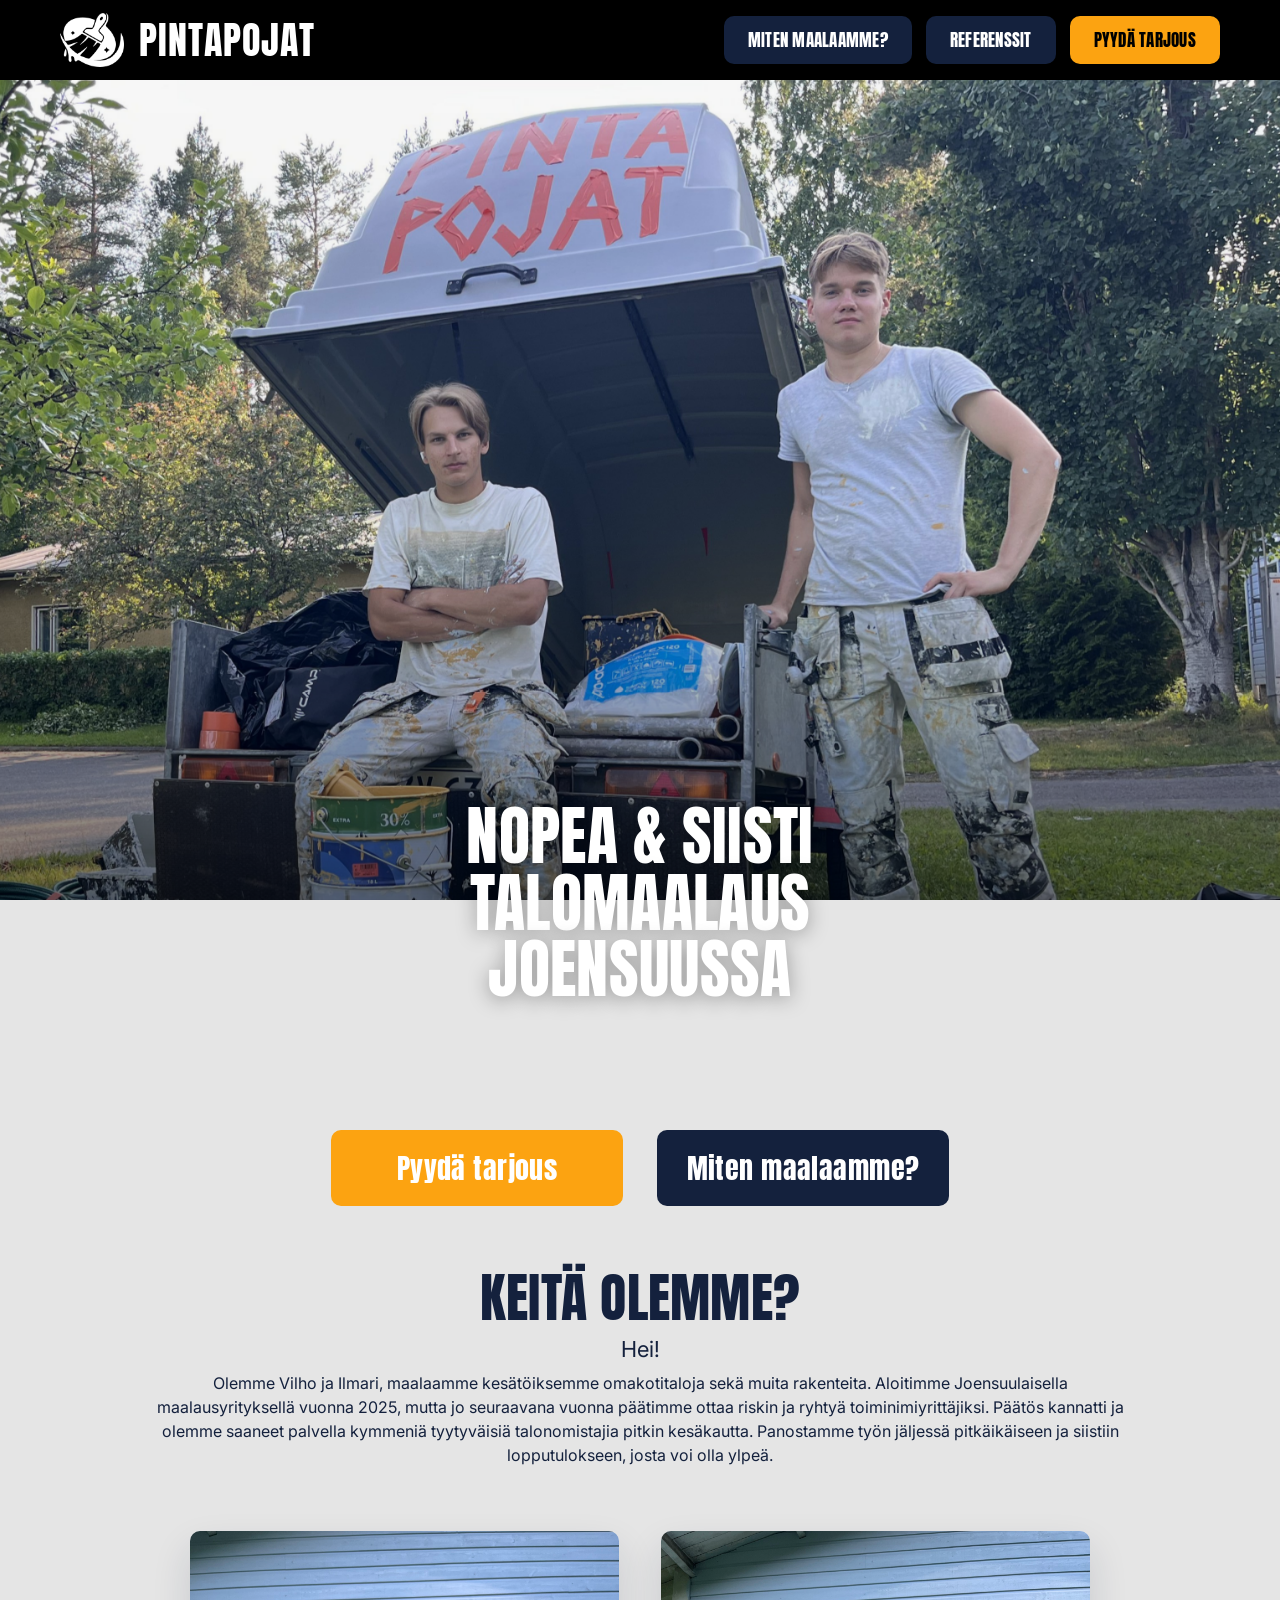
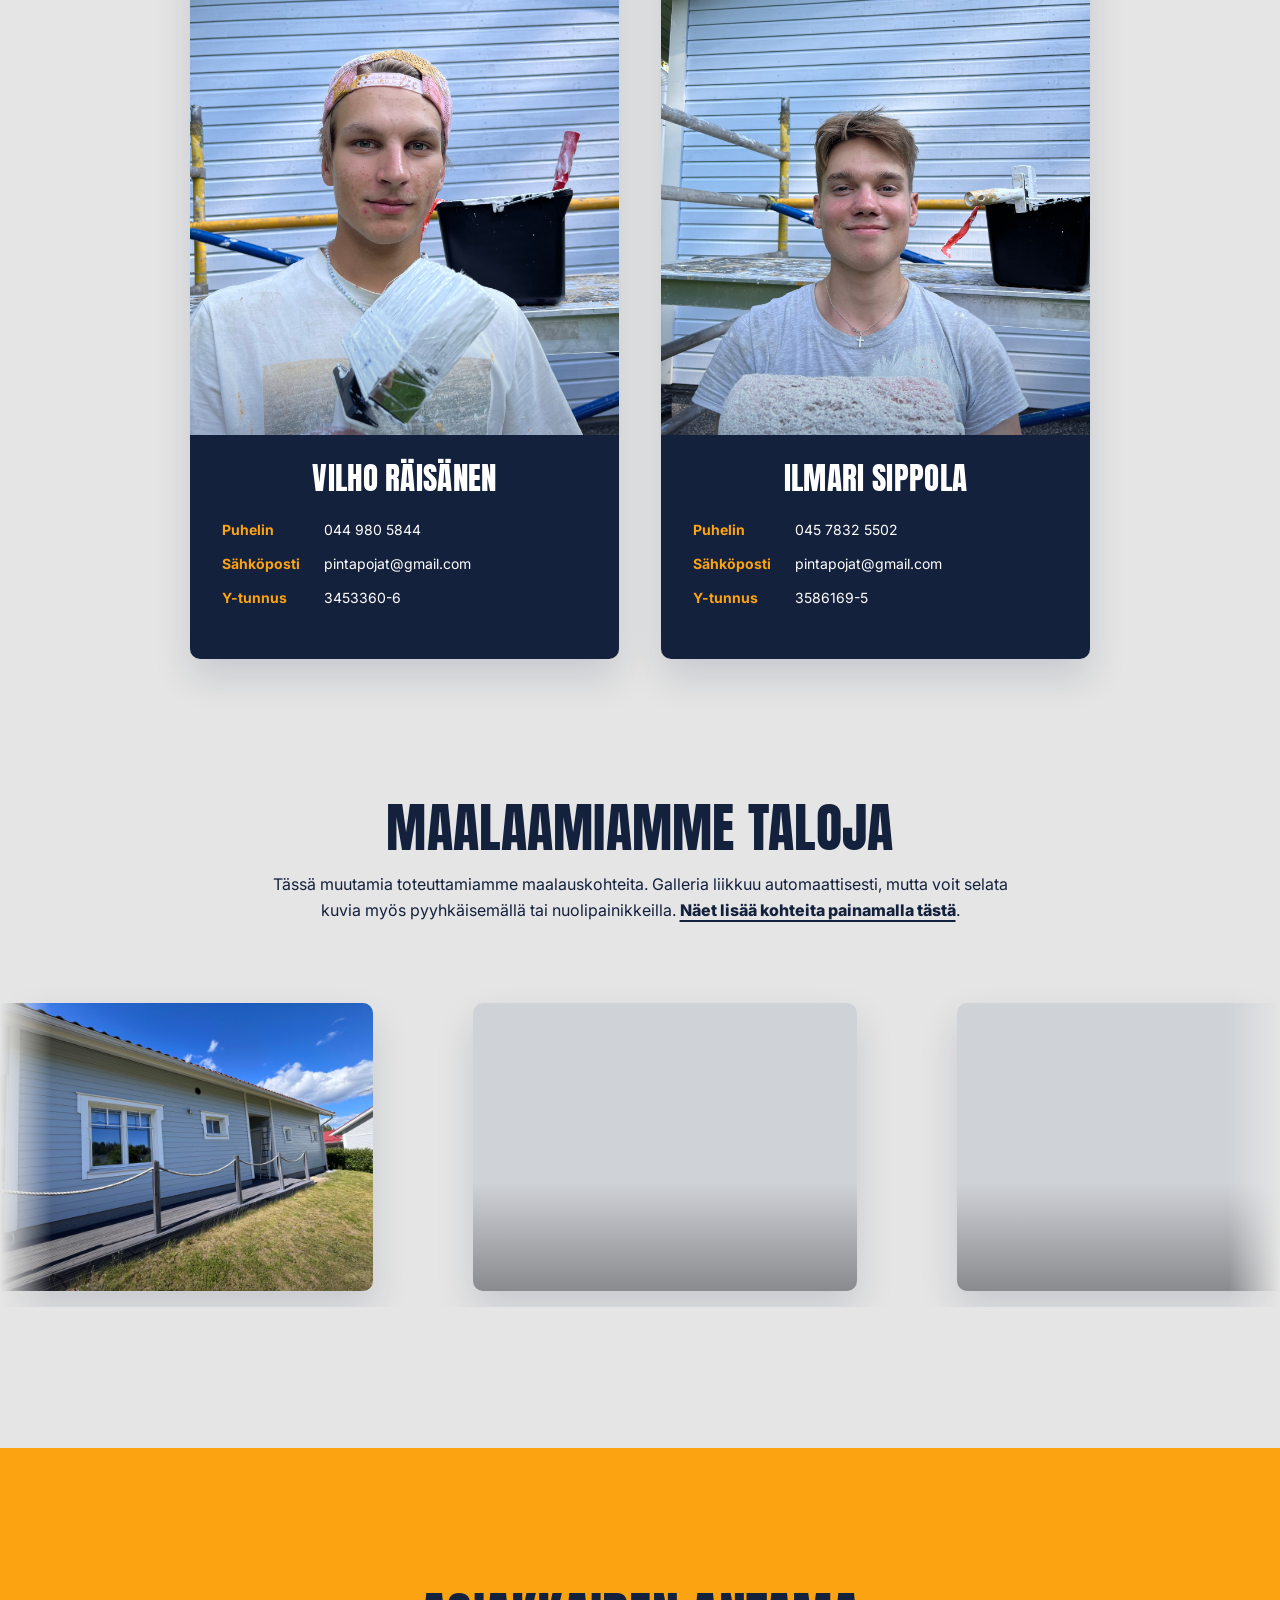
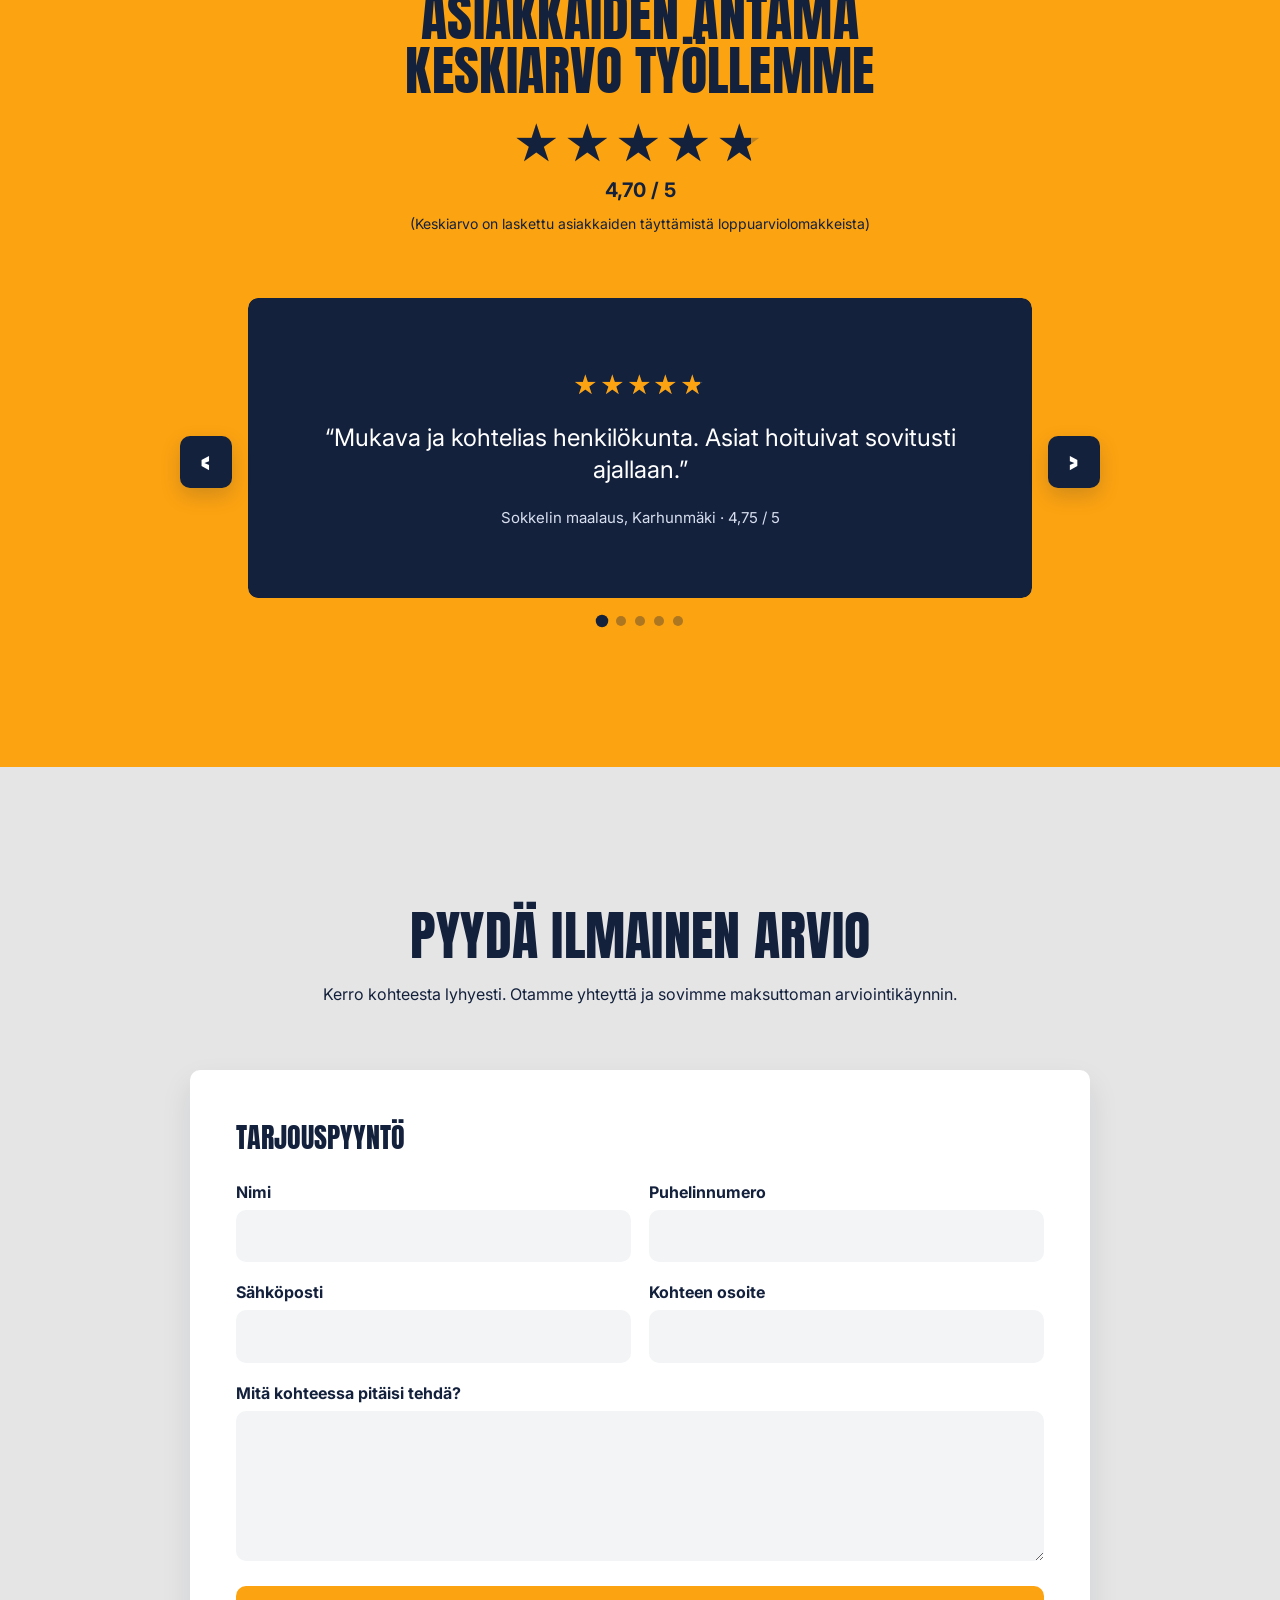
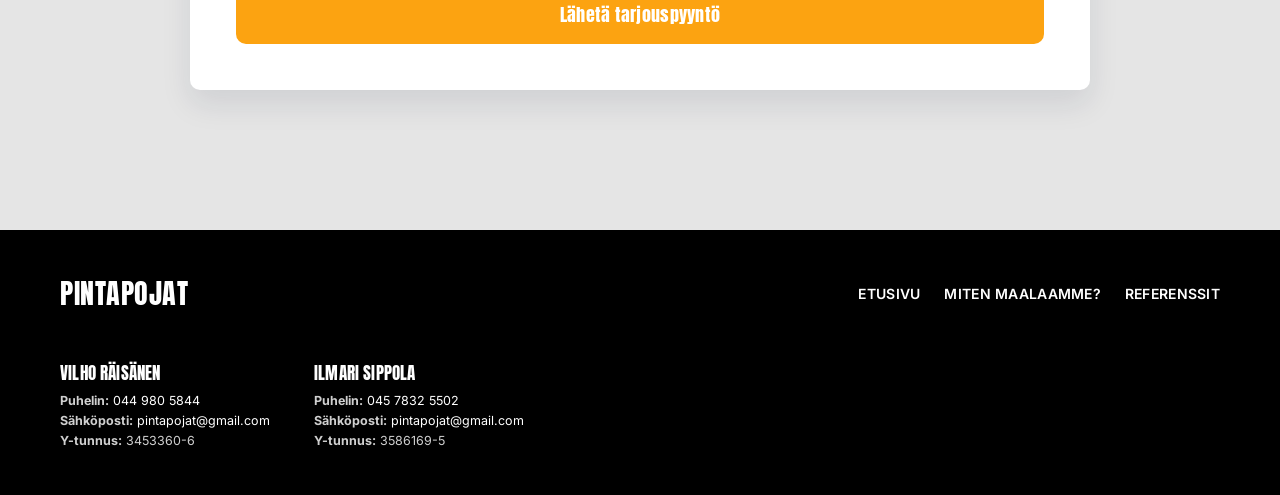
==== index.html @ 686ca5c6 "Update index.html" ====
<!doctype html>
<html lang="fi">
<head>
  <meta charset="utf-8">
  <meta name="viewport" content="width=device-width, initial-scale=1">
  <meta name="theme-color" content="#000000">
  <title>PintaPojat | Talomaalaus Joensuussa</title>
  <meta name="description" content="PintaPojat tekee nopeita, siistejä ja kestäviä talomaalauksia Joensuussa ja lähialueilla. Pyydä ilmainen arviointikäynti.">
  <link rel="preconnect" href="https://fonts.googleapis.com">
  <link rel="preconnect" href="https://fonts.gstatic.com" crossorigin>
  <link href="https://fonts.googleapis.com/css2?family=Anton&family=Inter:wght@400;500;600;700;800&display=swap" rel="stylesheet">

  <style>
    :root{
      --navy:#14213d;
      --navy-hover:#1d2e52;
      --orange:#fca311;
      --paper:#e5e5e5;
      --black:#000;
      --white:#fff;
      --max:1160px;
      --section-space:clamp(92px,11vw,144px);
      --content-gap:clamp(38px,5vw,64px);
      --radius-ui:10px;
      --image-y:0px;
      --title-y:0px;
      --hero-cover:0%;
      --header-height:80px;
    }

    *{box-sizing:border-box}
    html{scroll-behavior:smooth;overflow-x:hidden}
    body{
      margin:0;
      padding-top:var(--header-height);
      overflow-x:hidden;
      background:var(--paper);
      color:var(--navy);
      font-family:Inter,"Segoe UI",Arial,sans-serif;
      font-size:16px;
      line-height:1.55;
      text-rendering:optimizeLegibility;
      -webkit-font-smoothing:antialiased;
    }
    a{color:inherit;text-decoration:none}
    img{display:block;width:100%;height:auto}
    button,input,textarea{font:inherit}
    button{color:inherit}
    button,.nav-pill,.hero-action,.submit-button{
      font-family:Impact,Anton,Haettenschweiler,"Arial Narrow Bold",sans-serif;
      font-weight:400;
      letter-spacing:.015em;
    }
    .wrap{width:min(var(--max),calc(100% - 40px));margin-inline:auto}
    .impact{font-family:Impact,Anton,Haettenschweiler,"Arial Narrow Bold",sans-serif;font-weight:400}

    .skip-link{
      position:absolute;left:-9999px;top:12px;z-index:1000;
      padding:12px 16px;background:#fff;color:#000;border-radius:var(--radius-ui);
    }
    .skip-link:focus{left:12px}

    /* Musta yläpalkki kutenmallikuvassa */
    .site-header{
      position:fixed;
      inset:0 0 auto 0;
      z-index:10000;
      width:100%;
      background:var(--black);
      color:#fff;
    }
    .header-inner{
      min-height:80px;
      display:flex;
      align-items:center;
      justify-content:space-between;
      gap:28px;
      padding:10px 0;
    }
    .brand{
      display:flex;
      align-items:center;
      gap:15px;
      min-width:max-content;
    }
    .brand-logo{display:block;width:64px;height:54px;flex:none;border:0;overflow:hidden;background:transparent;pointer-events:none}
    .brand-name{
      font-family:Impact,Anton,Haettenschweiler,"Arial Narrow Bold",sans-serif;
      font-size:clamp(27px,3vw,38px);
      line-height:1;
      letter-spacing:.025em;
      white-space:nowrap;
    }
    .main-nav{display:flex;align-items:center;gap:14px}
    .nav-pill{
      display:inline-flex;
      align-items:center;
      justify-content:center;
      min-height:48px;
      padding:9px 24px;
      border-radius:var(--radius-ui);
      background:var(--navy);
      color:#fff;
      font-size:clamp(13px,1.35vw,17px);
      font-weight:400;
      line-height:1;
      white-space:nowrap;
      transition:transform .18s ease,background .18s ease;
    }
    .nav-pill:hover,.nav-pill:focus-visible{background:var(--navy-hover);transform:translateY(-2px);outline:none}
    .nav-pill.offer{background:var(--orange);color:#000}
    .nav-pill.offer:hover,.nav-pill.offer:focus-visible{background:#ffb532}
    .menu-toggle{
      display:none;
      border:0;
      border-radius:var(--radius-ui);
      background:var(--orange);
      color:#000;
      padding:11px 14px;
      font-weight:400;
      cursor:pointer;
    }

    /* Hero: kuva liikkuu hitaammin ja otsikko nopeammin */
    .hero{
      position:relative;
      z-index:10;
      height:clamp(560px,calc(100svh - 80px),840px);
      overflow:visible;
      background:#1c1c1c;
    }
    .hero-clip{position:absolute;inset:0;overflow:hidden}
    .hero-image{
      position:absolute;
      left:0;
      top:-2%;
      width:100%;
      height:110%;
      object-fit:cover;
      object-position:center 22%;
      transform:translate3d(0,var(--image-y),0) scale(1.025);
      will-change:transform;
    }
    .hero-shade{
      position:absolute;
      inset:0;
      background:linear-gradient(to bottom,rgba(0,0,0,.03),rgba(0,0,0,.06) 56%,rgba(0,0,0,.55));
    }
    .hero-grey-cover{
      position:absolute;
      left:0;
      right:0;
      bottom:0;
      z-index:2;
      height:var(--hero-cover);
      background:var(--paper);
      will-change:height;
      pointer-events:none;
    }
    .hero-title{
      position:absolute;
      z-index:5;
      left:50%;
      bottom:clamp(-118px,-8vw,-82px);
      width:min(920px,94vw);
      margin:0;
      color:#fff;
      text-align:center;
      text-transform:uppercase;
      font-family:Impact,Anton,Haettenschweiler,"Arial Narrow Bold",sans-serif;
      font-size:clamp(42px,5.4vw,64px);
      font-weight:400;
      letter-spacing:.005em;
      line-height:1.04;
      text-shadow:0 3px 20px rgba(0,0,0,.34);
      transform:translate3d(-50%,var(--title-y),0);
      will-change:transform;
    }

    .intro{
      position:relative;
      z-index:2;
      padding:clamp(170px,18vw,230px) 0 var(--section-space);
      background:var(--paper);
      text-align:center;
    }
    .hero-actions{
      display:flex;
      align-items:stretch;
      justify-content:center;
      flex-wrap:wrap;
      gap:clamp(18px,3vw,34px);
      margin:0 auto var(--content-gap);
    }
    .hero-action{
      display:inline-flex;
      align-items:center;
      justify-content:center;
      width:min(292px,100%);
      min-height:76px;
      padding:15px 26px;
      border-radius:var(--radius-ui);
      color:#fff;
      font-size:clamp(20px,2.2vw,28px);
      font-weight:400;
      line-height:1.1;
      transition:transform .18s ease,filter .18s ease;
    }
    .hero-action:hover,.hero-action:focus-visible{transform:translateY(-3px);filter:brightness(1.03);outline:none}
    .hero-action.orange{background:var(--orange)}
    .hero-action.navy{background:var(--navy)}

    .about-title{
      margin:0;
      color:var(--navy);
      text-transform:uppercase;
      font-size:clamp(36px,4.6vw,54px);
      line-height:1;
      letter-spacing:.005em;
    }
    .hello{margin:8px 0 0;font-size:clamp(18px,1.8vw,22px)}
    .about-text{
      width:min(980px,100%);
      margin:5px auto 0;
      font-size:clamp(16px,1.2vw,18px);
      line-height:1.5;
      text-align:center;
    }

    /* Selkeät henkilökortit samalla maltillisella pyöristyksellä kuin painikkeissa */
    .people-grid{
      width:min(900px,100%);
      margin:var(--content-gap) auto 0;
      display:grid;
      grid-template-columns:repeat(2,minmax(0,1fr));
      gap:clamp(24px,4vw,42px);
      align-items:start;
    }
    .person-card{
      min-width:0;
      overflow:hidden;
      border-radius:var(--radius-ui);
      background:#fff;
      box-shadow:0 18px 38px rgba(20,33,61,.14);
    }
    .person-photo{
      position:relative;
      aspect-ratio:4/4.7;
      overflow:hidden;
      background:#d8dadd;
    }
    .person-photo::after{
      content:"";
      position:absolute;
      inset:auto 0 0;
      height:28%;
      background:linear-gradient(to top,rgba(20,33,61,.28),transparent);
      pointer-events:none;
    }
    .person-photo img{
      width:100%;
      height:100%;
      object-fit:cover;
      object-position:center 14%;
    }
    .person-content{
      min-height:224px;
      padding:28px clamp(22px,3vw,32px) 32px;
      background:var(--navy);
      color:#fff;
      text-align:left;
    }
    .person-name{
      margin:0;
      text-align:center;
      text-transform:uppercase;
      font-family:Impact,Anton,Haettenschweiler,"Arial Narrow Bold",sans-serif;
      font-size:clamp(25px,2.4vw,32px);
      font-weight:400;
      line-height:1;
      letter-spacing:.01em;
    }
    .person-details{
      display:grid;
      gap:14px;
      margin:26px 0 0;
      padding:0;
      list-style:none;
    }
    .person-detail{
      display:grid;
      grid-template-columns:90px minmax(0,1fr);
      gap:12px;
      align-items:start;
      font-size:14px;
      line-height:1.45;
    }
    .person-detail strong{color:var(--orange)}
    .person-detail a{overflow-wrap:anywhere}
    .person-detail a:hover,.person-detail a:focus-visible{color:var(--orange);outline:none}

    /* Automaattisesti liikkuva ja käsin ohjattava kohdegalleria */
    .projects-showcase{
      padding:0 0 var(--section-space);
      overflow:hidden;
      background:var(--paper);
      scroll-margin-top:20px;
    }
    .projects-heading{
      width:min(var(--max),calc(100% - 40px));
      margin:0 auto var(--content-gap);
      text-align:center;
    }
    .projects-heading .section-title{margin-bottom:18px}
    .projects-heading p{
      width:min(760px,100%);
      margin:0 auto;
      font-size:clamp(16px,1.1vw,18px);
      line-height:1.6;
    }
    .projects-heading a{
      font-weight:800;
      text-decoration:underline;
      text-decoration-thickness:2px;
      text-underline-offset:4px;
    }
    .projects-heading a:hover,.projects-heading a:focus-visible{color:#000;outline:none}
    .projects-shell{
      position:relative;
      width:100%;
    }
    .projects-marquee{
      width:100%;
      overflow-x:auto;
      overflow-y:hidden;
      scrollbar-width:none;
      cursor:grab;
      user-select:none;
      touch-action:pan-y;
      overscroll-behavior-inline:contain;
      -webkit-mask-image:linear-gradient(to right,transparent 0,#000 4%,#000 96%,transparent 100%);
      mask-image:linear-gradient(to right,transparent 0,#000 4%,#000 96%,transparent 100%);
    }
    .projects-marquee::-webkit-scrollbar{display:none}
    .projects-marquee.dragging{cursor:grabbing}
    .projects-marquee:focus-visible{
      outline:3px solid rgba(20,33,61,.45);
      outline-offset:4px;
    }
    .projects-track{
      display:flex;
      width:max-content;
    }
    .projects-group{
      display:flex;
      flex:none;
      gap:20px;
      padding-right:20px;
    }
    .project-card{
      position:relative;
      flex:none;
      width:clamp(280px,30vw,420px);
      aspect-ratio:4/3;
      overflow:hidden;
      border-radius:var(--radius-ui);
      background:#cfd2d7;
      box-shadow:0 18px 38px rgba(20,33,61,.14);
    }
    .project-card img{
      width:100%;
      height:100%;
      object-fit:cover;
      pointer-events:none;
      -webkit-user-drag:none;
      transition:transform .5s ease;
    }
    .project-card:hover img{transform:scale(1.035)}
    .project-card::after{
      content:"";
      position:absolute;
      inset:auto 0 0;
      height:38%;
      background:linear-gradient(to top,rgba(0,0,0,.34),transparent);
      pointer-events:none;
    }

    .section{
      padding:var(--section-space) 0;
      background:var(--paper);
      scroll-margin-top:20px;
    }
    .section-title{
      margin:0;
      color:var(--navy);
      text-align:center;
      text-transform:uppercase;
      font-family:Impact,Anton,Haettenschweiler,"Arial Narrow Bold",sans-serif;
      font-size:clamp(36px,4.6vw,54px);
      font-weight:400;
      line-height:1;
      letter-spacing:.005em;
      text-wrap:balance;
      max-width:980px;
      margin-inline:auto;
    }
    .section-lead{
      width:min(760px,100%);
      margin:20px auto var(--content-gap);
      text-align:center;
      color:var(--navy);
      font-size:clamp(16px,1.1vw,18px);
    }

    /* Asiakaspalautteet: viisi vaakasuunnassa selattavaa korttia */
    #palaute{background:var(--orange)}
    #palaute .section-title{max-width:900px}
    .rating{display:grid;justify-items:center;gap:8px;margin:24px 0 var(--content-gap);text-align:center}
    .stars{font-size:clamp(32px,3.6vw,46px);line-height:1;letter-spacing:.08em}
    .star-rating{
      --rating-width:100%;
      --empty-color:rgba(20,33,61,.25);
      --fill-color:var(--navy);
      position:relative;
      display:inline-block;
      width:max-content;
      color:var(--empty-color);
      white-space:nowrap;
    }
    .star-rating::before{content:"★★★★★"}
    .star-rating::after{
      content:"★★★★★";
      position:absolute;
      inset:0 auto 0 0;
      width:var(--rating-width);
      overflow:hidden;
      color:var(--fill-color);
      white-space:nowrap;
    }
    .rating strong{font-size:20px}
    .rating small{
      width:min(760px,100%);
      font-size:14px;
      line-height:1.45;
      color:var(--navy);
    }

    .feedback-shell{position:relative;width:min(920px,100%);margin-inline:auto;padding:0 68px}
    .feedback-viewport{
      overflow-x:auto;
      overscroll-behavior-inline:contain;
      scroll-snap-type:x mandatory;
      scroll-behavior:smooth;
      scrollbar-width:none;
      border-radius:var(--radius-ui);
      outline:none;
    }
    .feedback-viewport::-webkit-scrollbar{display:none}
    .feedback-viewport:focus-visible{outline:3px solid rgba(20,33,61,.48);outline-offset:5px}
    .feedback-track{display:flex;gap:18px}
    .feedback-card{
      flex:0 0 100%;
      min-height:300px;
      scroll-snap-align:start;
      display:flex;
      flex-direction:column;
      align-items:center;
      justify-content:center;
      padding:48px clamp(26px,6vw,70px);
      border-radius:var(--radius-ui);
      background:var(--navy);
      color:#fff;
      text-align:center;
    }
    .feedback-card .mini-stars{
      --empty-color:rgba(255,255,255,.22);
      --fill-color:var(--orange);
      font-size:24px;
      letter-spacing:.07em;
    }
    .feedback-card blockquote{
      max-width:720px;
      margin:18px 0 20px;
      font-size:clamp(18px,2vw,24px);
      line-height:1.33;
    }
    .feedback-card cite{font-style:normal;color:#d7dfef;font-size:15px}
    .carousel-arrow{
      position:absolute;
      top:50%;
      z-index:3;
      width:52px;
      height:52px;
      border:0;
      border-radius:var(--radius-ui);
      display:grid;
      place-items:center;
      transform:translateY(-50%);
      background:var(--navy);
      color:#fff;
      font-size:30px;
      line-height:1;
      cursor:pointer;
      box-shadow:0 8px 20px rgba(20,33,61,.18);
      transition:transform .18s ease,background .18s ease,opacity .18s ease;
    }
    .carousel-arrow:hover,.carousel-arrow:focus-visible{background:var(--navy-hover);transform:translateY(-50%) scale(1.06);outline:none}
    .carousel-arrow:disabled{opacity:.32;cursor:not-allowed;transform:translateY(-50%)}
    .carousel-arrow.prev{left:0}
    .carousel-arrow.next{right:0}
    .carousel-dots{display:flex;justify-content:center;gap:9px;margin-top:18px}
    .carousel-dot{width:10px;height:10px;padding:0;border:0;border-radius:50%;background:rgba(20,33,61,.34);cursor:pointer}
    .carousel-dot[aria-current="true"]{background:var(--navy);transform:scale(1.25)}

    /* Tarjouslomake */
    .offer-card{
      width:min(900px,100%);
      margin:0 auto;
      padding:clamp(30px,4vw,46px);
      border-radius:var(--radius-ui);
      background:#fff;
      box-shadow:0 14px 30px rgba(20,33,61,.1);
    }
    .offer-card h3{
      margin:0 0 20px;
      text-transform:uppercase;
      font-family:Impact,Anton,Haettenschweiler,"Arial Narrow Bold",sans-serif;
      font-size:28px;
      font-weight:400;
    }
    form{display:grid;gap:18px}
    .form-row{display:grid;grid-template-columns:1fr 1fr;gap:18px}
    label{display:block;margin-bottom:5px;font-weight:700}
    input,textarea{
      width:100%;
      border:0;
      border-radius:var(--radius-ui);
      padding:14px;
      background:#f3f4f6;
      color:var(--navy);
      font-size:16px;
    }
    textarea{min-height:150px;resize:vertical}
    input:focus,textarea:focus{outline:3px solid rgba(252,163,17,.32)}
    .submit-button{
      min-height:58px;
      border:0;
      border-radius:var(--radius-ui);
      background:var(--orange);
      color:#fff;
      font-size:18px;
      font-weight:400;
      cursor:pointer;
      transition:transform .18s ease,filter .18s ease;
    }
    .submit-button:hover,.submit-button:focus-visible{transform:translateY(-2px);filter:brightness(1.02);outline:none}

    footer{padding:42px 0;background:#000;color:#fff}
    .footer-inner{display:grid;gap:24px}
    .footer-top{display:flex;align-items:center;justify-content:space-between;gap:24px;flex-wrap:wrap}
    .footer-brand{font-family:Impact,Anton,Haettenschweiler,"Arial Narrow Bold",sans-serif;font-size:28px;letter-spacing:.02em}
    .footer-page-links{display:flex;gap:24px;flex-wrap:wrap;align-items:center}
    .footer-page-link{
      color:#fff;
      font-size:14px;
      font-weight:600;
      letter-spacing:.02em;
      text-decoration:none;
      transition:color .18s ease,opacity .18s ease;
    }
    .footer-page-link:hover,.footer-page-link:focus-visible{color:var(--orange);outline:none}
    .footer-contacts{
      display:flex;
      align-items:flex-start;
      gap:34px;
      flex-wrap:wrap;
      padding-top:20px;
    }
    .footer-contact{min-width:220px}
    .footer-contact h3{
      margin:0 0 6px;color:#fff;text-transform:uppercase;
      font-family:Impact,Anton,Haettenschweiler,"Arial Narrow Bold",sans-serif;
      font-size:17px;font-weight:400;letter-spacing:.01em;
    }
    .footer-contact p{margin:2px 0;color:#cfcfcf;font-size:12.5px;line-height:1.45}
    .footer-contact a{color:#fff}
    .footer-contact a:hover,.footer-contact a:focus-visible{color:var(--orange);outline:none}

    @media(max-width:880px){
      :root{--header-height:72px}
      .header-inner{min-height:72px}
      .brand-logo{width:54px;height:46px}
      .main-nav{
        position:absolute;
        top:var(--header-height);
        left:16px;
        right:16px;
        display:none;
        flex-direction:column;
        padding:14px;
        border-radius:var(--radius-ui);
        background:#080808;
      }
      .main-nav.open{display:flex}
      .nav-pill{width:100%;min-height:48px}
      .menu-toggle{display:block}
    }

    @media(max-width:650px){
      .wrap{width:min(var(--max),calc(100% - 26px))}
      .brand-name{font-size:25px}
      .hero{height:clamp(520px,78svh,660px)}
      .hero-image{object-position:center 45%}
      .hero-title{bottom:-82px;font-size:36px;line-height:1.05}
      .intro{padding-top:144px;padding-bottom:var(--section-space)}
      .hero-actions{gap:13px;margin-bottom:var(--content-gap)}
      .hero-action{width:100%;min-height:62px;font-size:22px}
      .about-title,.section-title{font-size:36px}
      .about-text{font-size:16px;line-height:1.65}
      .people-grid{grid-template-columns:1fr;width:min(410px,100%)}
      .person-card{border-radius:var(--radius-ui)}
      .person-content{min-height:0}
      .person-detail{grid-template-columns:82px minmax(0,1fr);font-size:14px}
      .projects-heading{width:min(var(--max),calc(100% - 26px));margin-bottom:34px}
      .projects-heading p{font-size:16px}
      .projects-group{gap:14px;padding-right:14px}
      .project-card{width:78vw;max-width:340px}
      .feedback-shell{padding:0 0 72px}
      .carousel-arrow{top:auto;bottom:0;transform:none}
      .carousel-arrow:hover,.carousel-arrow:focus-visible{transform:scale(1.06)}
      .carousel-arrow:disabled{transform:none}
      .carousel-arrow.prev{left:calc(50% - 62px)}
      .carousel-arrow.next{right:calc(50% - 62px)}
      .feedback-card{min-height:335px;padding:38px 24px}
      .form-row{grid-template-columns:1fr}
      .offer-card{padding:22px 17px}
      footer{padding:34px 0}
      .footer-top{align-items:flex-start}
      .footer-page-links{width:100%;gap:14px 20px}
      .footer-contacts{display:grid;grid-template-columns:1fr;gap:16px;padding-top:16px}
      .footer-contact{min-width:0}
    }

    @media(prefers-reduced-motion:reduce){
      html{scroll-behavior:auto}
      .hero-image,.hero-title{transform:none!important}
      .hero-grey-cover{display:none}
      .projects-marquee{mask-image:none;-webkit-mask-image:none}
      .feedback-viewport{scroll-behavior:auto}
      *,*::before,*::after{animation-duration:.01ms!important;animation-iteration-count:1!important;transition-duration:.01ms!important}
    }
  </style>
</head>
<body>
  <a class="skip-link" href="#sisalto">Siirry sisältöön</a>

  <header class="site-header">
    <div class="wrap header-inner">
      <a class="brand" href="#alku" aria-label="PintaPojat etusivu">
        <img
          class="brand-logo"
          src="assets/LogoValkoinen.png"
          alt="PintaPojat-logo"
          width="64"
          height="54">
        <span class="brand-name">PINTAPOJAT</span>
      </a>

      <button class="menu-toggle" id="menuToggle" type="button" aria-expanded="false" aria-controls="mainNav">Valikko</button>

      <nav class="main-nav" id="mainNav" aria-label="Päävalikko">
        <a class="nav-pill" href="maalaustavat.html">MITEN MAALAAMME?</a>
        <a class="nav-pill" href="kohteet.html">REFERENSSIT</a>
        <a class="nav-pill offer" href="#tarjous">PYYDÄ TARJOUS</a>
      </nav>
    </div>
  </header>

  <main id="sisalto">
    <section class="hero" id="alku" aria-label="PintaPoikien pääkuva">
      <div class="hero-clip">
        <img class="hero-image" src="assets/Pintapojat_tiimikuva1.jpg" alt="PintaPojat maalaustyön yhteydessä">
        <div class="hero-shade" aria-hidden="true"></div>
        <div class="hero-grey-cover" aria-hidden="true"></div>
      </div>
      <h1 class="hero-title">Nopea &amp; siisti<br>talomaalaus<br>Joensuussa</h1>
    </section>

    <section class="intro" id="meista">
      <div class="wrap">
        <div class="hero-actions">
          <a class="hero-action orange" href="#tarjous">Pyydä tarjous</a>
          <a class="hero-action navy" href="maalaustavat.html">Miten maalaamme?</a>
        </div>

        <h2 class="about-title impact">Keitä olemme?</h2>
        <p class="hello">Hei!</p>
        <p class="about-text">
          Olemme Vilho ja Ilmari, maalaamme kesätöiksemme omakotitaloja sekä muita rakenteita.
          Aloitimme Joensuulaisella maalausyrityksellä vuonna 2025, mutta jo seuraavana vuonna päätimme ottaa riskin ja
          ryhtyä toiminimiyrittäjiksi. Päätös kannatti ja olemme saaneet palvella kymmeniä tyytyväisiä talonomistajia
          pitkin kesäkautta. Panostamme työn jäljessä pitkäikäiseen ja siistiin lopputulokseen, josta voi olla ylpeä.
        </p>

        <div class="people-grid" aria-label="Vilho ja Ilmari PintaPojista">
          <article class="person-card">
            <div class="person-photo">
              <img src="assets/Vilho_omakuva.jpg" alt="Vilho Räisänen">
            </div>
            <div class="person-content">
              <h3 class="person-name">Vilho Räisänen</h3>
              <ul class="person-details">
                <li class="person-detail"><strong>Puhelin</strong><a href="tel:+358449805844">044 980 5844</a></li>
                <li class="person-detail"><strong>Sähköposti</strong><a href="mailto:pintapojat@gmail.com">pintapojat@gmail.com</a></li>
                <li class="person-detail"><strong>Y-tunnus</strong><span>3453360-6</span></li>
              </ul>
            </div>
          </article>

          <article class="person-card">
            <div class="person-photo">
              <img src="assets/Ilmari_omakuva.jpg" alt="Ilmari Sippola">
            </div>
            <div class="person-content">
              <h3 class="person-name">Ilmari Sippola</h3>
              <ul class="person-details">
                <li class="person-detail"><strong>Puhelin</strong><a href="tel:+3584578325502">045 7832 5502</a></li>
                <li class="person-detail"><strong>Sähköposti</strong><a href="mailto:pintapojat@gmail.com">pintapojat@gmail.com</a></li>
                <li class="person-detail"><strong>Y-tunnus</strong><span>3586169-5</span></li>
              </ul>
            </div>
          </article>
        </div>
      </div>
    </section>

    <section class="projects-showcase" id="kohteet" aria-labelledby="kohteet-otsikko">
      <div class="projects-heading">
        <h2 class="section-title" id="kohteet-otsikko">Maalaamiamme taloja</h2>
        <p>Tässä muutamia toteuttamiamme maalauskohteita. Galleria liikkuu automaattisesti, mutta voit selata kuvia myös pyyhkäisemällä tai nuolipainikkeilla. <a href="kohteet.html">Näet lisää kohteita painamalla tästä</a>.</p>
      </div>

      <div class="projects-shell">
        <div class="projects-marquee" id="projectsMarquee" tabindex="0" aria-label="Kuvagalleria maalaamistamme taloista. Pyyhkäise tai käytä näppäimistön nuolinäppäimiä.">
          <div class="projects-track" id="projectsTrack">
          <div class="projects-group">
            <figure class="project-card"><img src="assets/Talo_01.jpg" alt="PintaPoikien maalaama talo" loading="lazy" decoding="async"></figure>
            <figure class="project-card"><img src="assets/Talo_02.jpg" alt="PintaPoikien maalaama talon julkisivu" loading="lazy" decoding="async"></figure>
            <figure class="project-card"><img src="assets/Talo_03.jpg" alt="Valmis talomaalauskohde Joensuun seudulla" loading="lazy" decoding="async"></figure>
            <figure class="project-card"><img src="assets/Talo_04.jpg" alt="Huolellisesti maalattu omakotitalo" loading="lazy" decoding="async"></figure>
            <figure class="project-card"><img src="assets/Talo_05.jpg" alt="PintaPoikien viimeistelemä ulkomaalauskohde" loading="lazy" decoding="async"></figure>
            <figure class="project-card"><img src="assets/Talo_06.jpg" alt="Maalattu talo valmiina" loading="lazy" decoding="async"></figure>
            <figure class="project-card"><img src="assets/Talo_07.jpg" alt="Talon uusi maalipinta" loading="lazy" decoding="async"></figure>
            <figure class="project-card"><img src="assets/Talo_08.jpg" alt="Valmis julkisivumaalaus" loading="lazy" decoding="async"></figure>
          </div>

          <div class="projects-group" aria-hidden="true">
            <figure class="project-card"><img src="assets/Talo_01.jpg" alt="" loading="lazy" decoding="async"></figure>
            <figure class="project-card"><img src="assets/Talo_02.jpg" alt="" loading="lazy" decoding="async"></figure>
            <figure class="project-card"><img src="assets/Talo_03.jpg" alt="" loading="lazy" decoding="async"></figure>
            <figure class="project-card"><img src="assets/Talo_04.jpg" alt="" loading="lazy" decoding="async"></figure>
            <figure class="project-card"><img src="assets/Talo_05.jpg" alt="" loading="lazy" decoding="async"></figure>
            <figure class="project-card"><img src="assets/Talo_06.jpg" alt="" loading="lazy" decoding="async"></figure>
            <figure class="project-card"><img src="assets/Talo_07.jpg" alt="" loading="lazy" decoding="async"></figure>
            <figure class="project-card"><img src="assets/Talo_08.jpg" alt="" loading="lazy" decoding="async"></figure>
          </div>
        </div>

      </div>
    </section>

    <section class="section" id="palaute">
      <div class="wrap">
        <h2 class="section-title">Asiakkaiden antama keskiarvo työllemme</h2>
        <div class="rating" aria-label="Asiakkaiden antama keskiarvo 4,70 tähteä viidestä">
          <div class="stars star-rating" style="--rating-width:94%" aria-hidden="true"></div>
          <strong>4,70 / 5</strong>
          <small>(Keskiarvo on laskettu asiakkaiden täyttämistä loppuarviolomakkeista)</small>
        </div>

        <div class="feedback-shell">
          <button class="carousel-arrow prev" id="feedbackPrev" type="button" aria-label="Edellinen palaute">‹</button>

          <div class="feedback-viewport" id="feedbackViewport" tabindex="0" aria-label="Asiakaspalautteet. Selaa vasemmalla ja oikealla nuolinäppäimellä.">
            <div class="feedback-track">
              <article class="feedback-card">
                <div class="mini-stars star-rating" style="--rating-width:95%" role="img" aria-label="4,75 tähteä viidestä"></div>
                <blockquote>“Mukava ja kohtelias henkilökunta. Asiat hoituivat sovitusti ajallaan.”</blockquote>
                <cite>Sokkelin maalaus, Karhunmäki · 4,75 / 5</cite>
              </article>

              <article class="feedback-card">
                <div class="mini-stars star-rating" style="--rating-width:90%" role="img" aria-label="4,5 tähteä viidestä"></div>
                <blockquote>“Ystävällinen palvelu ja hyvä yhteydenpito. Siisti työn jälki.”</blockquote>
                <cite>Paritalon maalaus, Lehmo · 4,5 / 5</cite>
              </article>

              <article class="feedback-card">
                <div class="mini-stars star-rating" style="--rating-width:95%" role="img" aria-label="4,75 tähteä viidestä"></div>
                <blockquote>“Kiitos, hyvin sujui kaikki, voin suositella myös muille. Mukava tukea nuoria yrittäjiä.”</blockquote>
                <cite>Omakotitalon maalaus, Karhunmäki · 4,75 / 5</cite>
              </article>

              <article class="feedback-card">
                <div class="mini-stars star-rating" style="--rating-width:97.5%" role="img" aria-label="4,875 tähteä viidestä"></div>
                <blockquote>“Hyvin hoidettu OKT:n maalausurakka.”</blockquote>
                <cite>Omakotitalon maalaus, Reijola · 4,875 / 5</cite>
              </article>

              <article class="feedback-card">
                <div class="mini-stars star-rating" style="--rating-width:100%" role="img" aria-label="5 tähteä viidestä"></div>
                <blockquote>“Palvelu huolehtivaa ja kohteliasta. Kiitos hyvästä työstä!”</blockquote>
                <cite>Piharakennuksen maalaus, Karhunmäki · 5 / 5</cite>
              </article>
            </div>
          </div>

          <button class="carousel-arrow next" id="feedbackNext" type="button" aria-label="Seuraava palaute">›</button>
          <div class="carousel-dots" id="feedbackDots" aria-label="Valitse palaute"></div>
        </div>
      </div>
    </section>

    <section class="section" id="tarjous">
      <div class="wrap">
        <h2 class="section-title">Pyydä ilmainen arvio</h2>
        <p class="section-lead">Kerro kohteesta lyhyesti. Otamme yhteyttä ja sovimme maksuttoman arviointikäynnin.</p>

        <div class="offer-card">
          <h3>Tarjouspyyntö</h3>
          <form action="https://formspree.io/f/xeerkbjz" method="POST">
            <input type="hidden" name="_subject" value="Uusi tarjouspyyntö - PintaPojat">
            <div class="form-row">
              <div>
                <label for="nimi">Nimi</label>
                <input id="nimi" name="Nimi" type="text" autocomplete="name" required>
              </div>
              <div>
                <label for="puhelin">Puhelinnumero</label>
                <input id="puhelin" name="Puhelinnumero" type="tel" autocomplete="tel" required>
              </div>
            </div>
            <div class="form-row">
              <div>
                <label for="sahkoposti">Sähköposti</label>
                <input id="sahkoposti" name="Sähköposti" type="email" autocomplete="email" required>
              </div>
              <div>
                <label for="osoite">Kohteen osoite</label>
                <input id="osoite" name="Osoite" type="text" autocomplete="street-address">
              </div>
            </div>
            <div>
              <label for="kuvaus">Mitä kohteessa pitäisi tehdä?</label>
              <textarea id="kuvaus" name="Työn kuvaus" required></textarea>
            </div>
            <button class="submit-button" type="submit">Lähetä tarjouspyyntö</button>
          </form>
        </div>
      </div>
    </section>
  </main>

  <footer>
    <div class="wrap footer-inner">
      <div class="footer-top">
        <div class="footer-brand">PINTAPOJAT</div>
        <nav class="footer-page-links" aria-label="Alatunnisteen sivulinkit">
          <a class="footer-page-link" href="index.html">ETUSIVU</a>
          <a class="footer-page-link" href="maalaustavat.html">MITEN MAALAAMME?</a>
          <a class="footer-page-link" href="kohteet.html">REFERENSSIT</a>
        </nav>
      </div>

      <div class="footer-contacts" aria-label="PintaPoikien yhteystiedot">
        <section class="footer-contact">
          <h3>Vilho Räisänen</h3>
          <p><strong>Puhelin:</strong> <a href="tel:+358449805844">044 980 5844</a></p>
          <p><strong>Sähköposti:</strong> <a href="mailto:pintapojat@gmail.com">pintapojat@gmail.com</a></p>
          <p><strong>Y-tunnus:</strong> 3453360-6</p>
        </section>

        <section class="footer-contact">
          <h3>Ilmari Sippola</h3>
          <p><strong>Puhelin:</strong> <a href="tel:+3584578325502">045 7832 5502</a></p>
          <p><strong>Sähköposti:</strong> <a href="mailto:pintapojat@gmail.com">pintapojat@gmail.com</a></p>
          <p><strong>Y-tunnus:</strong> 3586169-5</p>
        </section>
      </div>
    </div>
  </footer>

  <script>
    const menuToggle = document.getElementById('menuToggle');
    const mainNav = document.getElementById('mainNav');

    menuToggle.addEventListener('click', () => {
      const isOpen = mainNav.classList.toggle('open');
      menuToggle.setAttribute('aria-expanded', String(isOpen));
    });

    mainNav.querySelectorAll('a').forEach((link) => {
      link.addEventListener('click', () => {
        mainNav.classList.remove('open');
        menuToggle.setAttribute('aria-expanded', 'false');
      });
    });

    /* Parallax: kuva liikkuu rauhallisesti, harmaa pinta peittää sen ja otsikko pysähtyy ennen nappeja. */
    const hero = document.querySelector('.hero');
    const heroTitle = document.querySelector('.hero-title');
    const heroActions = document.querySelector('.hero-actions');
    const reduceMotion = window.matchMedia('(prefers-reduced-motion: reduce)');
    let heroFramePending = false;

    function getMaximumTitleTravel() {
      const titleNaturalBottom = hero.offsetTop + heroTitle.offsetTop + heroTitle.offsetHeight;
      const actionsTop = heroActions.getBoundingClientRect().top + window.scrollY;
      const safetyGap = window.innerWidth <= 650 ? 24 : 34;
      return Math.max(0, actionsTop - safetyGap - titleNaturalBottom);
    }

    function updateParallax() {
      if (reduceMotion.matches) {
        document.documentElement.style.setProperty('--image-y', '0px');
        document.documentElement.style.setProperty('--title-y', '0px');
        document.documentElement.style.setProperty('--hero-cover', '0%');
        heroFramePending = false;
        return;
      }

      const rect = hero.getBoundingClientRect();
      const scrolled = Math.max(0, -rect.top);
      const coverStart = rect.height * 0.08;
      const coverDistance = Math.max(1, rect.height * 0.78);
      const coverProgress = Math.min(1, Math.max(0, (scrolled - coverStart) / coverDistance));
      const titleTravel = Math.min(scrolled * 0.30, getMaximumTitleTravel());

      document.documentElement.style.setProperty('--image-y', `${scrolled * 0.13}px`);
      document.documentElement.style.setProperty('--title-y', `${titleTravel}px`);
      document.documentElement.style.setProperty('--hero-cover', `${coverProgress * 100}%`);
      heroFramePending = false;
    }

    function requestParallaxUpdate() {
      if (!heroFramePending) {
        requestAnimationFrame(updateParallax);
        heroFramePending = true;
      }
    }

    window.addEventListener('scroll', requestParallaxUpdate, { passive: true });
    window.addEventListener('resize', requestParallaxUpdate);
    reduceMotion.addEventListener?.('change', requestParallaxUpdate);
    updateParallax();

    /* Talogalleria: jatkuva automaattinen liike, pyyhkäisy ja näppäimistön nuolinäppäimet. */
    const projectsViewport = document.getElementById('projectsMarquee');
    const projectsTrack = document.getElementById('projectsTrack');

    if (projectsViewport && projectsTrack) {
      const projectGroups = Array.from(projectsTrack.querySelectorAll('.projects-group'));
      const originalProjectsGroup = projectGroups[0];

      /* Radalla pidetään täsmälleen kaksi samanlaista kuvasarjaa jatkuvaa kiertoa varten. */
      projectGroups.slice(1).forEach((group) => group.remove());
      const projectsClone = originalProjectsGroup.cloneNode(true);
      projectsClone.setAttribute('aria-hidden', 'true');
      projectsClone.querySelectorAll('img').forEach((image) => {
        image.alt = '';
      });
      projectsTrack.appendChild(projectsClone);

      let projectsGroupWidth = 0;
      let projectsPosition = 0;
      let projectsDragging = false;
      let projectsPointerId = null;
      let projectsStartX = 0;
      let projectsStartPosition = 0;
      let projectsLastFrame = performance.now();
      let projectsResumeAt = 0;
      let projectsWheelTimer = 0;
      const projectsSpeed = 46; // pikseliä sekunnissa

      function wrapProjectsPosition(value) {
        if (!projectsGroupWidth) return Math.max(0, value);
        return ((value % projectsGroupWidth) + projectsGroupWidth) % projectsGroupWidth;
      }

      function renderProjectsPosition() {
        projectsViewport.scrollLeft = projectsPosition;
      }

      function measureProjects() {
        const measuredWidth = originalProjectsGroup.getBoundingClientRect().width;
        if (!measuredWidth) return;

        projectsGroupWidth = measuredWidth;
        projectsPosition = wrapProjectsPosition(projectsPosition || projectsViewport.scrollLeft);
        renderProjectsPosition();
      }

      function pauseProjects(milliseconds = 900) {
        projectsResumeAt = performance.now() + milliseconds;
      }

      function projectCardStep() {
        const card = originalProjectsGroup.querySelector('.project-card');
        if (!card) return Math.max(280, projectsViewport.clientWidth * 0.8);
        const gap = parseFloat(getComputedStyle(originalProjectsGroup).gap) || 0;
        return card.getBoundingClientRect().width + gap;
      }

      function moveProjects(direction) {
        pauseProjects(1100);
        projectsPosition = wrapProjectsPosition(projectsPosition + direction * projectCardStep());
        projectsViewport.scrollTo({
          left: projectsPosition,
          behavior: reduceMotion.matches ? 'auto' : 'smooth'
        });
      }

      projectsViewport.addEventListener('keydown', (event) => {
        if (event.key === 'ArrowLeft') {
          event.preventDefault();
          moveProjects(-1);
        } else if (event.key === 'ArrowRight') {
          event.preventDefault();
          moveProjects(1);
        }
      });

      projectsViewport.addEventListener('pointerdown', (event) => {
        if (event.pointerType === 'mouse' && event.button !== 0) return;

        projectsDragging = true;
        projectsPointerId = event.pointerId;
        projectsStartX = event.clientX;
        projectsPosition = wrapProjectsPosition(projectsViewport.scrollLeft);
        projectsStartPosition = projectsPosition;
        projectsViewport.classList.add('dragging');
        projectsViewport.setPointerCapture?.(event.pointerId);
        pauseProjects(1400);
      });

      projectsViewport.addEventListener('pointermove', (event) => {
        if (!projectsDragging || event.pointerId !== projectsPointerId) return;

        const distance = event.clientX - projectsStartX;
        projectsPosition = wrapProjectsPosition(projectsStartPosition - distance);
        renderProjectsPosition();
      });

      function finishProjectsDrag(event) {
        if (!projectsDragging) return;
        if (event?.pointerId !== undefined && event.pointerId !== projectsPointerId) return;

        projectsDragging = false;
        projectsViewport.classList.remove('dragging');

        if (projectsPointerId !== null && projectsViewport.hasPointerCapture?.(projectsPointerId)) {
          projectsViewport.releasePointerCapture(projectsPointerId);
        }

        projectsPointerId = null;
        projectsPosition = wrapProjectsPosition(projectsViewport.scrollLeft);
        renderProjectsPosition();
        pauseProjects(900);
      }

      projectsViewport.addEventListener('pointerup', finishProjectsDrag);
      projectsViewport.addEventListener('pointercancel', finishProjectsDrag);
      projectsViewport.addEventListener('lostpointercapture', finishProjectsDrag);

      /* Ohjauslevyn vaakavieritys synkronoidaan sisäiseen sijaintiarvoon. */
      projectsViewport.addEventListener('wheel', (event) => {
        if (Math.abs(event.deltaX) <= Math.abs(event.deltaY)) return;
        pauseProjects(1000);
        window.clearTimeout(projectsWheelTimer);
        projectsWheelTimer = window.setTimeout(() => {
          projectsPosition = wrapProjectsPosition(projectsViewport.scrollLeft);
          renderProjectsPosition();
        }, 60);
      }, { passive: true });

      function animateProjects(now) {
        const elapsedSeconds = Math.min(0.1, Math.max(0, (now - projectsLastFrame) / 1000));
        projectsLastFrame = now;

        if (!projectsDragging && now >= projectsResumeAt && projectsGroupWidth > 0) {
          /* Sisäinen desimaaliluku estää alle yhden pikselin liikkeen pyöristymisen nollaksi. */
          projectsPosition = wrapProjectsPosition(projectsPosition + projectsSpeed * elapsedSeconds);
          renderProjectsPosition();
        }

        window.requestAnimationFrame(animateProjects);
      }

      const projectsResizeObserver = 'ResizeObserver' in window
        ? new ResizeObserver(measureProjects)
        : null;

      projectsResizeObserver?.observe(originalProjectsGroup);
      window.addEventListener('resize', measureProjects);
      window.addEventListener('load', measureProjects, { once: true });

      measureProjects();
      projectsLastFrame = performance.now();
      window.requestAnimationFrame(animateProjects);
    }

    /* Palautekaruselli: painikkeet, pyyhkäisy, vieritys ja nuolinäppäimet. */
    const viewport = document.getElementById('feedbackViewport');
    const cards = Array.from(viewport.querySelectorAll('.feedback-card'));
    const prevButton = document.getElementById('feedbackPrev');
    const nextButton = document.getElementById('feedbackNext');
    const dotsContainer = document.getElementById('feedbackDots');
    let activeFeedback = 0;
    let scrollTimer;

    const dots = cards.map((_, index) => {
      const dot = document.createElement('button');
      dot.type = 'button';
      dot.className = 'carousel-dot';
      dot.setAttribute('aria-label', `Näytä palaute ${index + 1}`);
      dot.addEventListener('click', () => goToFeedback(index));
      dotsContainer.appendChild(dot);
      return dot;
    });

    function cardStep() {
      const track = viewport.querySelector('.feedback-track');
      const gap = parseFloat(getComputedStyle(track).gap) || 0;
      return cards[0].getBoundingClientRect().width + gap;
    }

    function goToFeedback(index) {
      activeFeedback = (index + cards.length) % cards.length;
      viewport.scrollTo({ left: activeFeedback * cardStep(), behavior: reduceMotion.matches ? 'auto' : 'smooth' });
      updateCarouselControls();
    }

    function updateCarouselControls() {
      prevButton.disabled = false;
      nextButton.disabled = false;
      dots.forEach((dot, index) => dot.setAttribute('aria-current', String(index === activeFeedback)));
    }

    prevButton.addEventListener('click', () => goToFeedback(activeFeedback - 1));
    nextButton.addEventListener('click', () => goToFeedback(activeFeedback + 1));

    viewport.addEventListener('keydown', (event) => {
      if (event.key === 'ArrowLeft') {
        event.preventDefault();
        goToFeedback(activeFeedback - 1);
      }
      if (event.key === 'ArrowRight') {
        event.preventDefault();
        goToFeedback(activeFeedback + 1);
      }
    });

    viewport.addEventListener('scroll', () => {
      clearTimeout(scrollTimer);
      scrollTimer = setTimeout(() => {
        activeFeedback = Math.round(viewport.scrollLeft / cardStep()) % cards.length;
        updateCarouselControls();
      }, 80);
    }, { passive: true });

    window.addEventListener('resize', () => goToFeedback(activeFeedback));
    updateCarouselControls();
  </script>
</body>
</html>
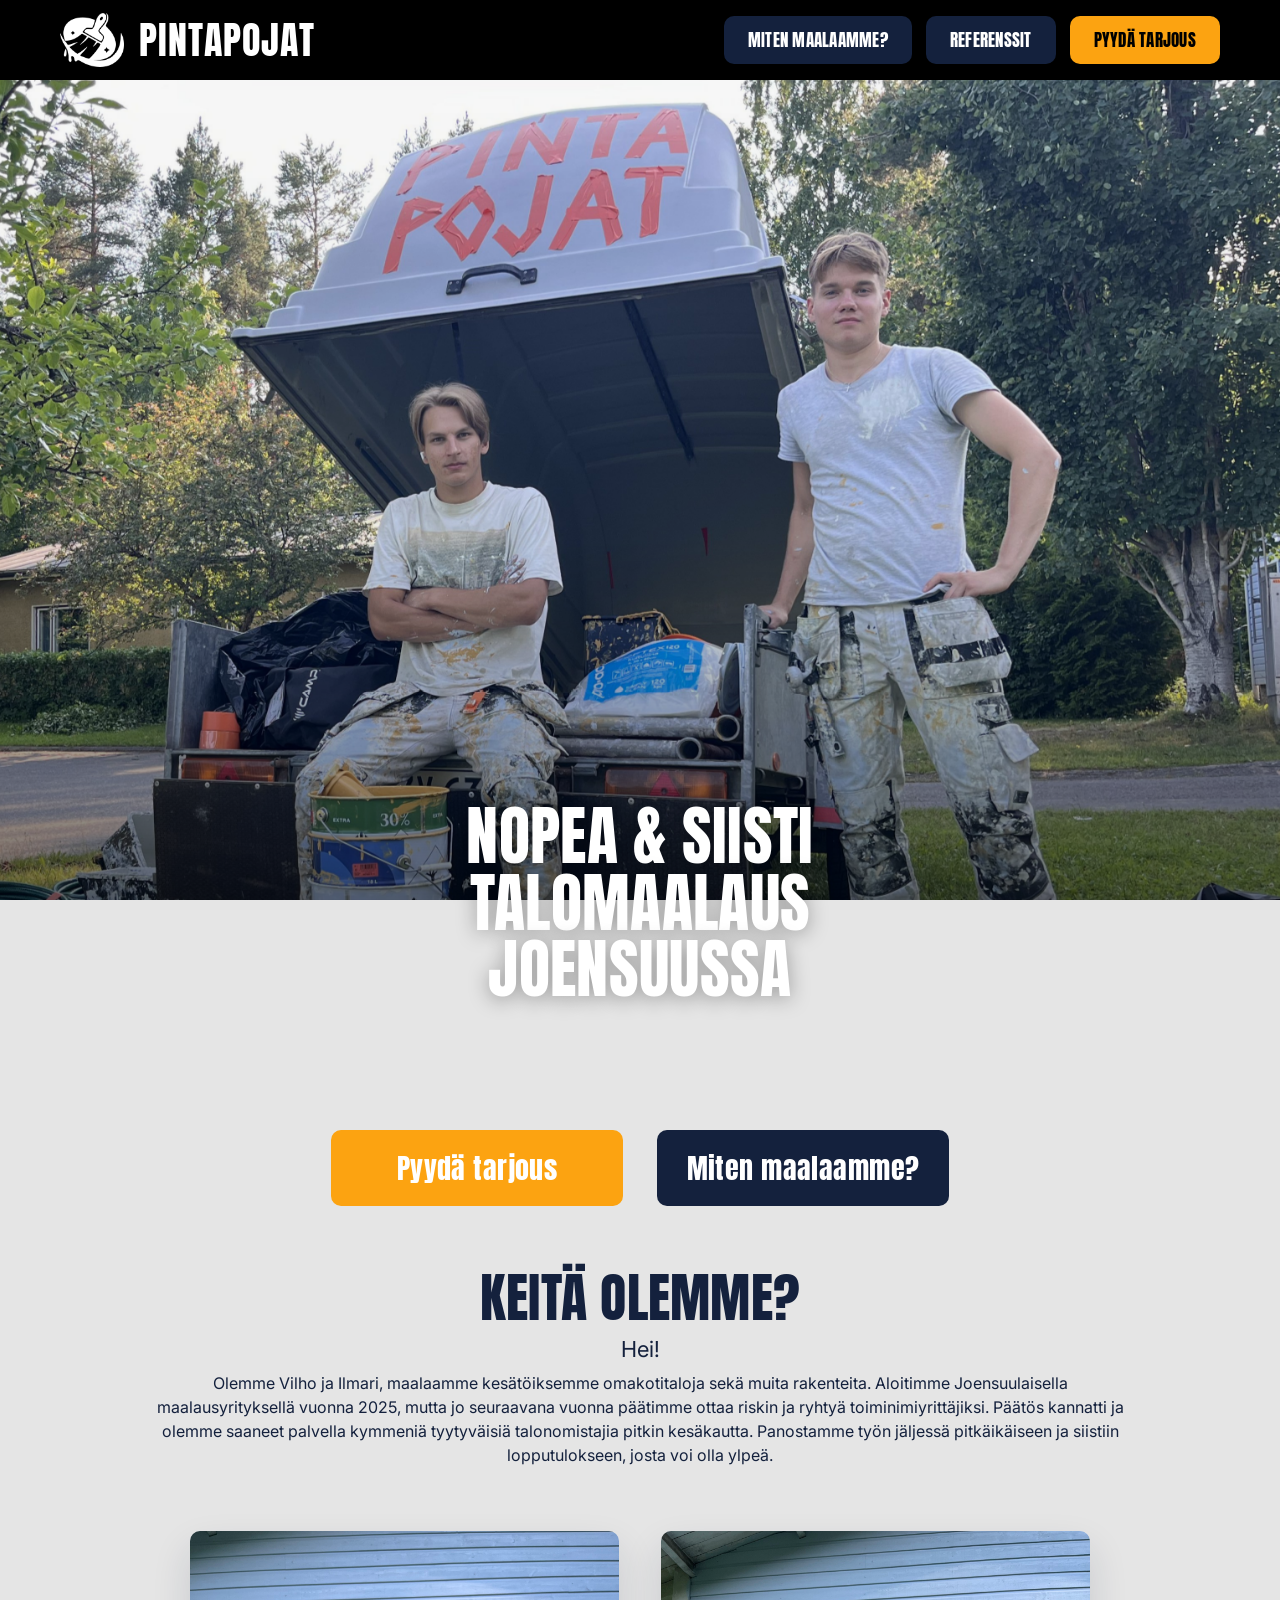
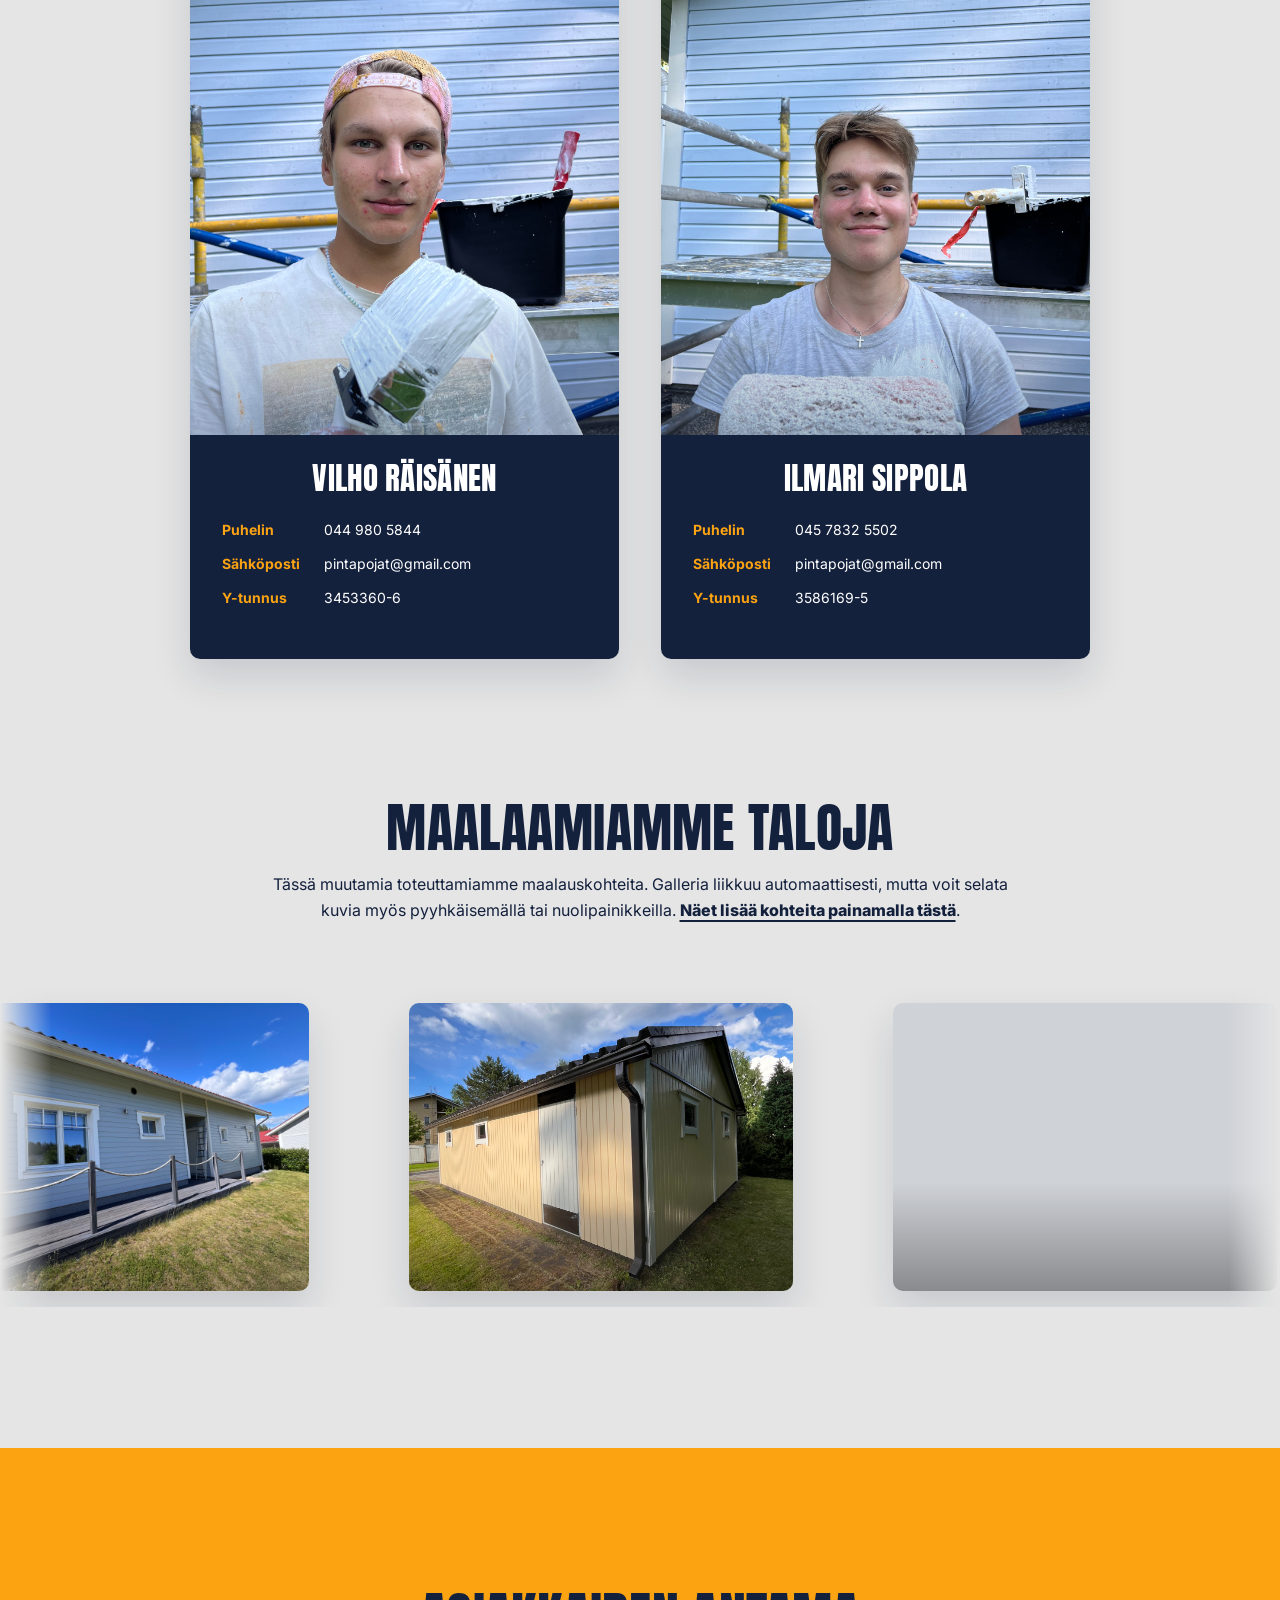
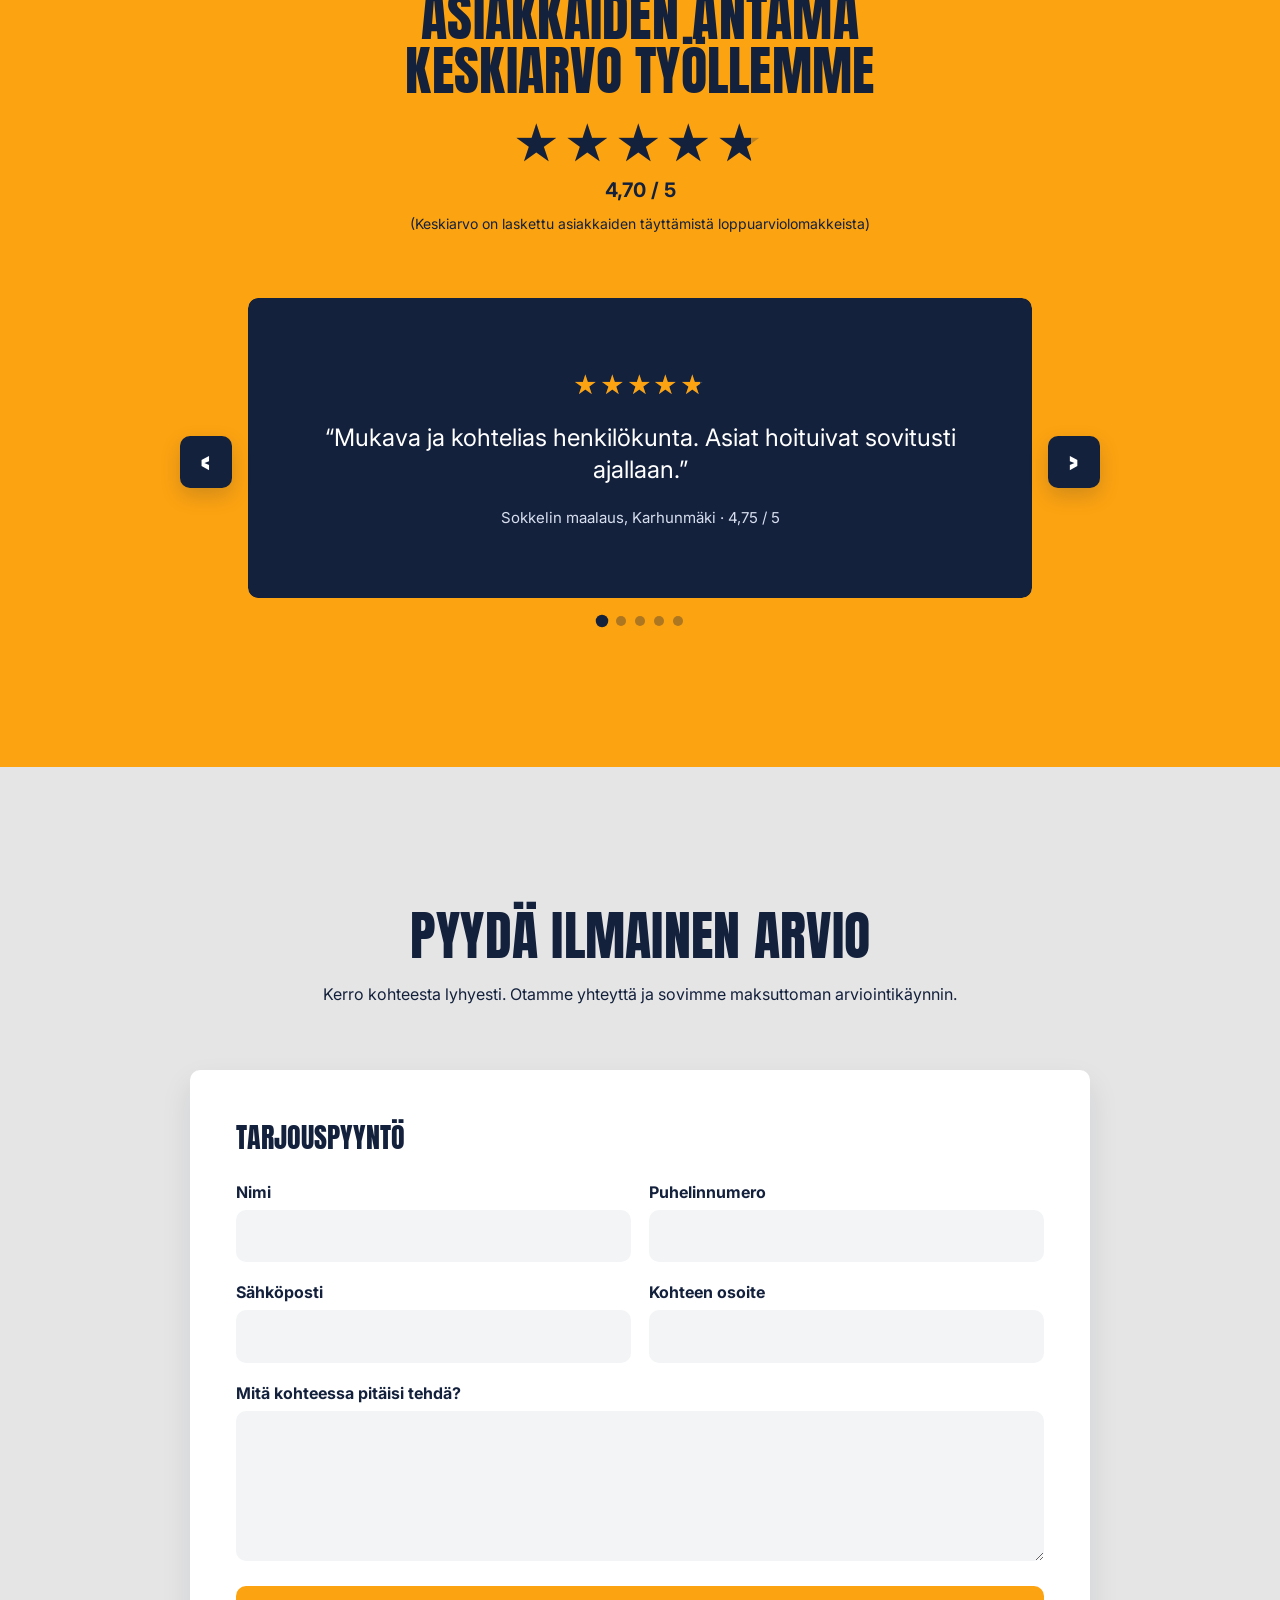
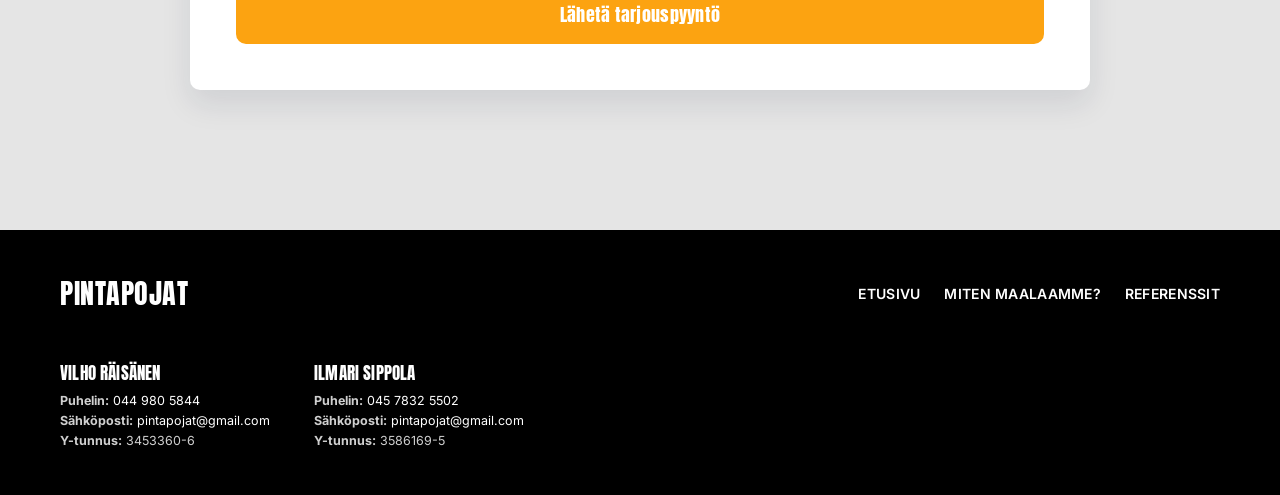
==== commit ecc186a2: "Update index.html" ====
--- a/index.html
+++ b/index.html
@@ -60,7 +60,7 @@
     }
     .skip-link:focus{left:12px}
 
-    /* Musta yläpalkki kutenmallikuvassa */
+    /* Musta yläpalkki kuten mallikuvassa */
     .site-header{
       position:fixed;
       inset:0 0 auto 0;
@@ -337,6 +337,8 @@
       cursor:grab;
       user-select:none;
       touch-action:pan-y;
+      -webkit-user-select:none;
+      user-select:none;
       overscroll-behavior-inline:contain;
       -webkit-mask-image:linear-gradient(to right,transparent 0,#000 4%,#000 96%,transparent 100%);
       mask-image:linear-gradient(to right,transparent 0,#000 4%,#000 96%,transparent 100%);
@@ -1072,6 +1074,57 @@
       projectsViewport.addEventListener('pointercancel', finishProjectsDrag);
       projectsViewport.addEventListener('lostpointercapture', finishProjectsDrag);
 
+      /* iOS/Safari-varmistus: käsitellään kosketuspyyhkäisy myös Touch Events -rajapinnalla. */
+      let projectsTouchActive = false;
+      let projectsTouchStartX = 0;
+      let projectsTouchStartY = 0;
+      let projectsTouchStartPosition = 0;
+      let projectsTouchHorizontal = false;
+
+      projectsViewport.addEventListener('touchstart', (event) => {
+        if (!event.touches.length) return;
+        const touch = event.touches[0];
+        projectsTouchActive = true;
+        projectsTouchHorizontal = false;
+        projectsTouchStartX = touch.clientX;
+        projectsTouchStartY = touch.clientY;
+        projectsTouchStartPosition = wrapProjectsPosition(projectsViewport.scrollLeft);
+        projectsPosition = projectsTouchStartPosition;
+        pauseProjects(1400);
+      }, { passive: true });
+
+      projectsViewport.addEventListener('touchmove', (event) => {
+        if (!projectsTouchActive || !event.touches.length) return;
+
+        const touch = event.touches[0];
+        const dx = touch.clientX - projectsTouchStartX;
+        const dy = touch.clientY - projectsTouchStartY;
+
+        if (!projectsTouchHorizontal) {
+          if (Math.abs(dx) < 8 && Math.abs(dy) < 8) return;
+          projectsTouchHorizontal = Math.abs(dx) > Math.abs(dy);
+        }
+
+        if (!projectsTouchHorizontal) return;
+
+        /* Estetään sivun pystysuuntainen vieritys vasta kun käyttäjä on selvästi pyyhkäisemässä vaakasuunnassa. */
+        event.preventDefault();
+        projectsPosition = wrapProjectsPosition(projectsTouchStartPosition - dx);
+        renderProjectsPosition();
+      }, { passive: false });
+
+      function finishProjectsTouch() {
+        if (!projectsTouchActive) return;
+        projectsTouchActive = false;
+        projectsTouchHorizontal = false;
+        projectsPosition = wrapProjectsPosition(projectsViewport.scrollLeft);
+        renderProjectsPosition();
+        pauseProjects(900);
+      }
+
+      projectsViewport.addEventListener('touchend', finishProjectsTouch, { passive: true });
+      projectsViewport.addEventListener('touchcancel', finishProjectsTouch, { passive: true });
+
       /* Ohjauslevyn vaakavieritys synkronoidaan sisäiseen sijaintiarvoon. */
       projectsViewport.addEventListener('wheel', (event) => {
         if (Math.abs(event.deltaX) <= Math.abs(event.deltaY)) return;
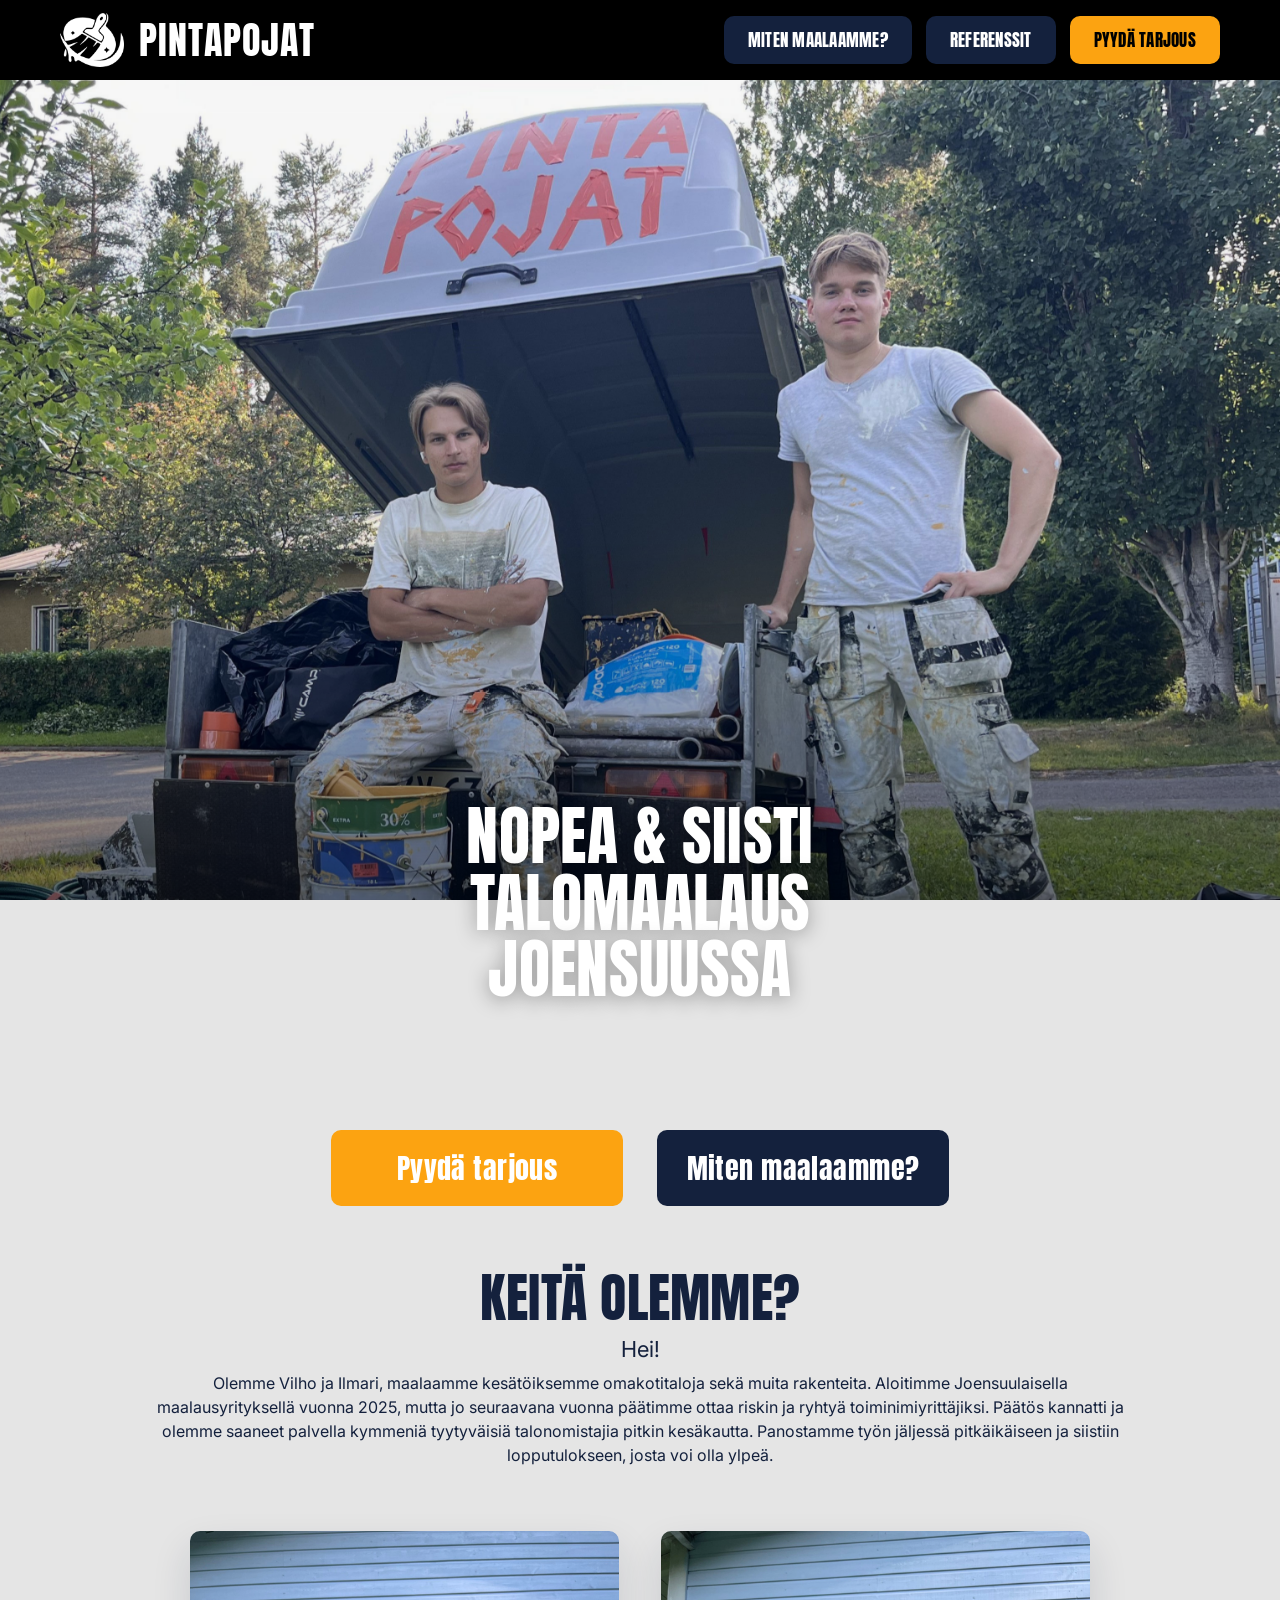
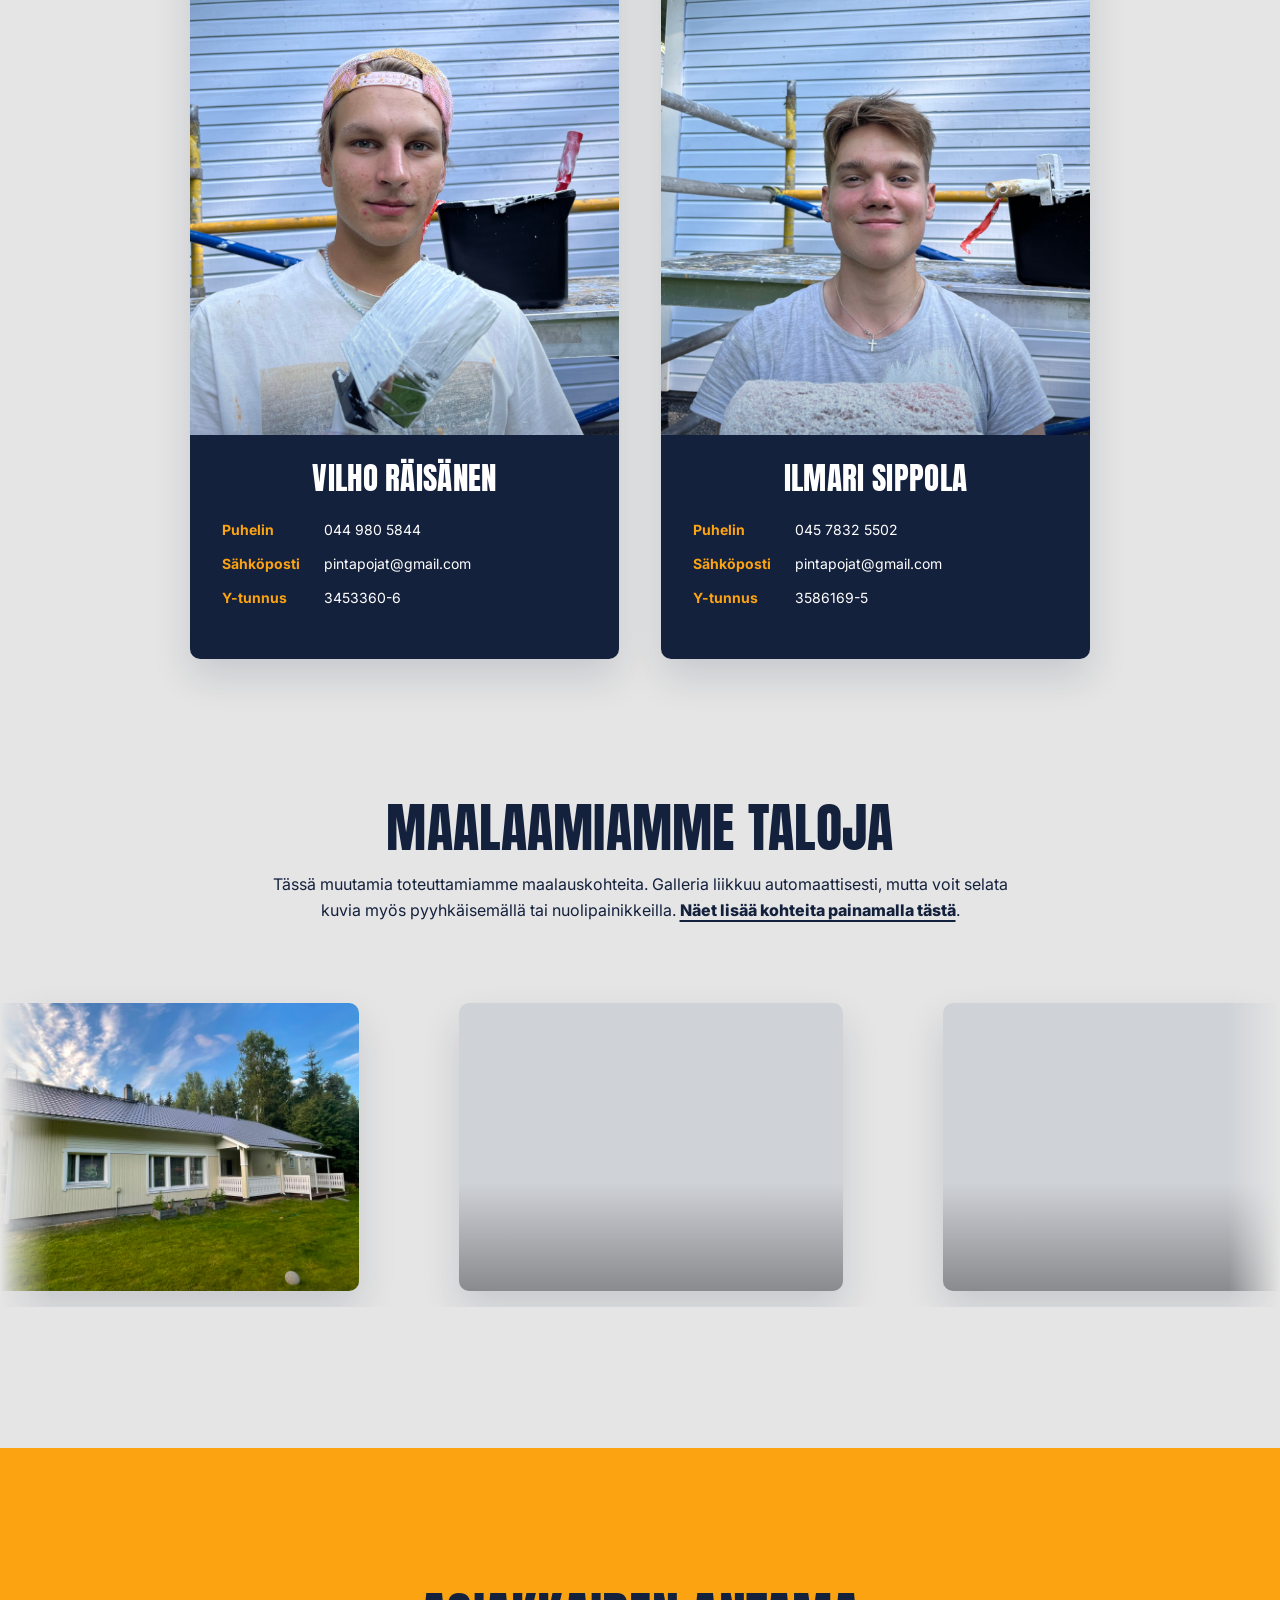
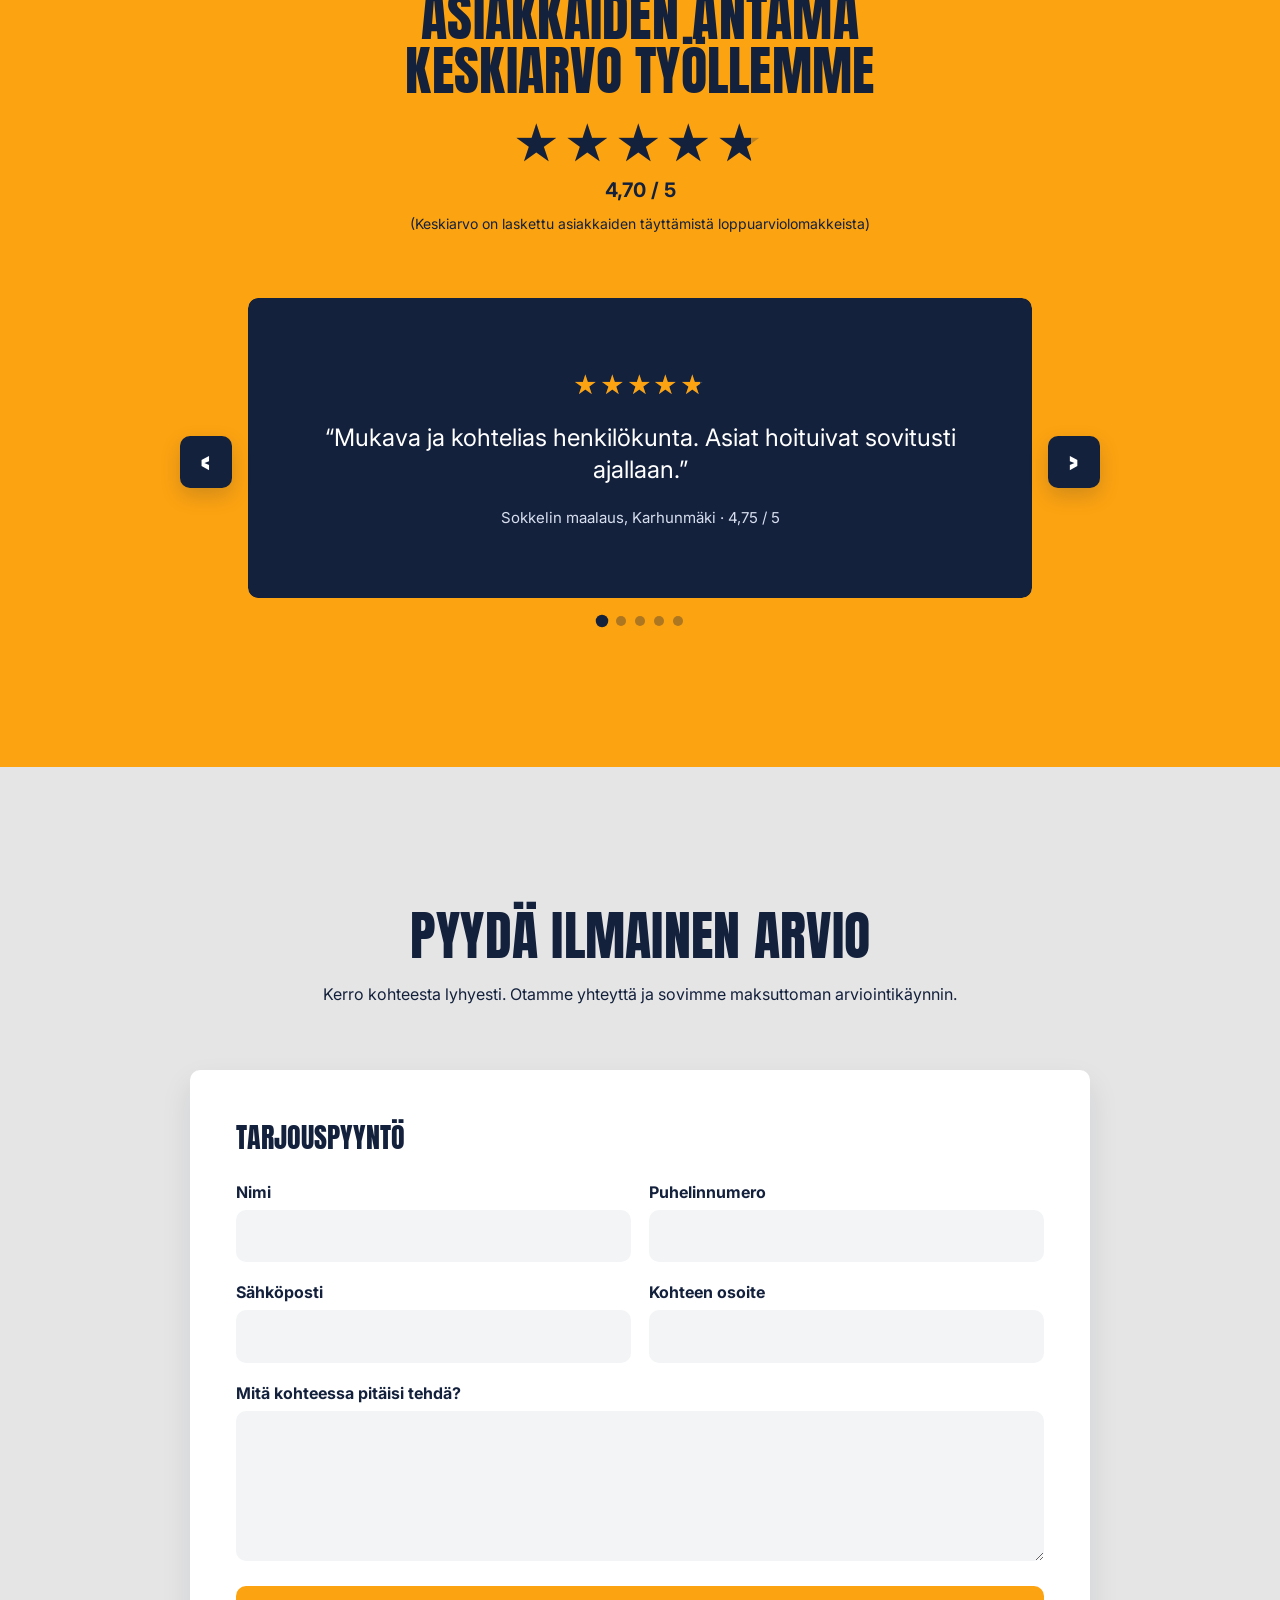
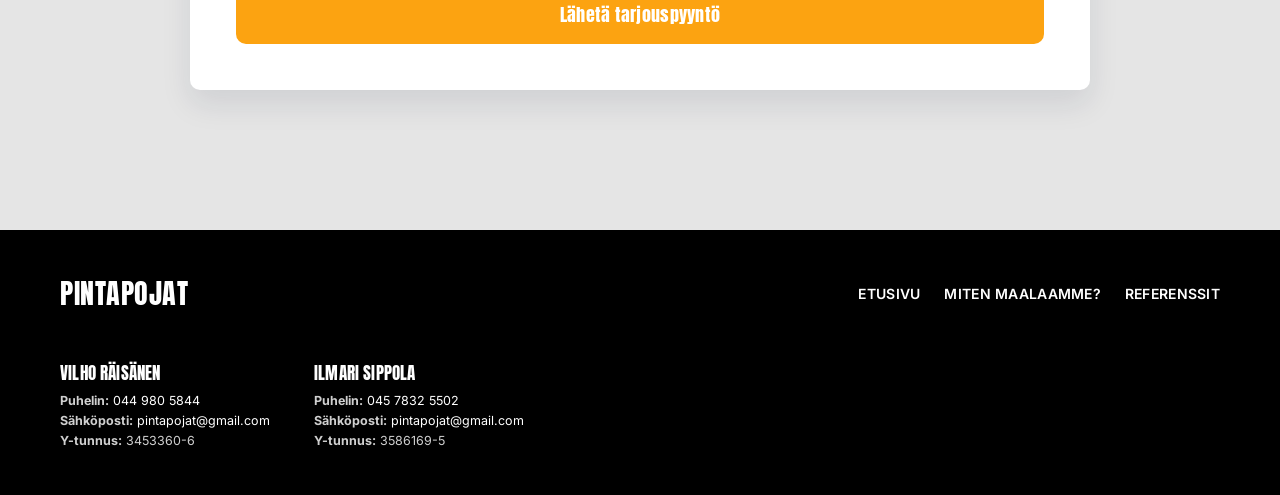
==== commit c256843b: "Update index.html" ====
--- a/index.html
+++ b/index.html
@@ -3,7 +3,9 @@
 <head>
   <meta charset="utf-8">
   <meta name="viewport" content="width=device-width, initial-scale=1">
-  <meta name="theme-color" content="#000000">
+    <link rel="icon" type="image/png" href="assets/LogoValkoinen.png">
+  <link rel="apple-touch-icon" href="assets/LogoValkoinen.png">
+<meta name="theme-color" content="#000000">
   <title>PintaPojat | Talomaalaus Joensuussa</title>
   <meta name="description" content="PintaPojat tekee nopeita, siistejä ja kestäviä talomaalauksia Joensuussa ja lähialueilla. Pyydä ilmainen arviointikäynti.">
   <link rel="preconnect" href="https://fonts.googleapis.com">
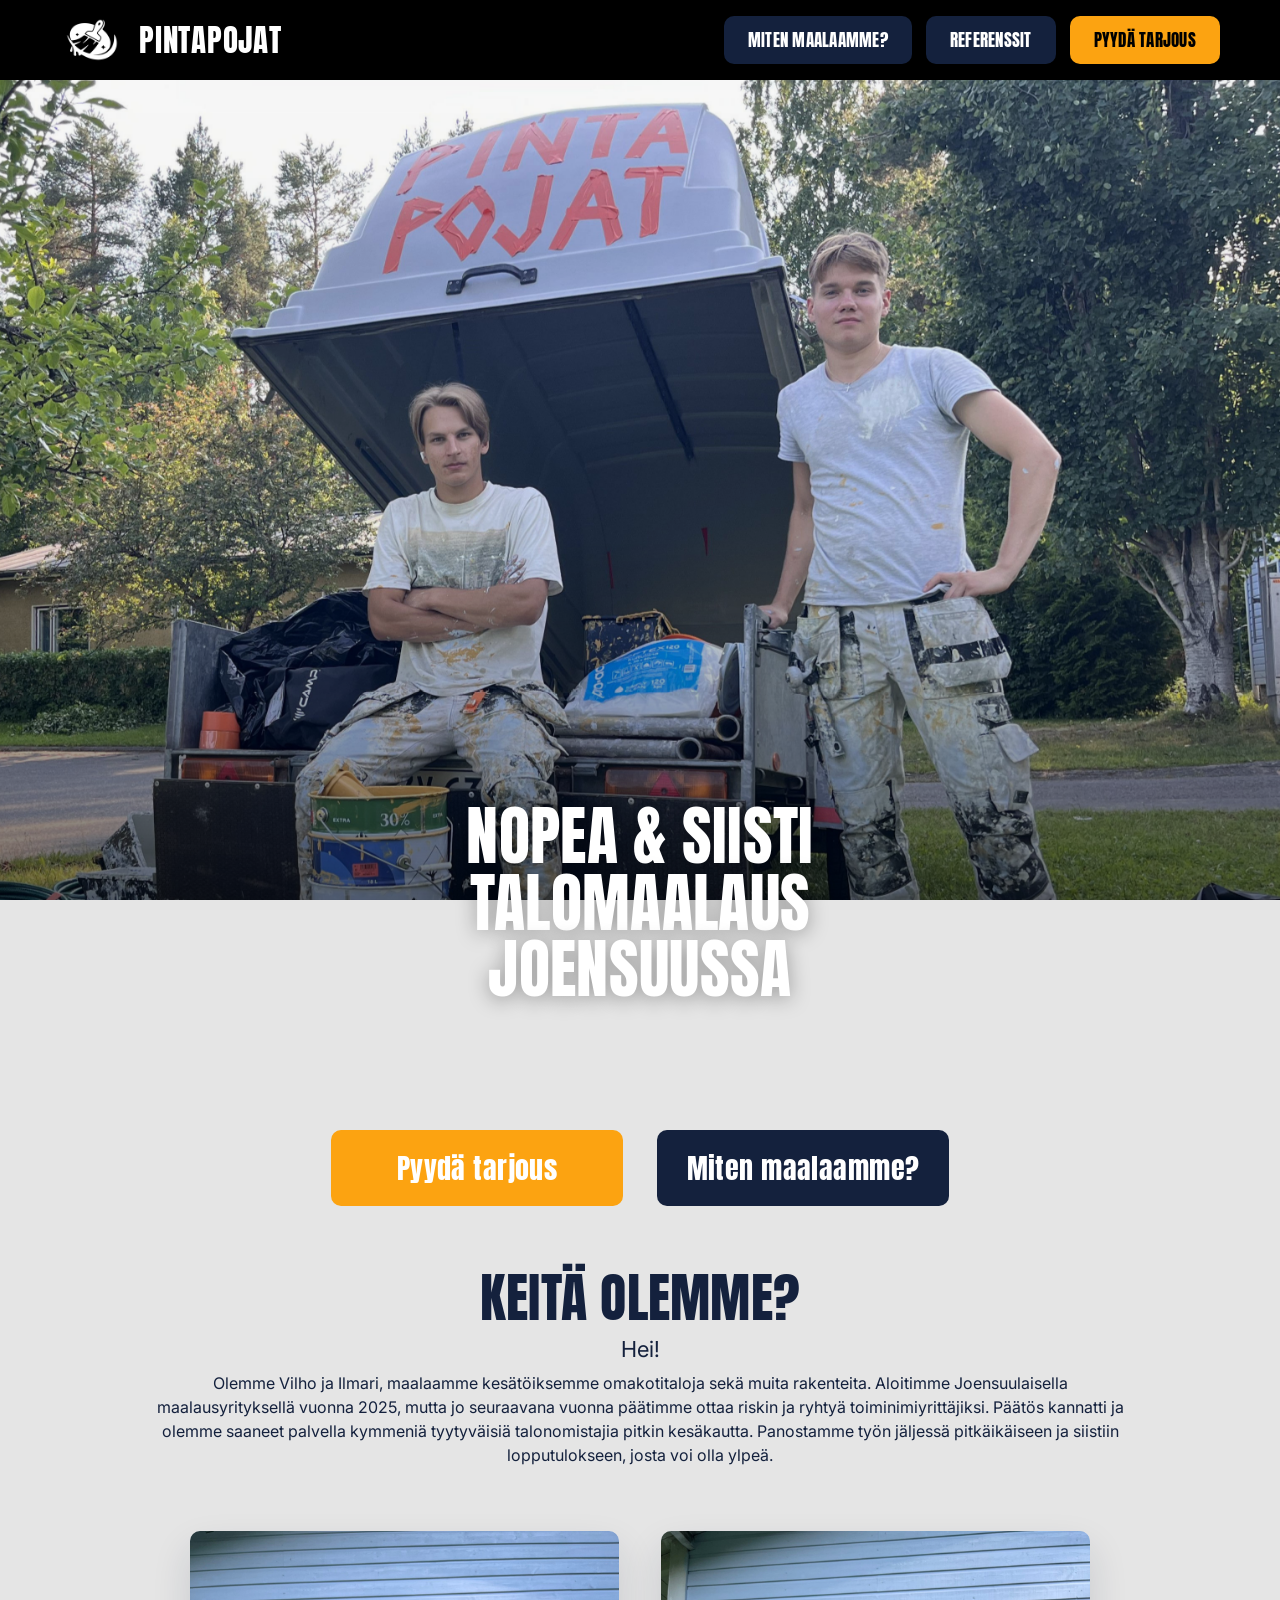
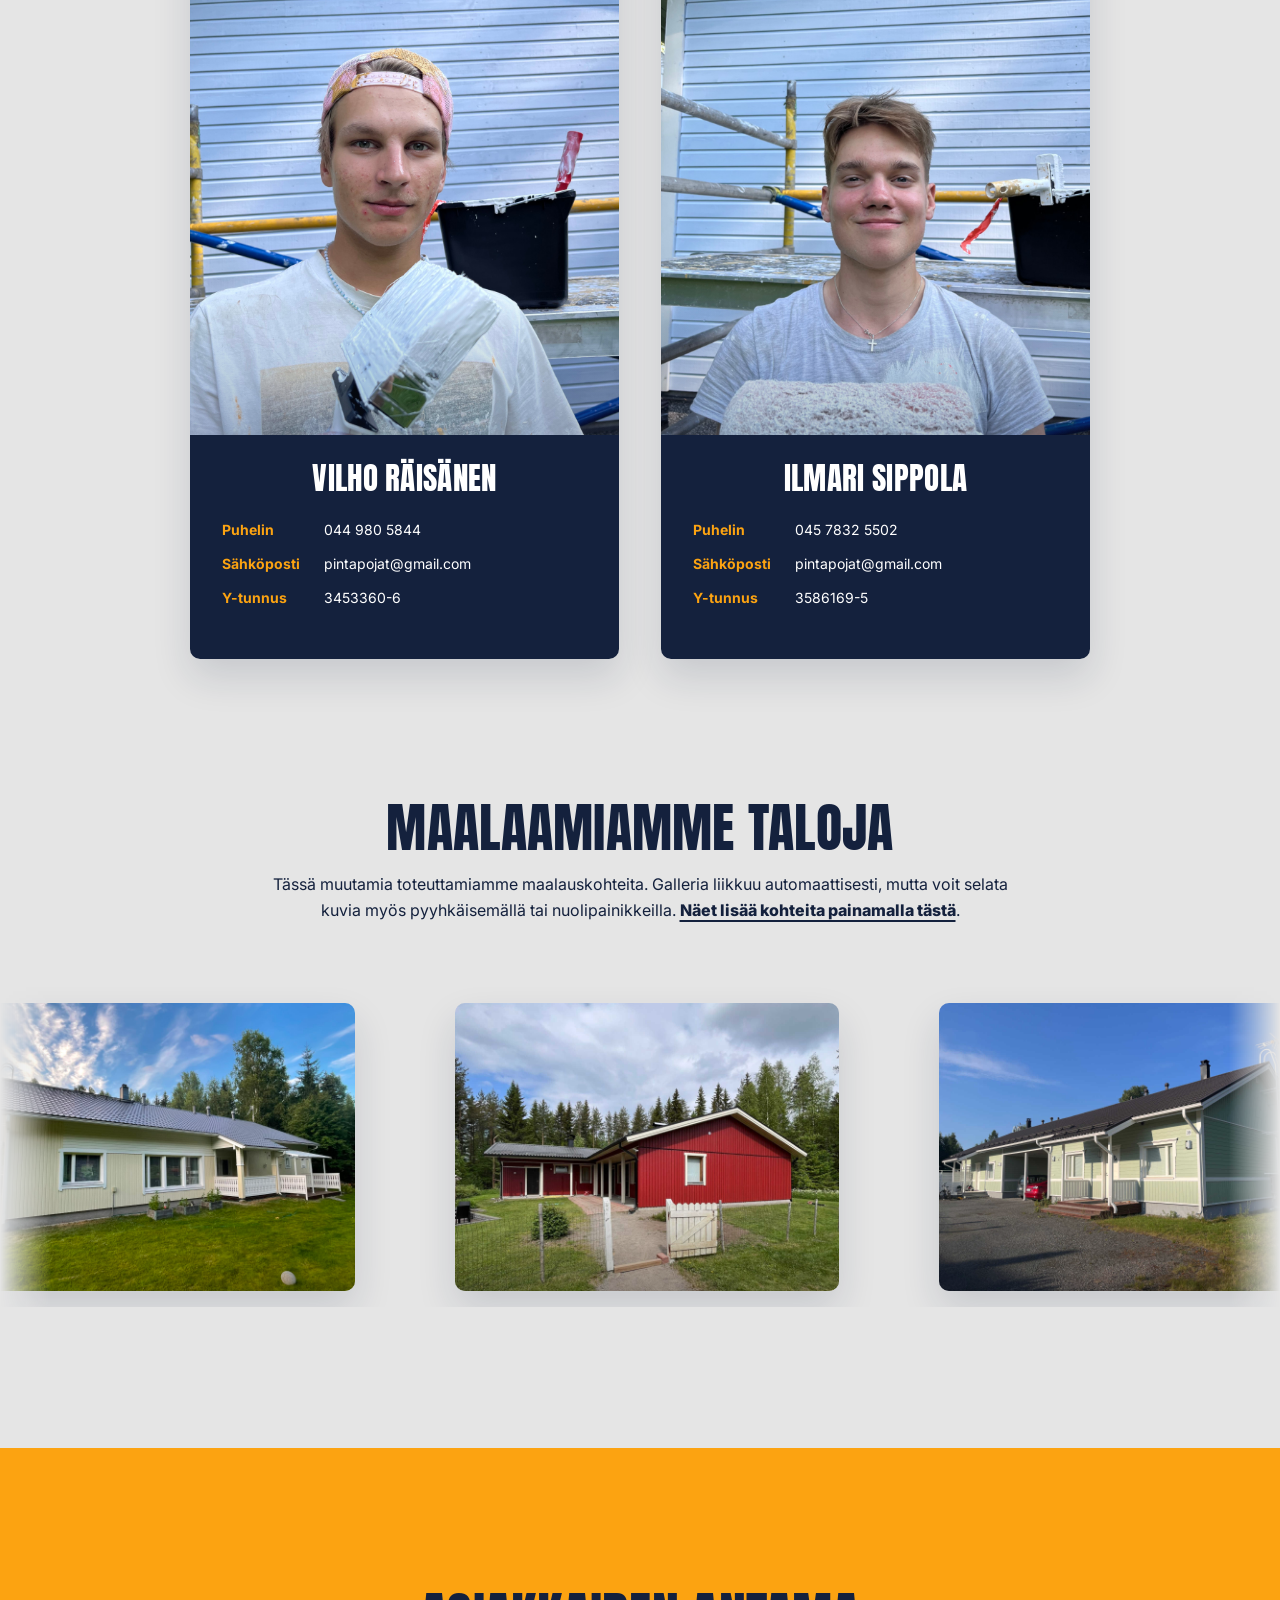
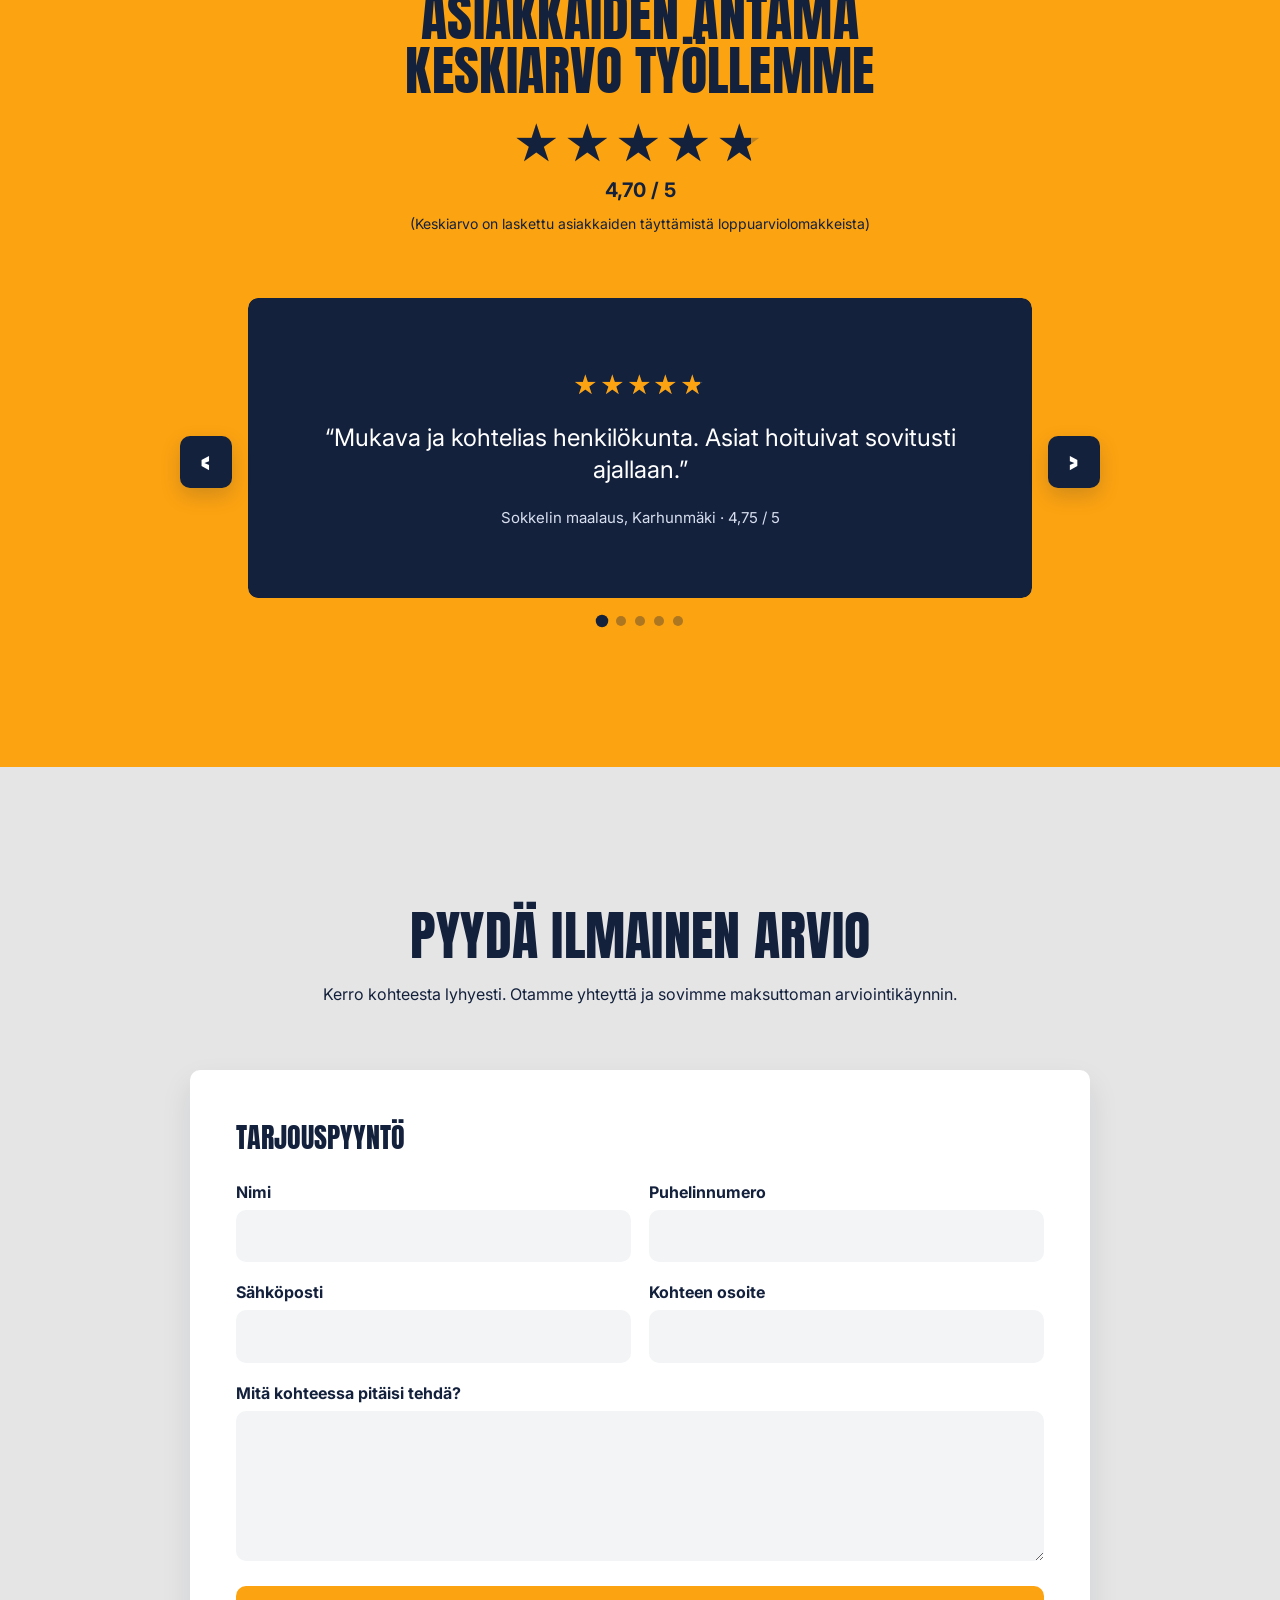
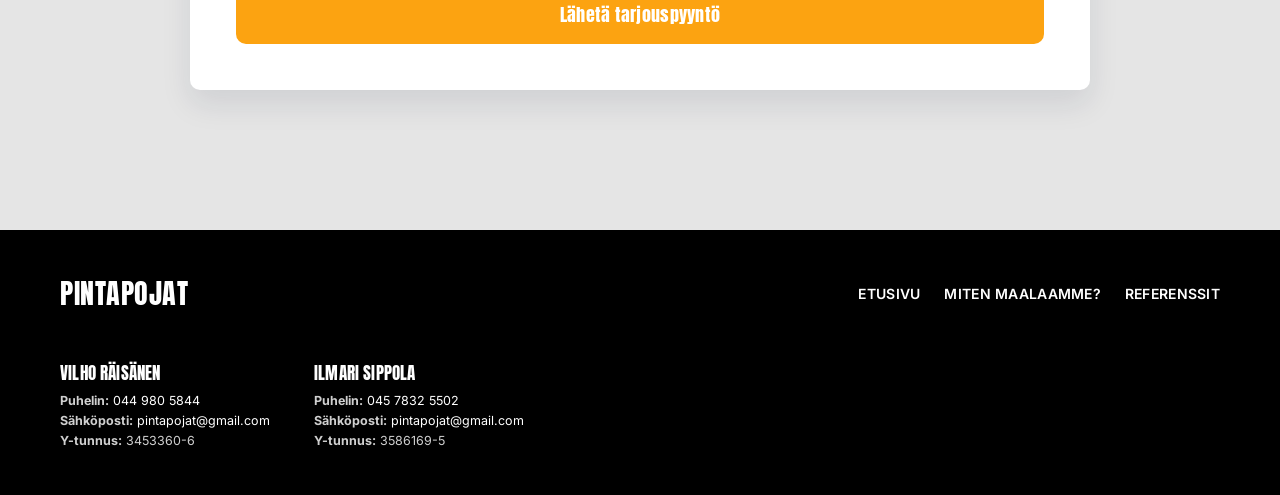
==== commit 7d5ffd96: "Update index.html" ====
--- a/index.html
+++ b/index.html
@@ -85,10 +85,19 @@
       gap:15px;
       min-width:max-content;
     }
-    .brand-logo{display:block;width:64px;height:54px;flex:none;border:0;overflow:hidden;background:transparent;pointer-events:none}
+    .brand-logo{
+      display:block;
+      width:64px;
+      height:54px;
+      flex:none;
+      border:0;
+      object-fit:contain;
+      background:transparent;
+      pointer-events:none;
+    }
     .brand-name{
       font-family:Impact,Anton,Haettenschweiler,"Arial Narrow Bold",sans-serif;
-      font-size:clamp(27px,3vw,38px);
+      font-size:clamp(25px,2.4vw,32px);
       line-height:1;
       letter-spacing:.025em;
       white-space:nowrap;
@@ -594,6 +603,7 @@
       :root{--header-height:72px}
       .header-inner{min-height:72px}
       .brand-logo{width:54px;height:46px}
+      .brand-name{font-size:27px}
       .main-nav{
         position:absolute;
         top:var(--header-height);
@@ -661,12 +671,7 @@
   <header class="site-header">
     <div class="wrap header-inner">
       <a class="brand" href="#alku" aria-label="PintaPojat etusivu">
-        <img
-          class="brand-logo"
-          src="assets/LogoValkoinen.png"
-          alt="PintaPojat-logo"
-          width="64"
-          height="54">
+        <img class="brand-logo" src="assets/LogoValkoinen.png" alt="PintaPojat-logo">
         <span class="brand-name">PINTAPOJAT</span>
       </a>
 
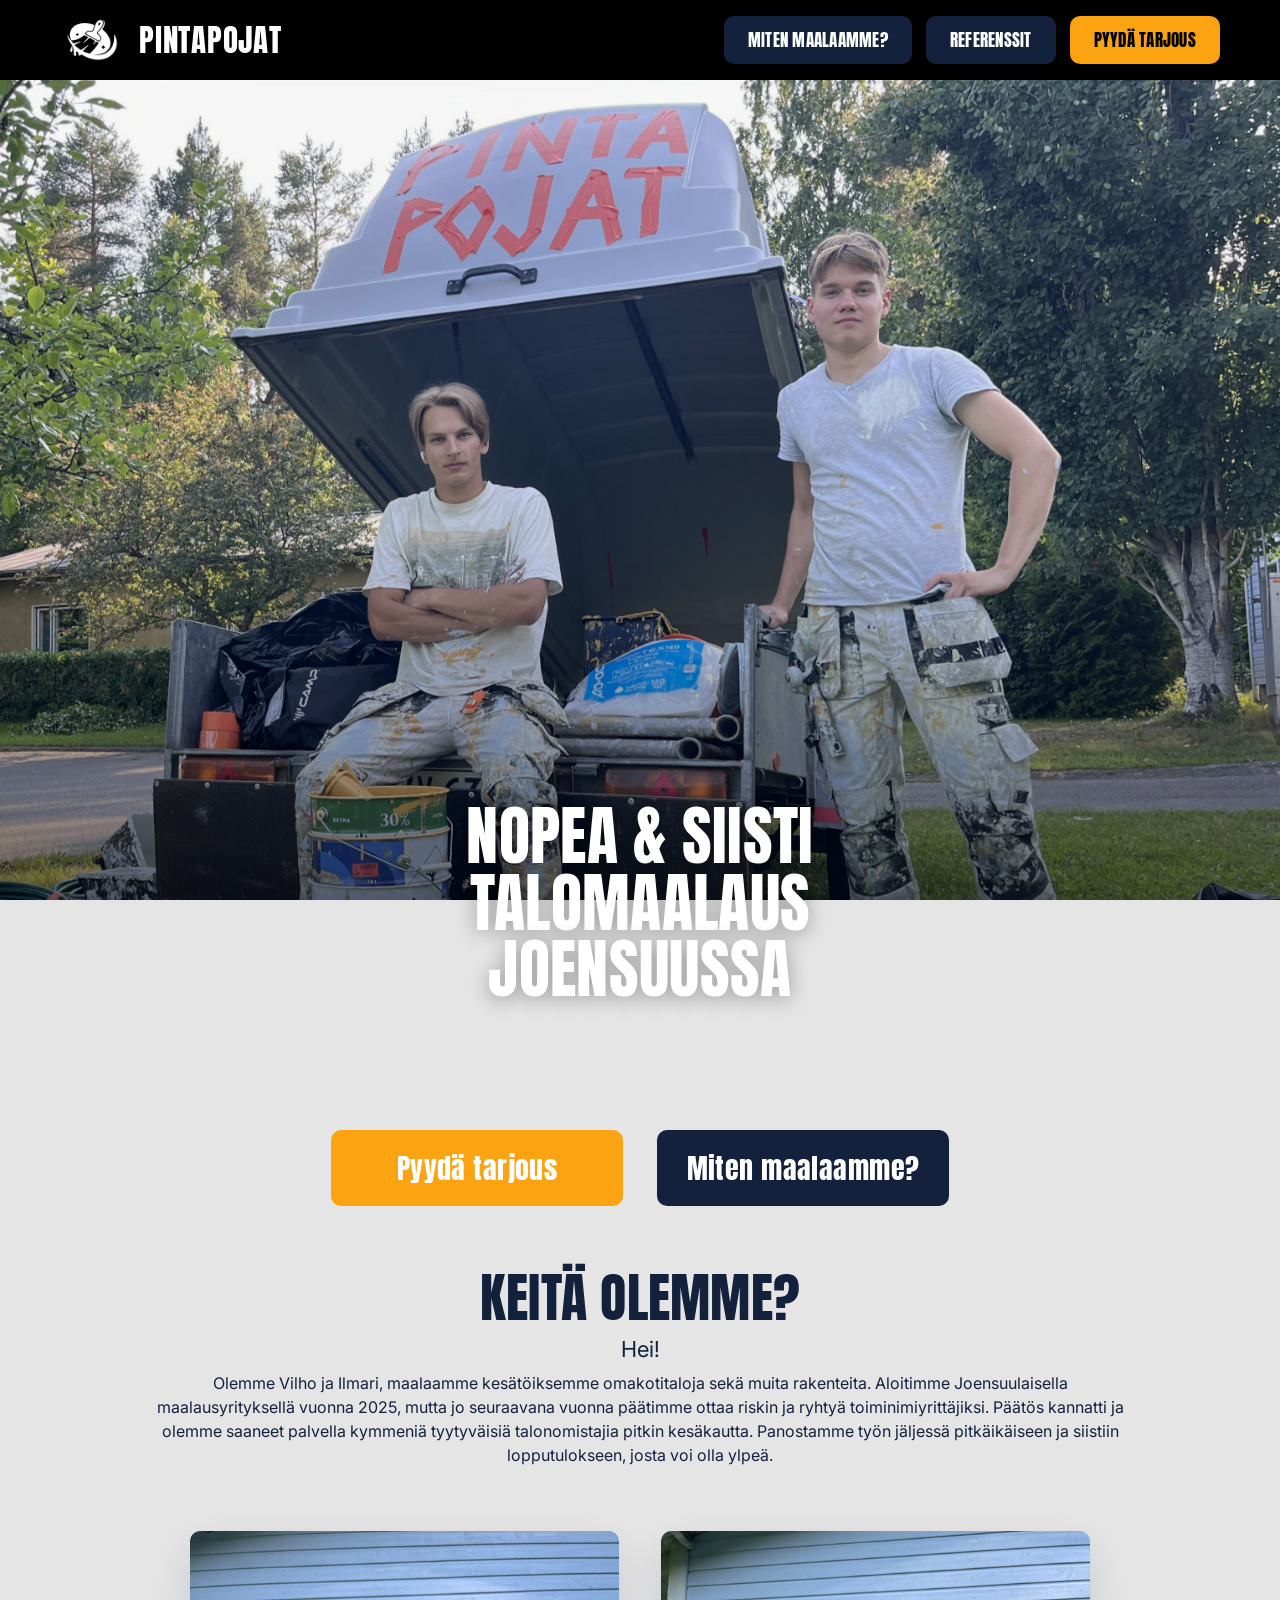
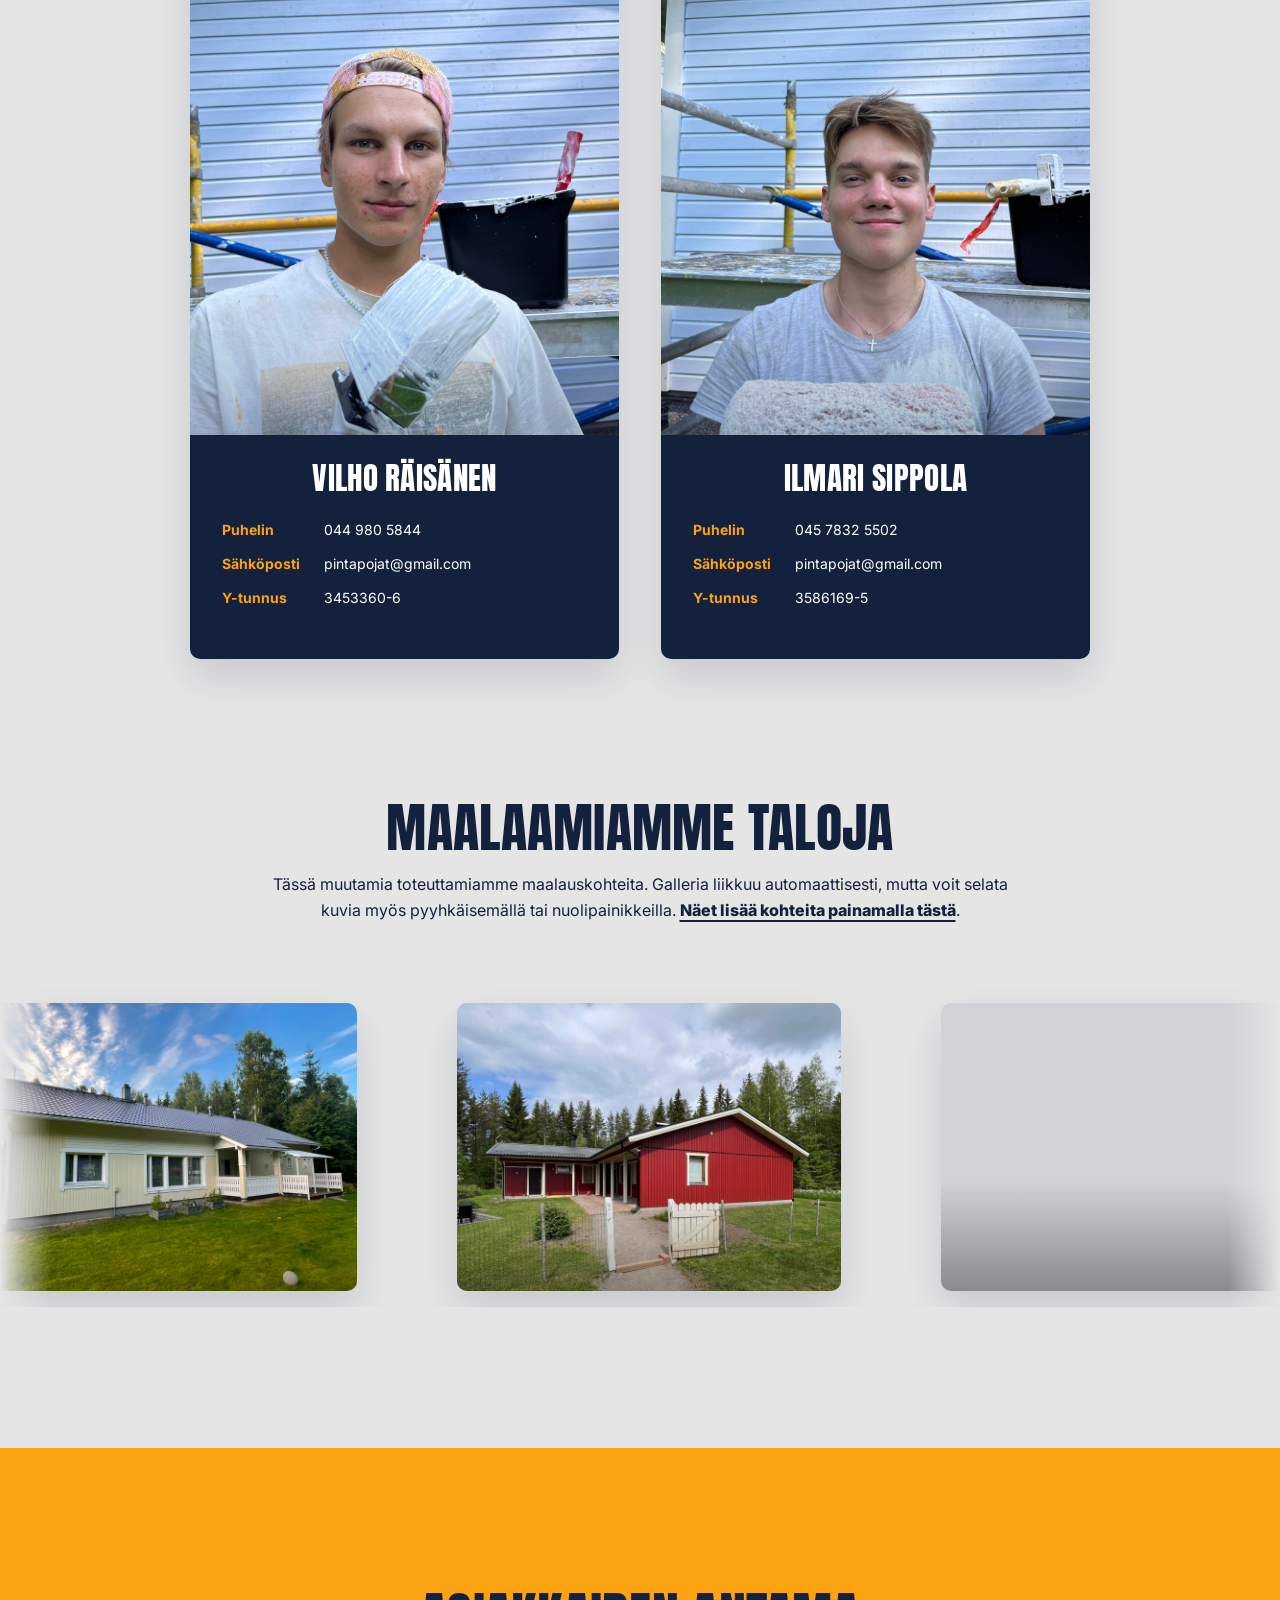
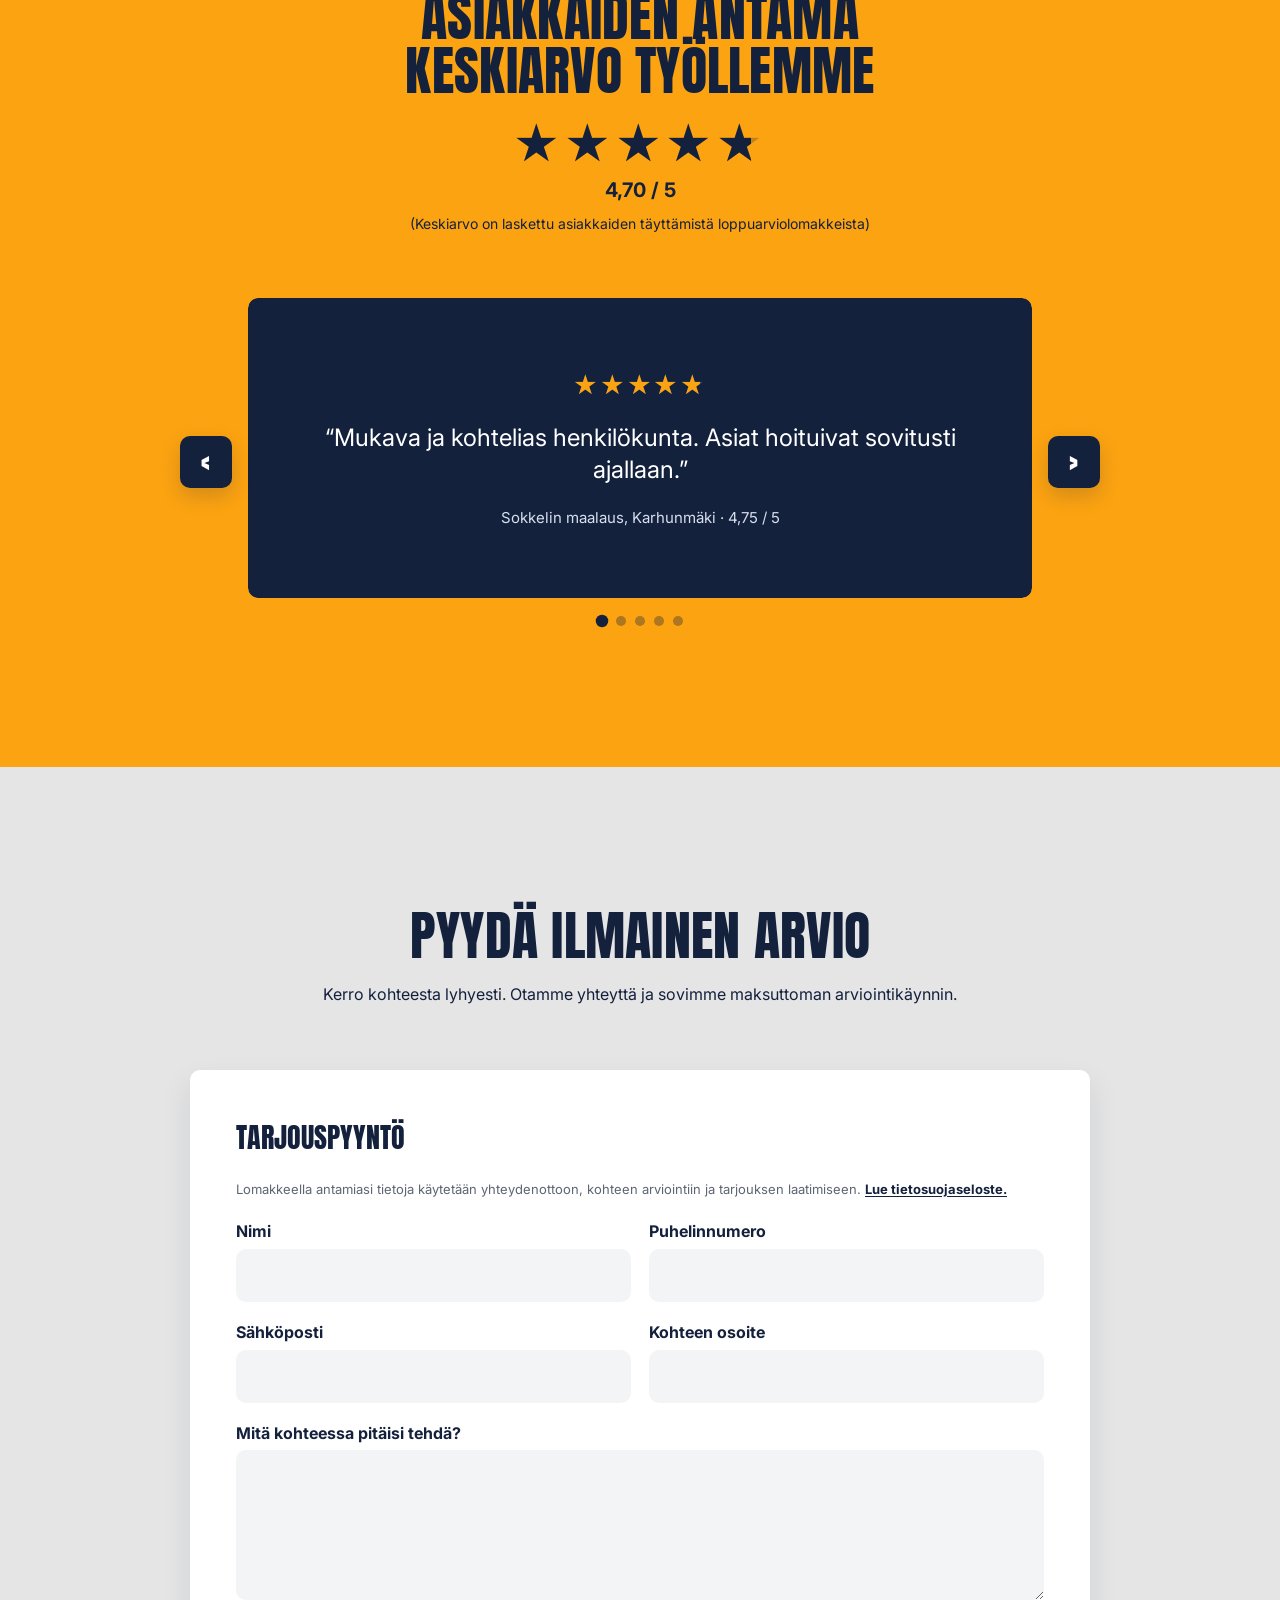
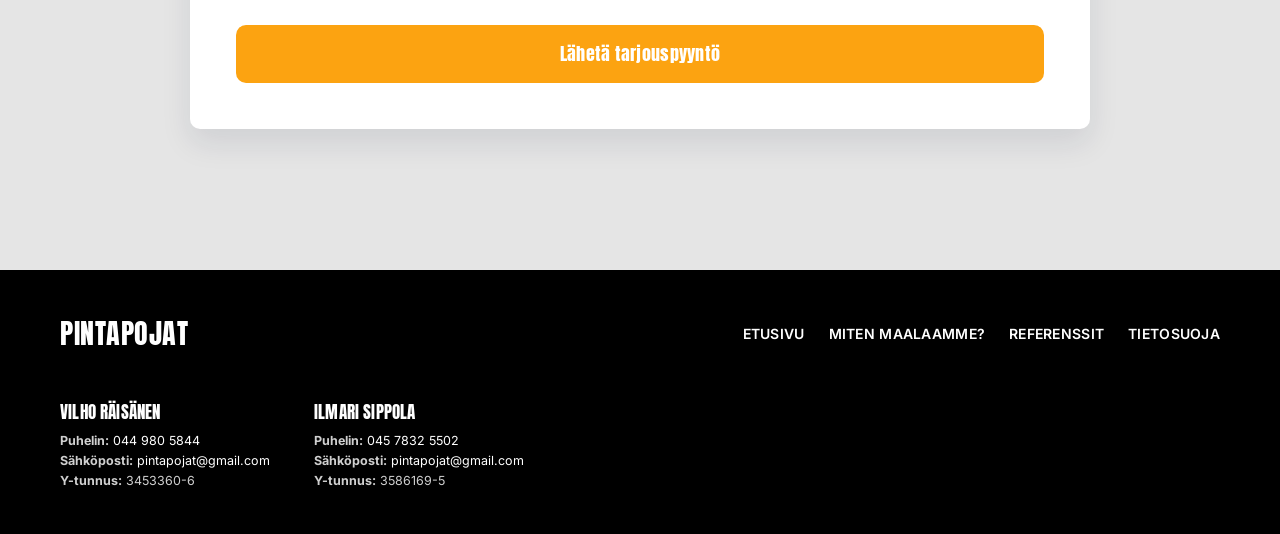
==== commit 0b9b2d37: "Update index.html" ====
--- a/index.html
+++ b/index.html
@@ -3,12 +3,101 @@
 <head>
   <meta charset="utf-8">
   <meta name="viewport" content="width=device-width, initial-scale=1">
-    <link rel="icon" type="image/png" href="assets/LogoValkoinen.png">
+    
+  <title>Talomaalaus Joensuu | PintaPojat</title>
+  <meta name="description" content="PintaPojat tekee talomaalaukset, julkisivumaalaukset ja huoltomaalaukset Joensuussa ja lähialueilla. Pyydä ilmainen arviointikäynti.">
+  <meta name="robots" content="index,follow,max-image-preview:large">
+  <link rel="canonical" href="https://www.pintapojat.fi/">
+
+  <meta property="og:type" content="website">
+  <meta property="og:locale" content="fi_FI">
+  <meta property="og:site_name" content="PintaPojat">
+  <meta property="og:title" content="Talomaalaus Joensuu | PintaPojat">
+  <meta property="og:description" content="PintaPojat tekee talomaalaukset, julkisivumaalaukset ja huoltomaalaukset Joensuussa ja lähialueilla. Pyydä ilmainen arviointikäynti.">
+  <meta property="og:url" content="https://www.pintapojat.fi/">
+  <meta property="og:image" content="https://www.pintapojat.fi/assets/Pintapojat_tiimikuva1.jpg">
+  <meta property="og:image:alt" content="Talomaalaus Joensuu | PintaPojat">
+
+  <meta name="twitter:card" content="summary_large_image">
+  <meta name="twitter:title" content="Talomaalaus Joensuu | PintaPojat">
+  <meta name="twitter:description" content="PintaPojat tekee talomaalaukset, julkisivumaalaukset ja huoltomaalaukset Joensuussa ja lähialueilla. Pyydä ilmainen arviointikäynti.">
+  <meta name="twitter:image" content="https://www.pintapojat.fi/assets/Pintapojat_tiimikuva1.jpg">
+
+  <script type="application/ld+json">
+{
+  "@context": "https://schema.org",
+  "@graph": [
+    {
+      "@type": [
+        "LocalBusiness",
+        "HousePainter"
+      ],
+      "@id": "https://www.pintapojat.fi/#business",
+      "name": "PintaPojat",
+      "url": "https://www.pintapojat.fi/",
+      "logo": "https://www.pintapojat.fi/assets/LogoValkoinen.png",
+      "image": "https://www.pintapojat.fi/assets/Pintapojat_tiimikuva1.jpg",
+      "email": "pintapojat@gmail.com",
+      "telephone": "+358449805844",
+      "description": "PintaPojat tekee talomaalauksia, julkisivumaalauksia ja huoltomaalauksia Joensuussa ja lähialueilla.",
+      "areaServed": [
+        {
+          "@type": "City",
+          "name": "Joensuu"
+        },
+        {
+          "@type": "AdministrativeArea",
+          "name": "Pohjois-Karjala"
+        }
+      ],
+      "address": {
+        "@type": "PostalAddress",
+        "addressLocality": "Joensuu",
+        "addressRegion": "Pohjois-Karjala",
+        "addressCountry": "FI"
+      },
+      "founder": [
+        {
+          "@type": "Person",
+          "name": "Vilho Räisänen"
+        },
+        {
+          "@type": "Person",
+          "name": "Ilmari Sippola"
+        }
+      ],
+      "contactPoint": [
+        {
+          "@type": "ContactPoint",
+          "telephone": "+358449805844",
+          "contactType": "customer service",
+          "availableLanguage": "fi"
+        },
+        {
+          "@type": "ContactPoint",
+          "telephone": "+3584578325502",
+          "contactType": "customer service",
+          "availableLanguage": "fi"
+        }
+      ]
+    },
+    {
+      "@type": "WebSite",
+      "@id": "https://www.pintapojat.fi/#website",
+      "url": "https://www.pintapojat.fi/",
+      "name": "PintaPojat",
+      "inLanguage": "fi-FI",
+      "publisher": {
+        "@id": "https://www.pintapojat.fi/#business"
+      }
+    }
+  ]
+}
+  </script>
+<link rel="icon" type="image/png" href="assets/LogoValkoinen.png">
   <link rel="apple-touch-icon" href="assets/LogoValkoinen.png">
 <meta name="theme-color" content="#000000">
-  <title>PintaPojat | Talomaalaus Joensuussa</title>
-  <meta name="description" content="PintaPojat tekee nopeita, siistejä ja kestäviä talomaalauksia Joensuussa ja lähialueilla. Pyydä ilmainen arviointikäynti.">
-  <link rel="preconnect" href="https://fonts.googleapis.com">
+<link rel="preconnect" href="https://fonts.googleapis.com">
   <link rel="preconnect" href="https://fonts.gstatic.com" crossorigin>
   <link href="https://fonts.googleapis.com/css2?family=Anton&family=Inter:wght@400;500;600;700;800&display=swap" rel="stylesheet">
 
@@ -663,6 +752,19 @@
       .feedback-viewport{scroll-behavior:auto}
       *,*::before,*::after{animation-duration:.01ms!important;animation-iteration-count:1!important;transition-duration:.01ms!important}
     }
+  
+    .privacy-note{
+      margin:0 0 2px;
+      color:#5e6573;
+      font-size:13px;
+      line-height:1.5;
+    }
+    .privacy-note a{
+      color:#14213d;
+      font-weight:700;
+      text-decoration:underline;
+      text-underline-offset:2px;
+    }
   </style>
 </head>
 <body>
@@ -839,7 +941,8 @@
           <h3>Tarjouspyyntö</h3>
           <form action="https://formspree.io/f/xeerkbjz" method="POST">
             <input type="hidden" name="_subject" value="Uusi tarjouspyyntö - PintaPojat">
-            <div class="form-row">
+                        <p class="privacy-note">Lomakkeella antamiasi tietoja käytetään yhteydenottoon, kohteen arviointiin ja tarjouksen laatimiseen. <a href="tietosuoja.html">Lue tietosuojaseloste.</a></p>
+<div class="form-row">
               <div>
                 <label for="nimi">Nimi</label>
                 <input id="nimi" name="Nimi" type="text" autocomplete="name" required>
@@ -878,6 +981,7 @@
           <a class="footer-page-link" href="index.html">ETUSIVU</a>
           <a class="footer-page-link" href="maalaustavat.html">MITEN MAALAAMME?</a>
           <a class="footer-page-link" href="kohteet.html">REFERENSSIT</a>
+          <a class="footer-page-link" href="tietosuoja.html">TIETOSUOJA</a>
         </nav>
       </div>
 
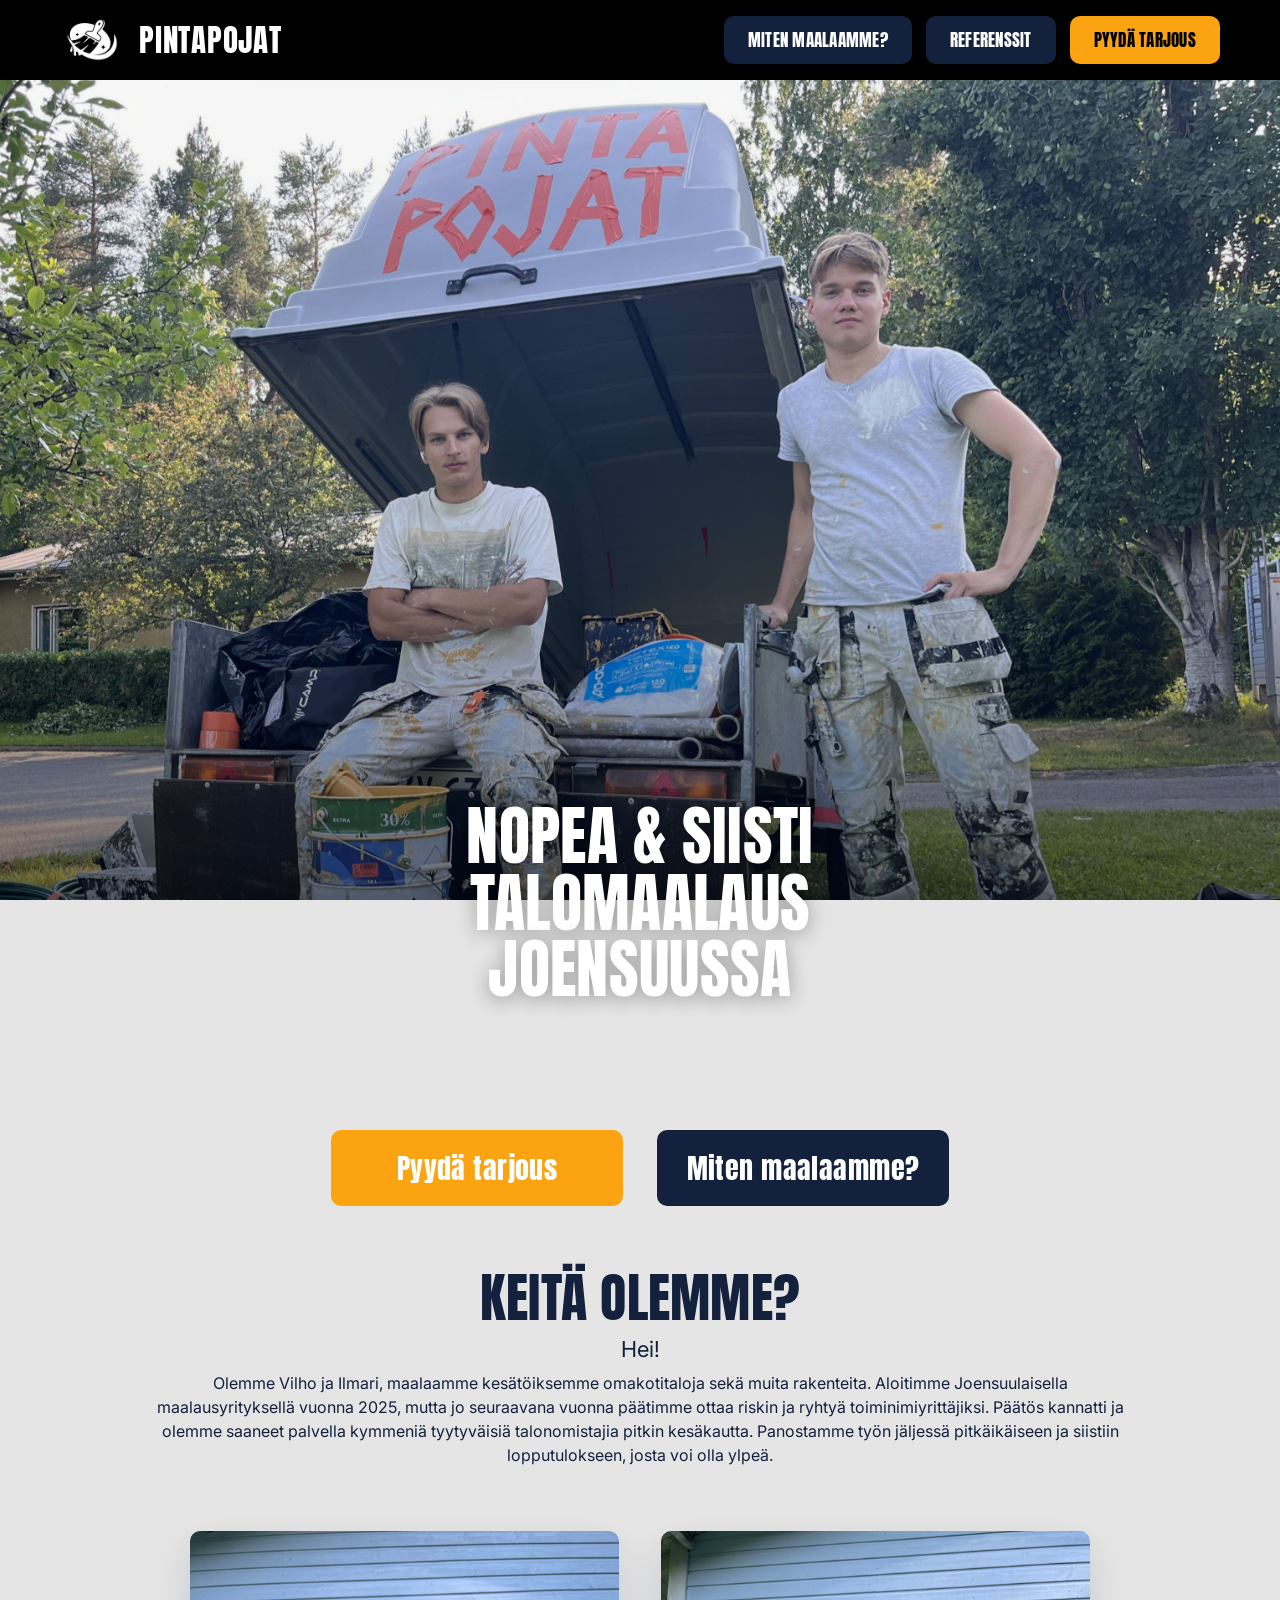
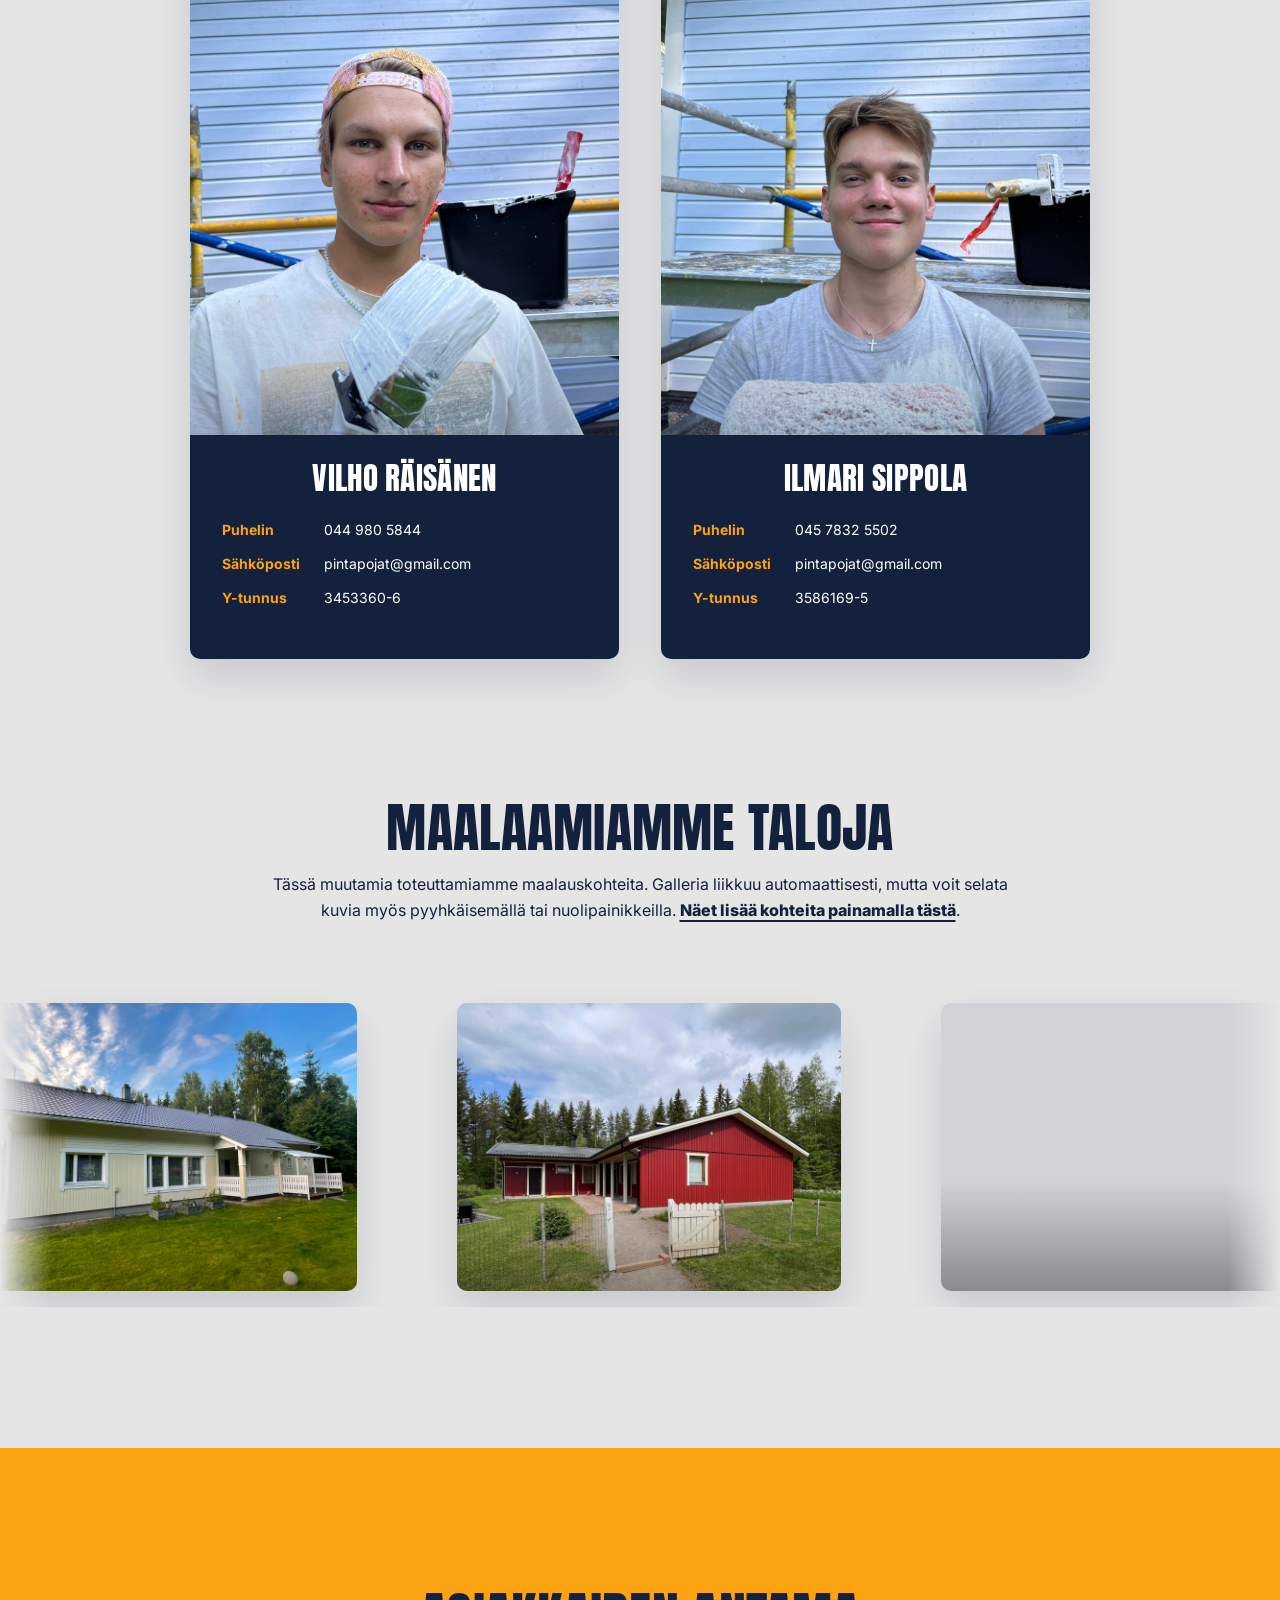
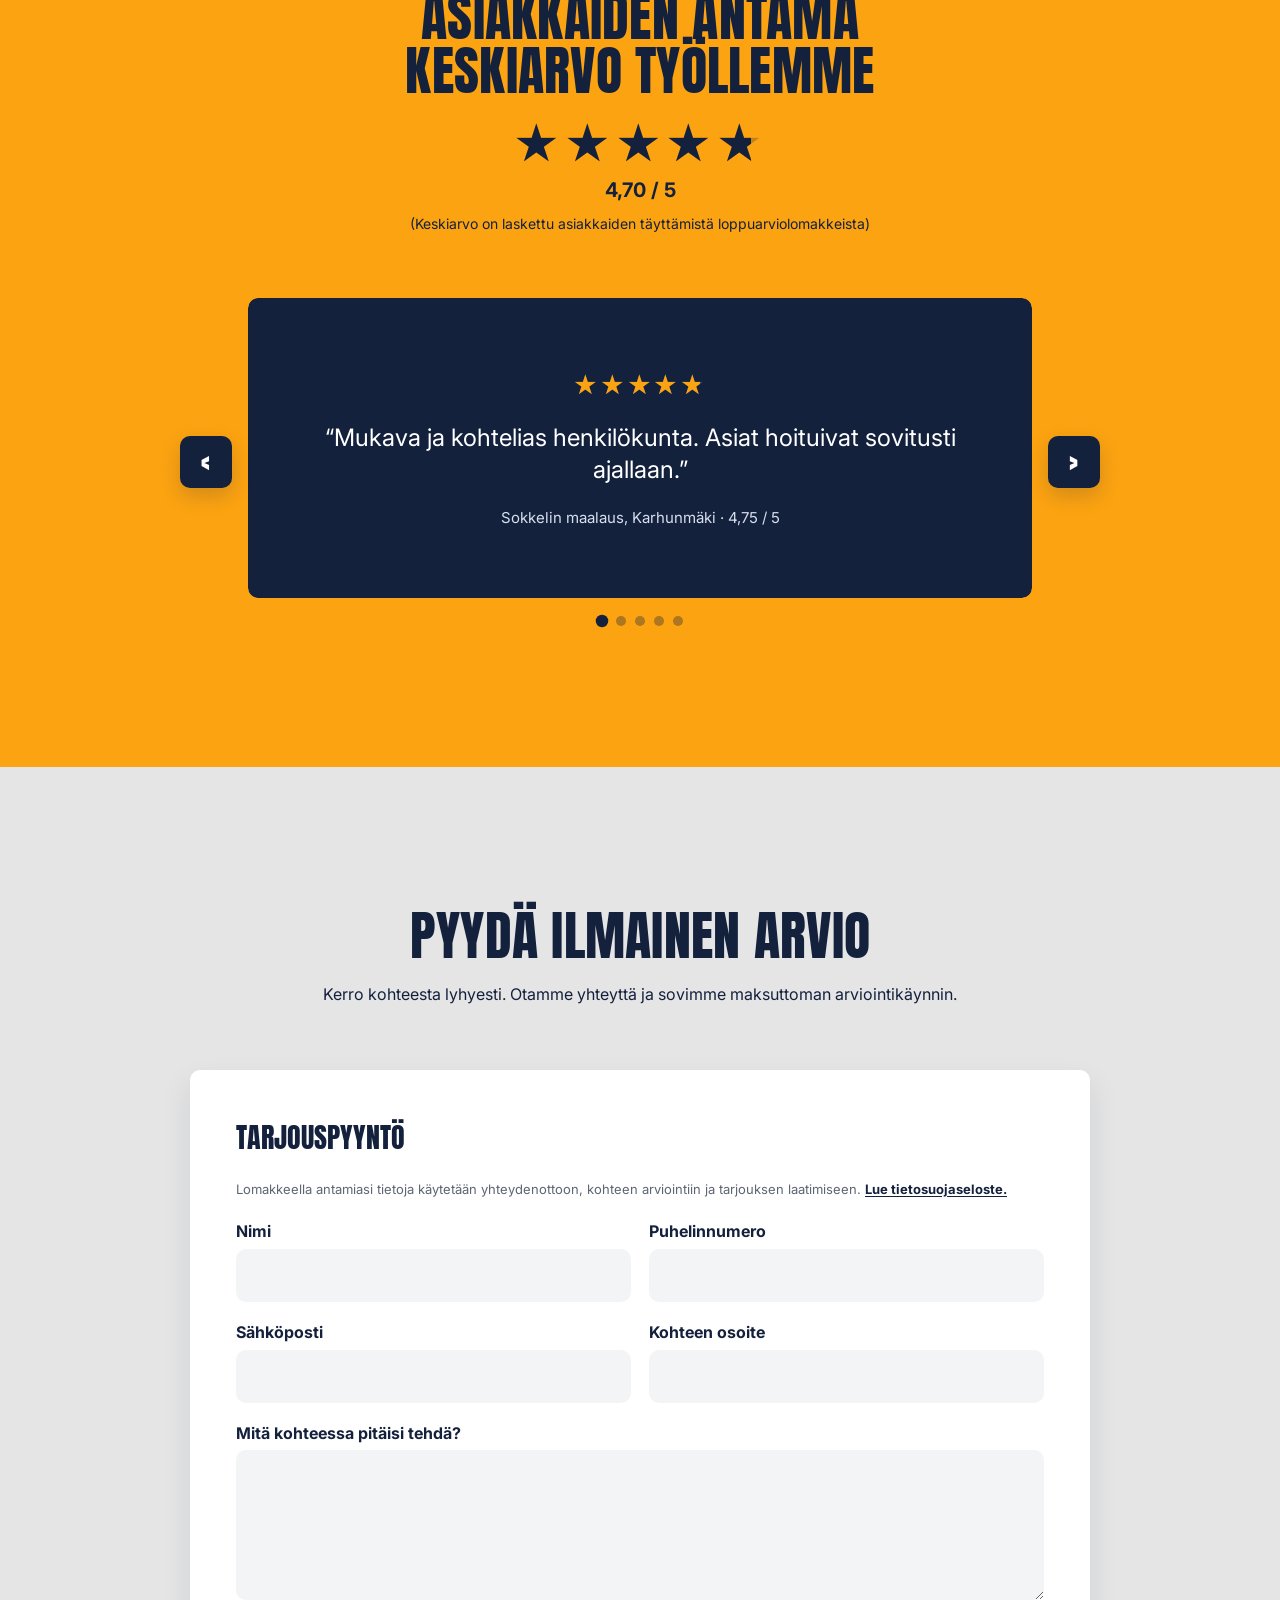
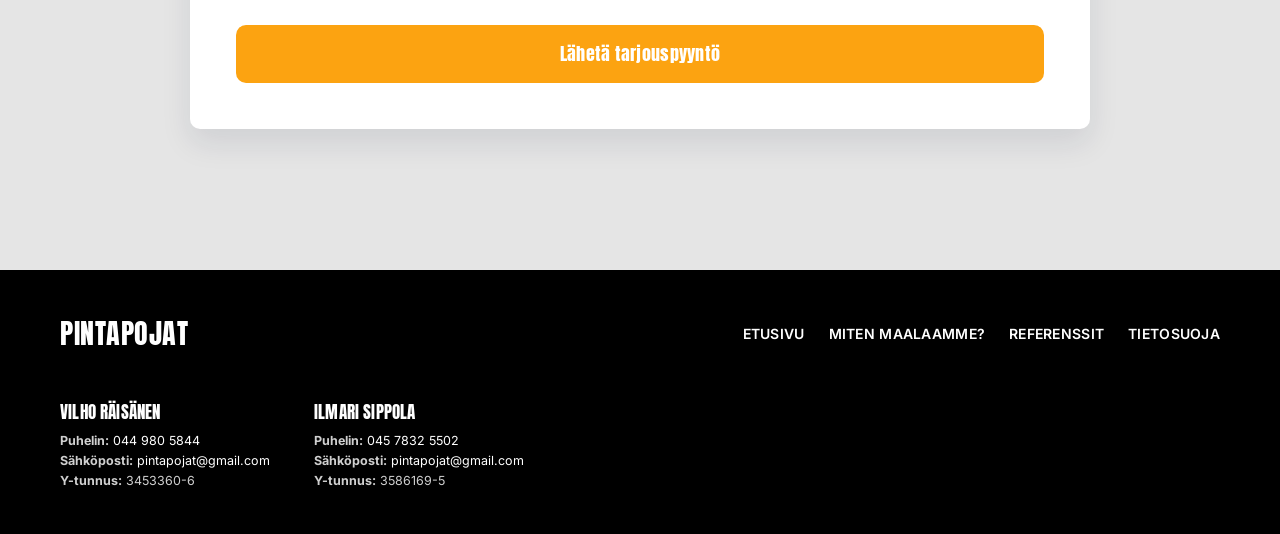
==== commit 6ef051dc: "Update index.html alt vaihettu" ====
--- a/index.html
+++ b/index.html
@@ -790,7 +790,7 @@
   <main id="sisalto">
     <section class="hero" id="alku" aria-label="PintaPoikien pääkuva">
       <div class="hero-clip">
-        <img class="hero-image" src="assets/Pintapojat_tiimikuva1.jpg" alt="PintaPojat maalaustyön yhteydessä">
+        <img class="hero-image" src="assets/Pintapojat_tiimikuva1.jpg" alt="PintaPojat tiimikuva">
         <div class="hero-shade" aria-hidden="true"></div>
         <div class="hero-grey-cover" aria-hidden="true"></div>
       </div>
@@ -816,7 +816,7 @@
         <div class="people-grid" aria-label="Vilho ja Ilmari PintaPojista">
           <article class="person-card">
             <div class="person-photo">
-              <img src="assets/Vilho_omakuva.jpg" alt="Vilho Räisänen">
+              <img src="assets/Vilho_omakuva.jpg" alt="Vilho Räisänen Pintapojat">
             </div>
             <div class="person-content">
               <h3 class="person-name">Vilho Räisänen</h3>
@@ -830,7 +830,7 @@
 
           <article class="person-card">
             <div class="person-photo">
-              <img src="assets/Ilmari_omakuva.jpg" alt="Ilmari Sippola">
+              <img src="assets/Ilmari_omakuva.jpg" alt="Ilmari Sippola Pintapojat">
             </div>
             <div class="person-content">
               <h3 class="person-name">Ilmari Sippola</h3>
@@ -855,14 +855,14 @@
         <div class="projects-marquee" id="projectsMarquee" tabindex="0" aria-label="Kuvagalleria maalaamistamme taloista. Pyyhkäise tai käytä näppäimistön nuolinäppäimiä.">
           <div class="projects-track" id="projectsTrack">
           <div class="projects-group">
-            <figure class="project-card"><img src="assets/Talo_01.jpg" alt="PintaPoikien maalaama talo" loading="lazy" decoding="async"></figure>
-            <figure class="project-card"><img src="assets/Talo_02.jpg" alt="PintaPoikien maalaama talon julkisivu" loading="lazy" decoding="async"></figure>
-            <figure class="project-card"><img src="assets/Talo_03.jpg" alt="Valmis talomaalauskohde Joensuun seudulla" loading="lazy" decoding="async"></figure>
-            <figure class="project-card"><img src="assets/Talo_04.jpg" alt="Huolellisesti maalattu omakotitalo" loading="lazy" decoding="async"></figure>
-            <figure class="project-card"><img src="assets/Talo_05.jpg" alt="PintaPoikien viimeistelemä ulkomaalauskohde" loading="lazy" decoding="async"></figure>
-            <figure class="project-card"><img src="assets/Talo_06.jpg" alt="Maalattu talo valmiina" loading="lazy" decoding="async"></figure>
-            <figure class="project-card"><img src="assets/Talo_07.jpg" alt="Talon uusi maalipinta" loading="lazy" decoding="async"></figure>
-            <figure class="project-card"><img src="assets/Talo_08.jpg" alt="Valmis julkisivumaalaus" loading="lazy" decoding="async"></figure>
+            <figure class="project-card"><img src="assets/Talo_01.jpg" alt="Vaaleankeltaisen julkisivun maalaus Reijolassa" loading="lazy" decoding="async"></figure>
+            <figure class="project-card"><img src="assets/Talo_02.jpg" alt="Punaisen omakotitalon maalaus Joensuun lähialueilla" loading="lazy" decoding="async"></figure>
+            <figure class="project-card"><img src="assets/Talo_03.jpg" alt="Paritalon maalaus Lehmossa" loading="lazy" decoding="async"></figure>
+            <figure class="project-card"><img src="assets/Talo_04.jpg" alt="Maalattu omakotitalo Joensuun Mutalassa" loading="lazy" decoding="async"></figure>
+            <figure class="project-card"><img src="assets/Talo_05.jpg" alt="Pintakäsitelty talo Reijolassa" loading="lazy" decoding="async"></figure>
+            <figure class="project-card"><img src="assets/Talo_06.jpg" alt="Huonokuntoinen mökki maalattu Joensuun lähialueilla" loading="lazy" decoding="async"></figure>
+            <figure class="project-card"><img src="assets/Talo_07.jpg" alt="Vihreä maalattu omakotitalo" loading="lazy" decoding="async"></figure>
+            <figure class="project-card"><img src="assets/Talo_08.jpg" alt="Keltainen maalattu talo Joensuun lähialueilla" loading="lazy" decoding="async"></figure>
           </div>
 
           <div class="projects-group" aria-hidden="true">
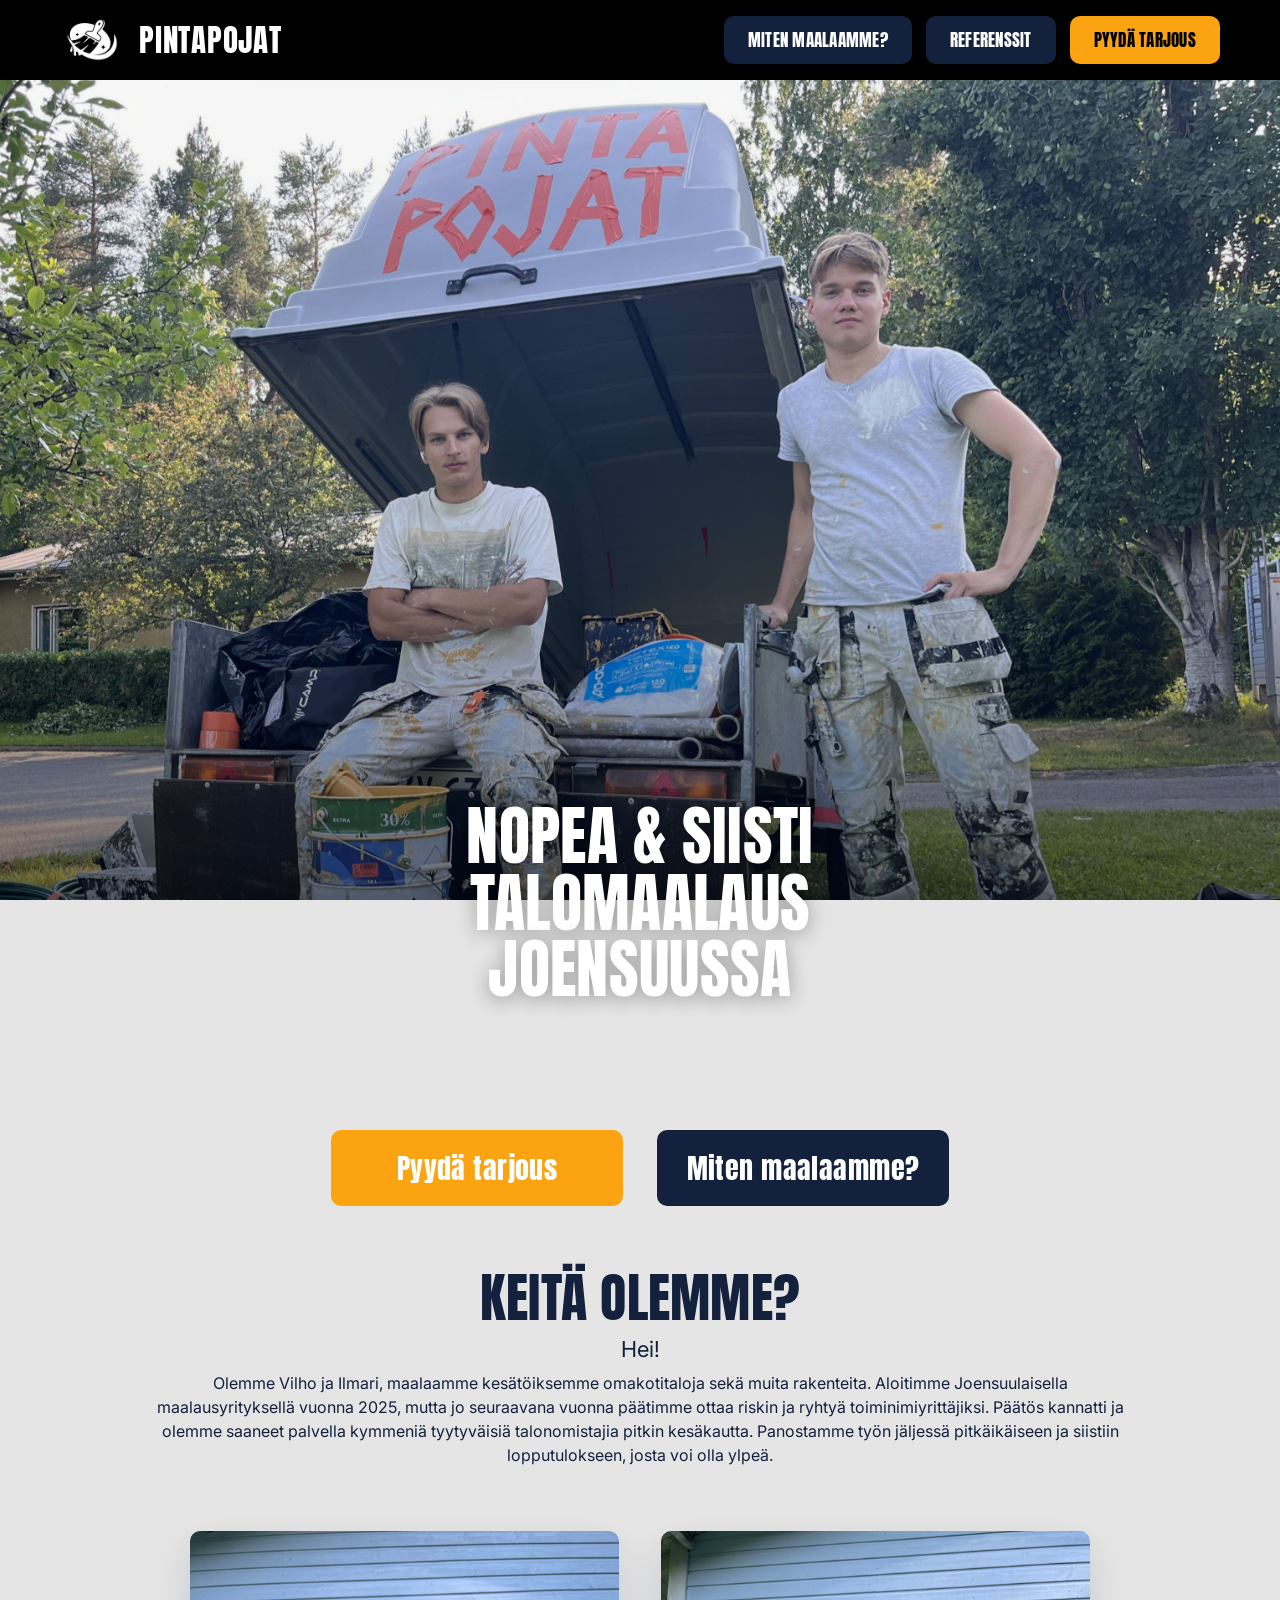
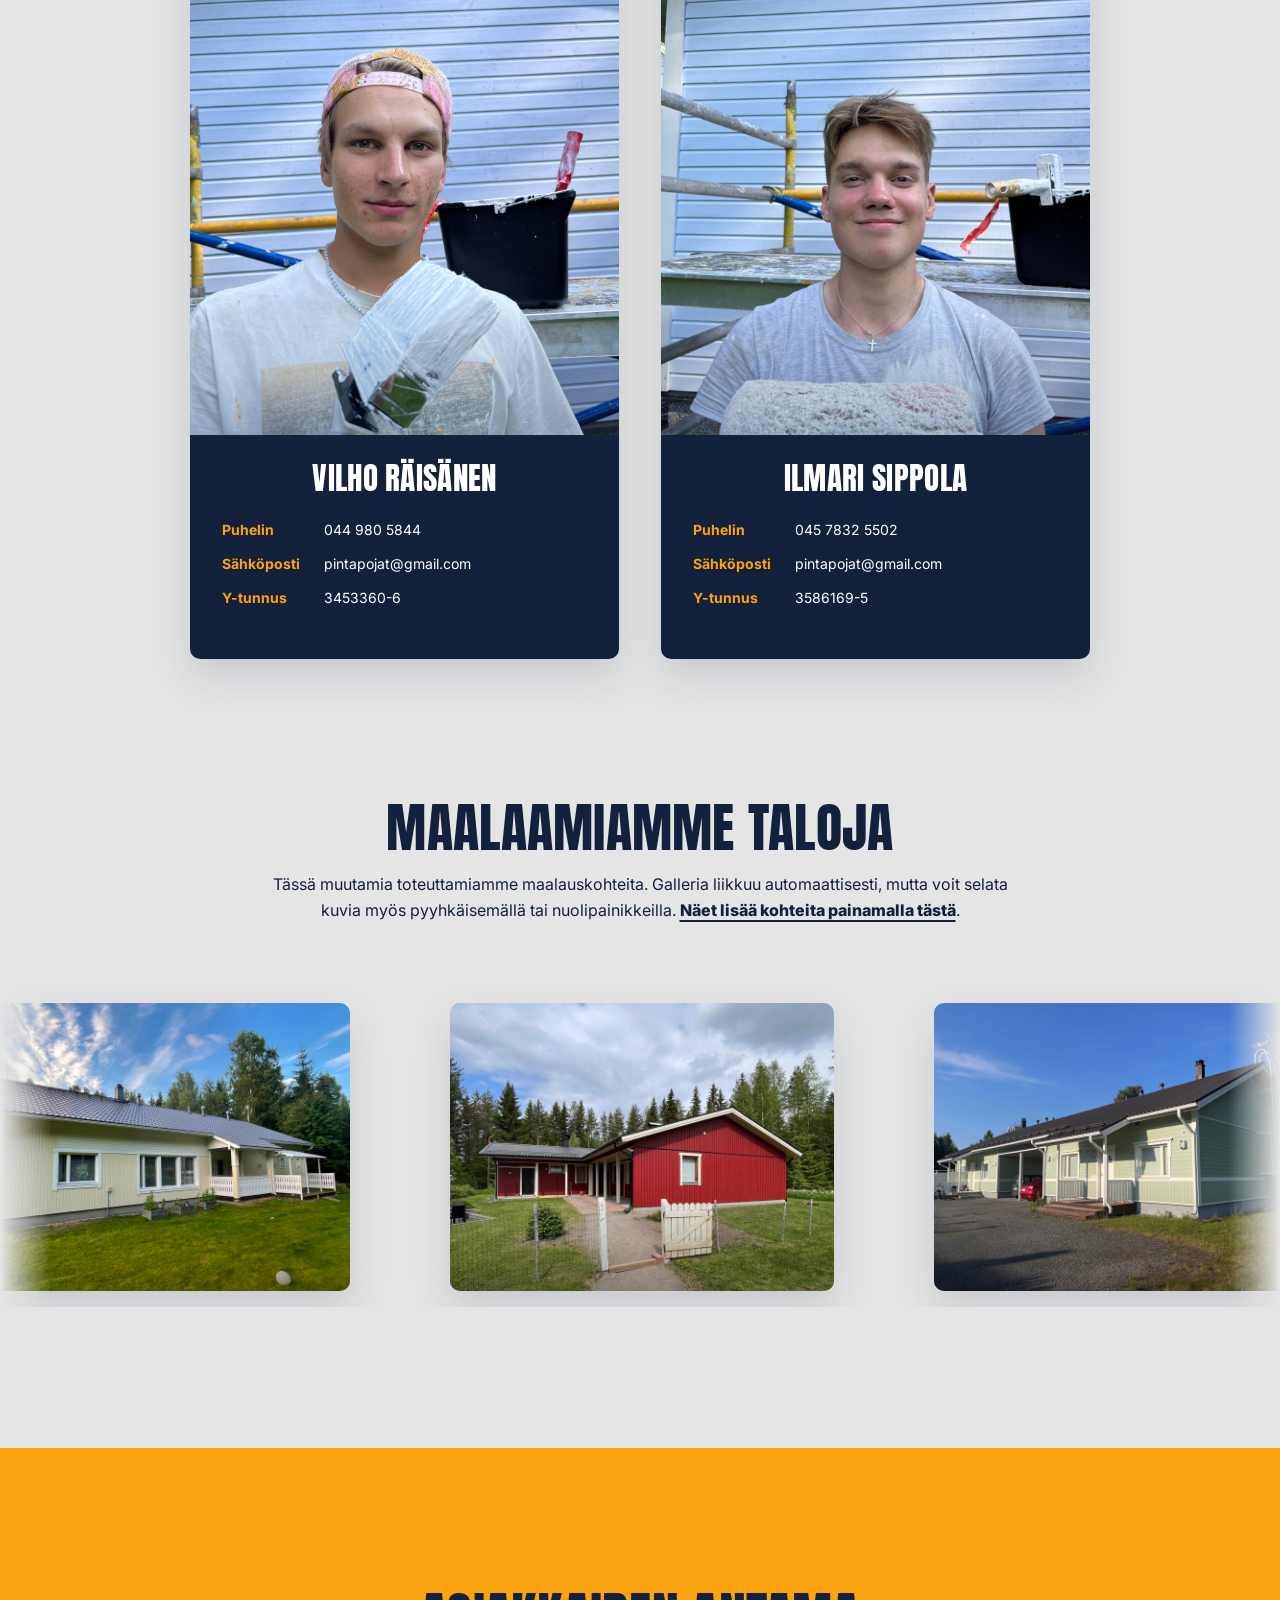
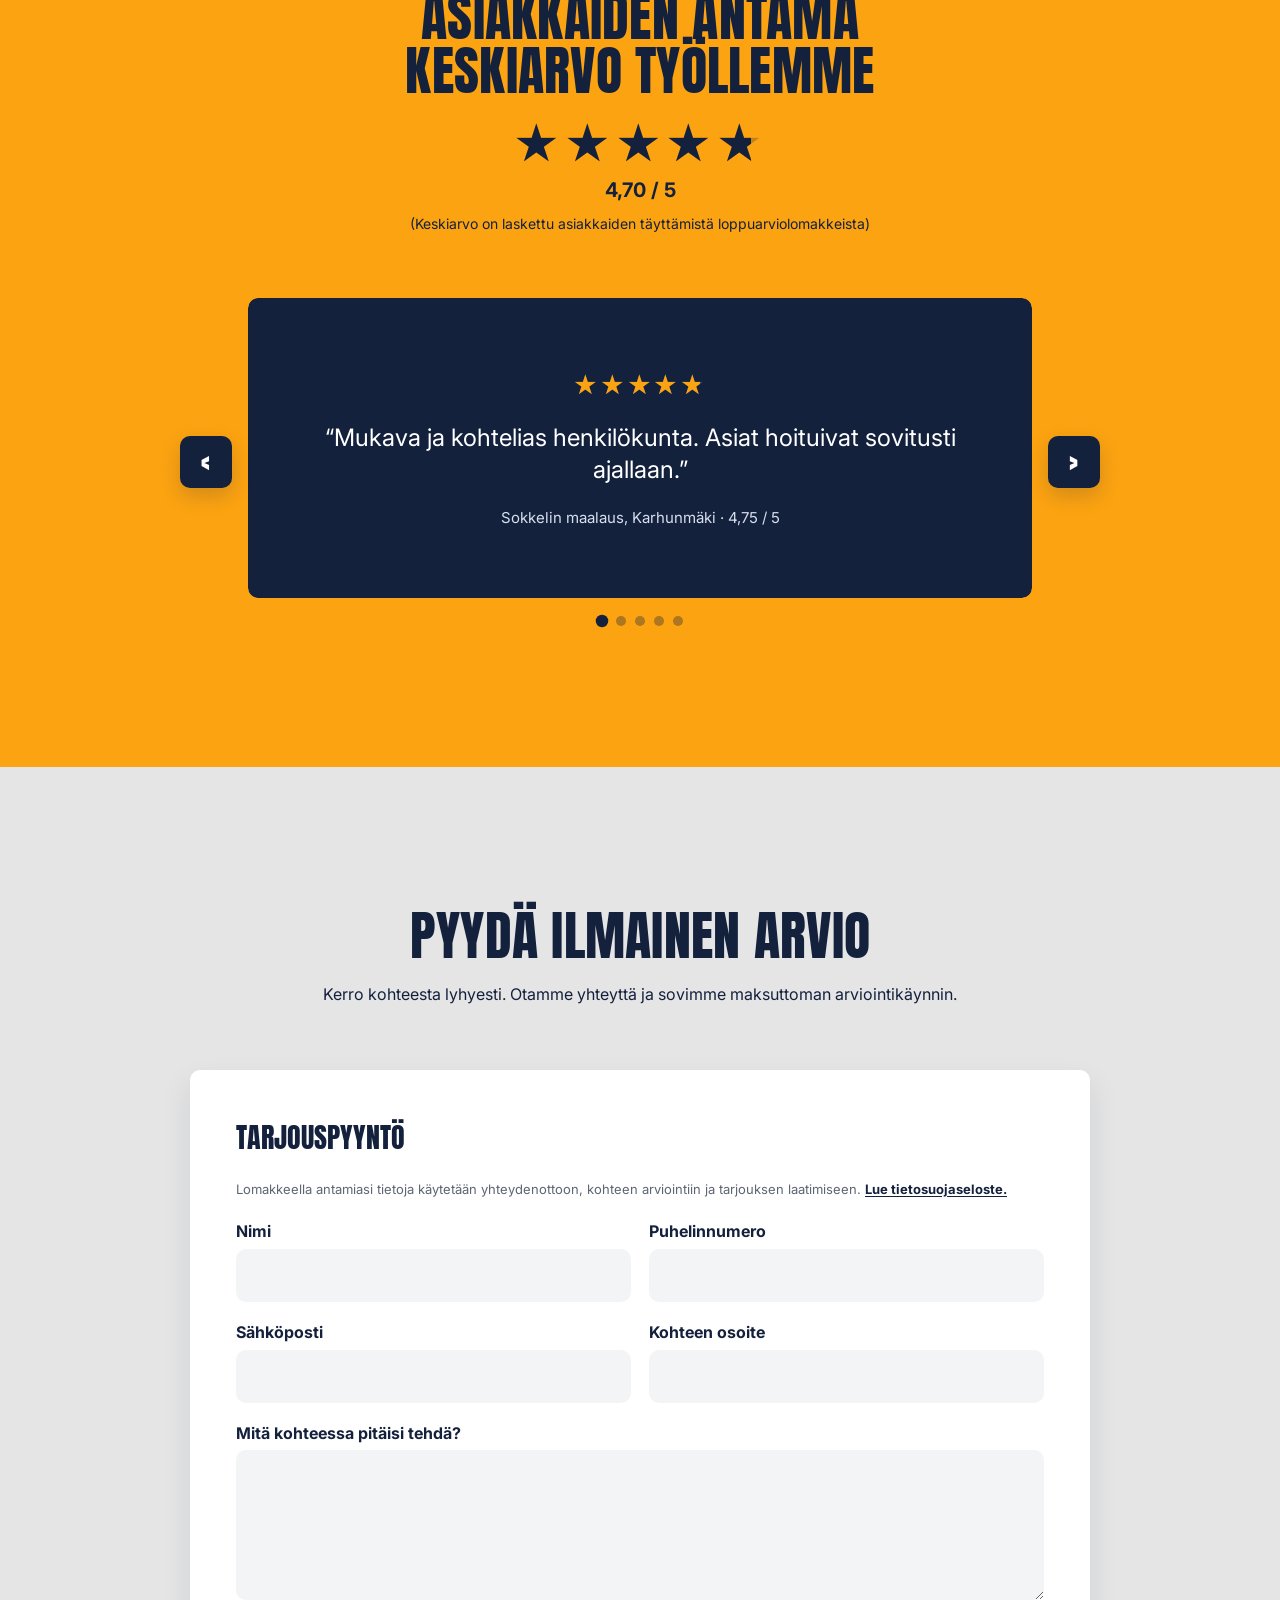
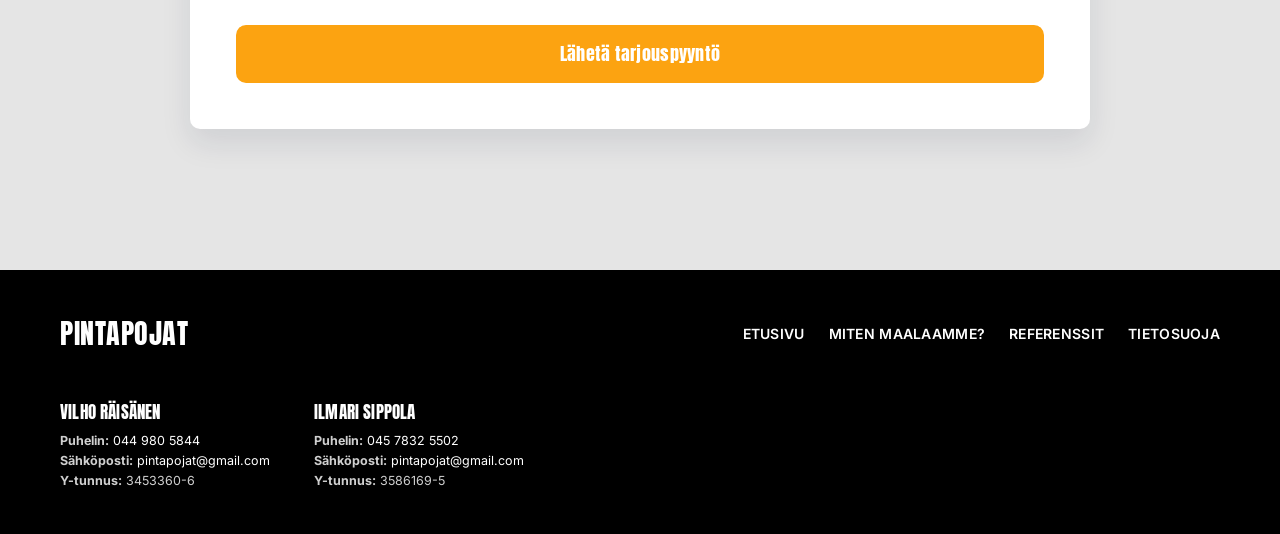
==== commit da343de8: "Add files via upload" ====
--- a/index.html
+++ b/index.html
@@ -7,21 +7,21 @@
   <title>Talomaalaus Joensuu | PintaPojat</title>
   <meta name="description" content="PintaPojat tekee talomaalaukset, julkisivumaalaukset ja huoltomaalaukset Joensuussa ja lähialueilla. Pyydä ilmainen arviointikäynti.">
   <meta name="robots" content="index,follow,max-image-preview:large">
-  <link rel="canonical" href="https://www.pintapojat.fi/">
+  <link rel="canonical" href="https://pintapojat.fi/">
 
   <meta property="og:type" content="website">
   <meta property="og:locale" content="fi_FI">
   <meta property="og:site_name" content="PintaPojat">
   <meta property="og:title" content="Talomaalaus Joensuu | PintaPojat">
   <meta property="og:description" content="PintaPojat tekee talomaalaukset, julkisivumaalaukset ja huoltomaalaukset Joensuussa ja lähialueilla. Pyydä ilmainen arviointikäynti.">
-  <meta property="og:url" content="https://www.pintapojat.fi/">
-  <meta property="og:image" content="https://www.pintapojat.fi/assets/Pintapojat_tiimikuva1.jpg">
+  <meta property="og:url" content="https://pintapojat.fi/">
+  <meta property="og:image" content="https://pintapojat.fi/assets/Pintapojat_tiimikuva1.jpg">
   <meta property="og:image:alt" content="Talomaalaus Joensuu | PintaPojat">
 
   <meta name="twitter:card" content="summary_large_image">
   <meta name="twitter:title" content="Talomaalaus Joensuu | PintaPojat">
   <meta name="twitter:description" content="PintaPojat tekee talomaalaukset, julkisivumaalaukset ja huoltomaalaukset Joensuussa ja lähialueilla. Pyydä ilmainen arviointikäynti.">
-  <meta name="twitter:image" content="https://www.pintapojat.fi/assets/Pintapojat_tiimikuva1.jpg">
+  <meta name="twitter:image" content="https://pintapojat.fi/assets/Pintapojat_tiimikuva1.jpg">
 
   <script type="application/ld+json">
 {
@@ -32,11 +32,11 @@
         "LocalBusiness",
         "HousePainter"
       ],
-      "@id": "https://www.pintapojat.fi/#business",
+      "@id": "https://pintapojat.fi/#business",
       "name": "PintaPojat",
-      "url": "https://www.pintapojat.fi/",
-      "logo": "https://www.pintapojat.fi/assets/LogoValkoinen.png",
-      "image": "https://www.pintapojat.fi/assets/Pintapojat_tiimikuva1.jpg",
+      "url": "https://pintapojat.fi/",
+      "logo": "https://pintapojat.fi/assets/LogoValkoinen.png",
+      "image": "https://pintapojat.fi/assets/Pintapojat_tiimikuva1.jpg",
       "email": "pintapojat@gmail.com",
       "telephone": "+358449805844",
       "description": "PintaPojat tekee talomaalauksia, julkisivumaalauksia ja huoltomaalauksia Joensuussa ja lähialueilla.",
@@ -83,12 +83,12 @@
     },
     {
       "@type": "WebSite",
-      "@id": "https://www.pintapojat.fi/#website",
-      "url": "https://www.pintapojat.fi/",
+      "@id": "https://pintapojat.fi/#website",
+      "url": "https://pintapojat.fi/",
       "name": "PintaPojat",
       "inLanguage": "fi-FI",
       "publisher": {
-        "@id": "https://www.pintapojat.fi/#business"
+        "@id": "https://pintapojat.fi/#business"
       }
     }
   ]
@@ -790,7 +790,7 @@
   <main id="sisalto">
     <section class="hero" id="alku" aria-label="PintaPoikien pääkuva">
       <div class="hero-clip">
-        <img class="hero-image" src="assets/Pintapojat_tiimikuva1.jpg" alt="PintaPojat tiimikuva">
+        <img class="hero-image" src="assets/Pintapojat_tiimikuva1.jpg" alt="PintaPojat maalaustyön yhteydessä">
         <div class="hero-shade" aria-hidden="true"></div>
         <div class="hero-grey-cover" aria-hidden="true"></div>
       </div>
@@ -816,7 +816,7 @@
         <div class="people-grid" aria-label="Vilho ja Ilmari PintaPojista">
           <article class="person-card">
             <div class="person-photo">
-              <img src="assets/Vilho_omakuva.jpg" alt="Vilho Räisänen Pintapojat">
+              <img src="assets/Vilho_omakuva.jpg" alt="Vilho Räisänen">
             </div>
             <div class="person-content">
               <h3 class="person-name">Vilho Räisänen</h3>
@@ -830,7 +830,7 @@
 
           <article class="person-card">
             <div class="person-photo">
-              <img src="assets/Ilmari_omakuva.jpg" alt="Ilmari Sippola Pintapojat">
+              <img src="assets/Ilmari_omakuva.jpg" alt="Ilmari Sippola">
             </div>
             <div class="person-content">
               <h3 class="person-name">Ilmari Sippola</h3>
@@ -855,14 +855,14 @@
         <div class="projects-marquee" id="projectsMarquee" tabindex="0" aria-label="Kuvagalleria maalaamistamme taloista. Pyyhkäise tai käytä näppäimistön nuolinäppäimiä.">
           <div class="projects-track" id="projectsTrack">
           <div class="projects-group">
-            <figure class="project-card"><img src="assets/Talo_01.jpg" alt="Vaaleankeltaisen julkisivun maalaus Reijolassa" loading="lazy" decoding="async"></figure>
-            <figure class="project-card"><img src="assets/Talo_02.jpg" alt="Punaisen omakotitalon maalaus Joensuun lähialueilla" loading="lazy" decoding="async"></figure>
-            <figure class="project-card"><img src="assets/Talo_03.jpg" alt="Paritalon maalaus Lehmossa" loading="lazy" decoding="async"></figure>
-            <figure class="project-card"><img src="assets/Talo_04.jpg" alt="Maalattu omakotitalo Joensuun Mutalassa" loading="lazy" decoding="async"></figure>
-            <figure class="project-card"><img src="assets/Talo_05.jpg" alt="Pintakäsitelty talo Reijolassa" loading="lazy" decoding="async"></figure>
-            <figure class="project-card"><img src="assets/Talo_06.jpg" alt="Huonokuntoinen mökki maalattu Joensuun lähialueilla" loading="lazy" decoding="async"></figure>
-            <figure class="project-card"><img src="assets/Talo_07.jpg" alt="Vihreä maalattu omakotitalo" loading="lazy" decoding="async"></figure>
-            <figure class="project-card"><img src="assets/Talo_08.jpg" alt="Keltainen maalattu talo Joensuun lähialueilla" loading="lazy" decoding="async"></figure>
+            <figure class="project-card"><img src="assets/Talo_01.jpg" alt="PintaPoikien maalaama talo" loading="lazy" decoding="async"></figure>
+            <figure class="project-card"><img src="assets/Talo_02.jpg" alt="PintaPoikien maalaama talon julkisivu" loading="lazy" decoding="async"></figure>
+            <figure class="project-card"><img src="assets/Talo_03.jpg" alt="Valmis talomaalauskohde Joensuun seudulla" loading="lazy" decoding="async"></figure>
+            <figure class="project-card"><img src="assets/Talo_04.jpg" alt="Huolellisesti maalattu omakotitalo" loading="lazy" decoding="async"></figure>
+            <figure class="project-card"><img src="assets/Talo_05.jpg" alt="PintaPoikien viimeistelemä ulkomaalauskohde" loading="lazy" decoding="async"></figure>
+            <figure class="project-card"><img src="assets/Talo_06.jpg" alt="Maalattu talo valmiina" loading="lazy" decoding="async"></figure>
+            <figure class="project-card"><img src="assets/Talo_07.jpg" alt="Talon uusi maalipinta" loading="lazy" decoding="async"></figure>
+            <figure class="project-card"><img src="assets/Talo_08.jpg" alt="Valmis julkisivumaalaus" loading="lazy" decoding="async"></figure>
           </div>
 
           <div class="projects-group" aria-hidden="true">
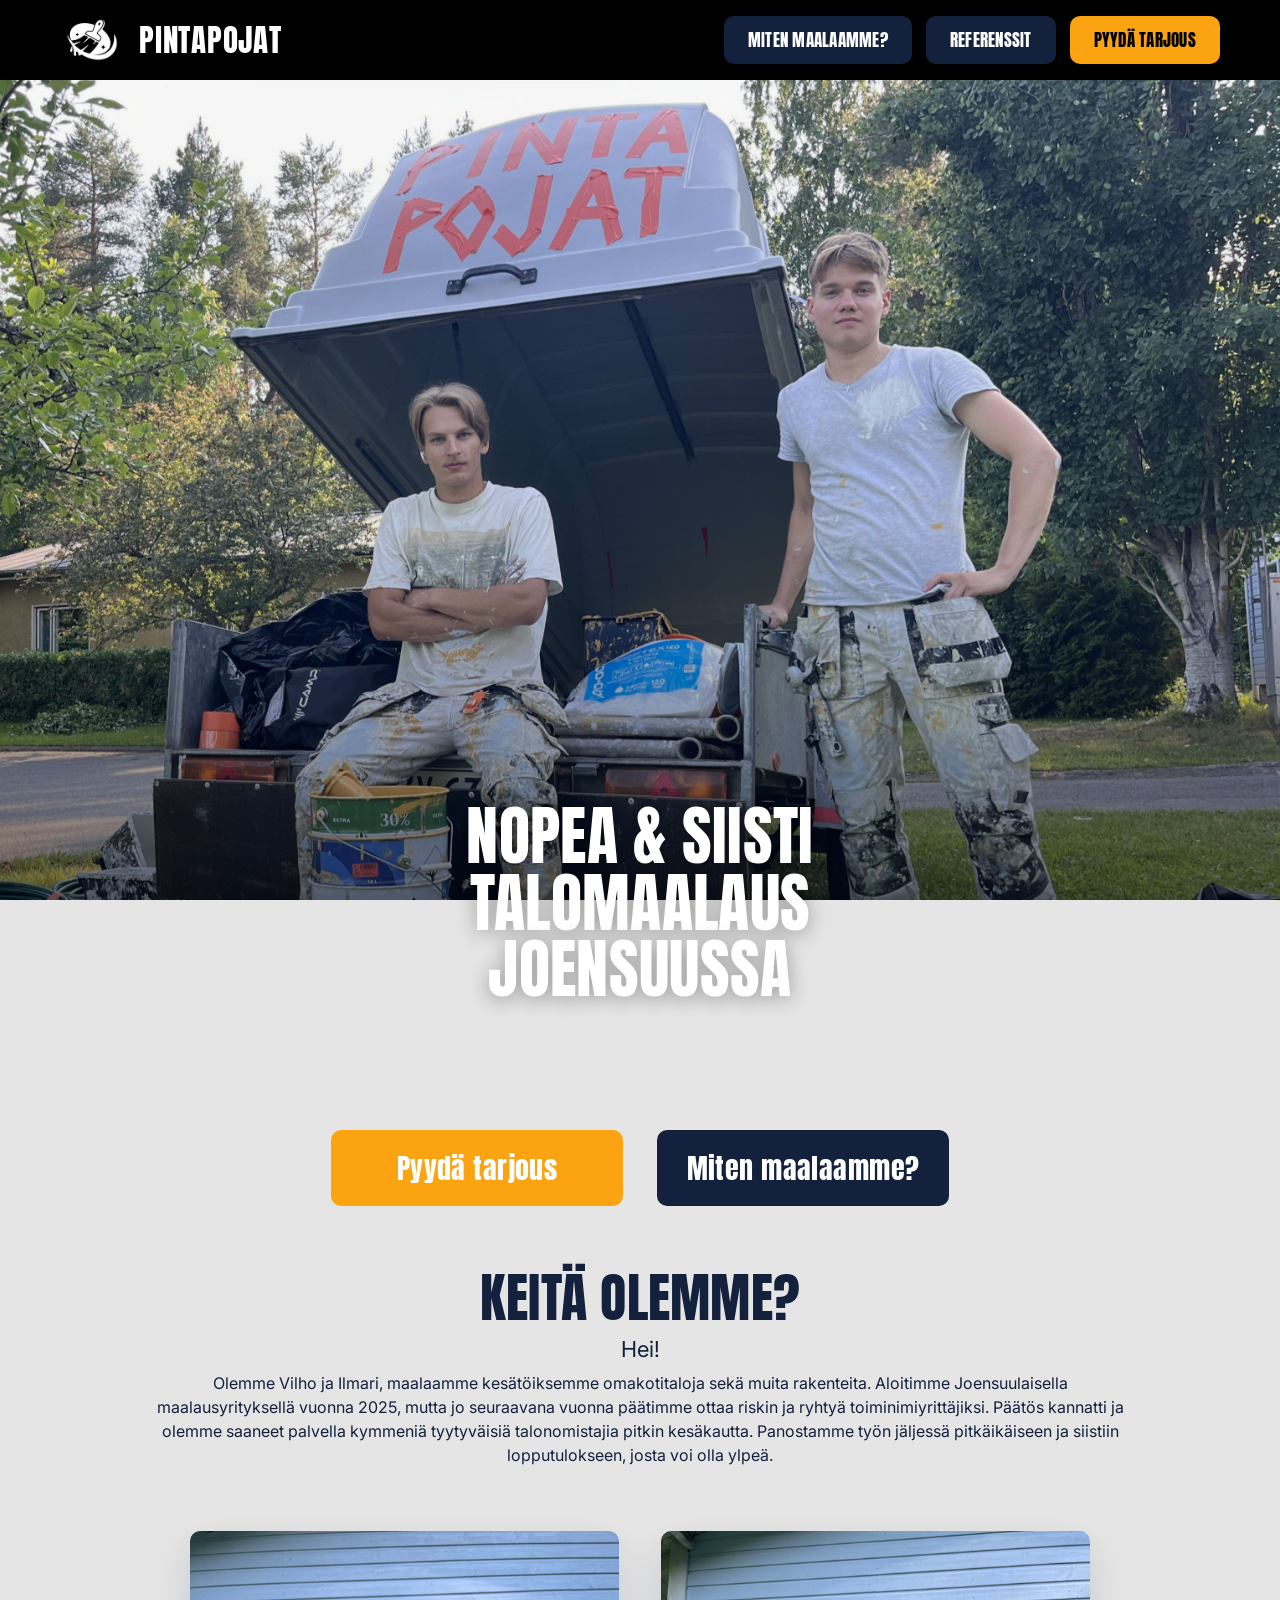
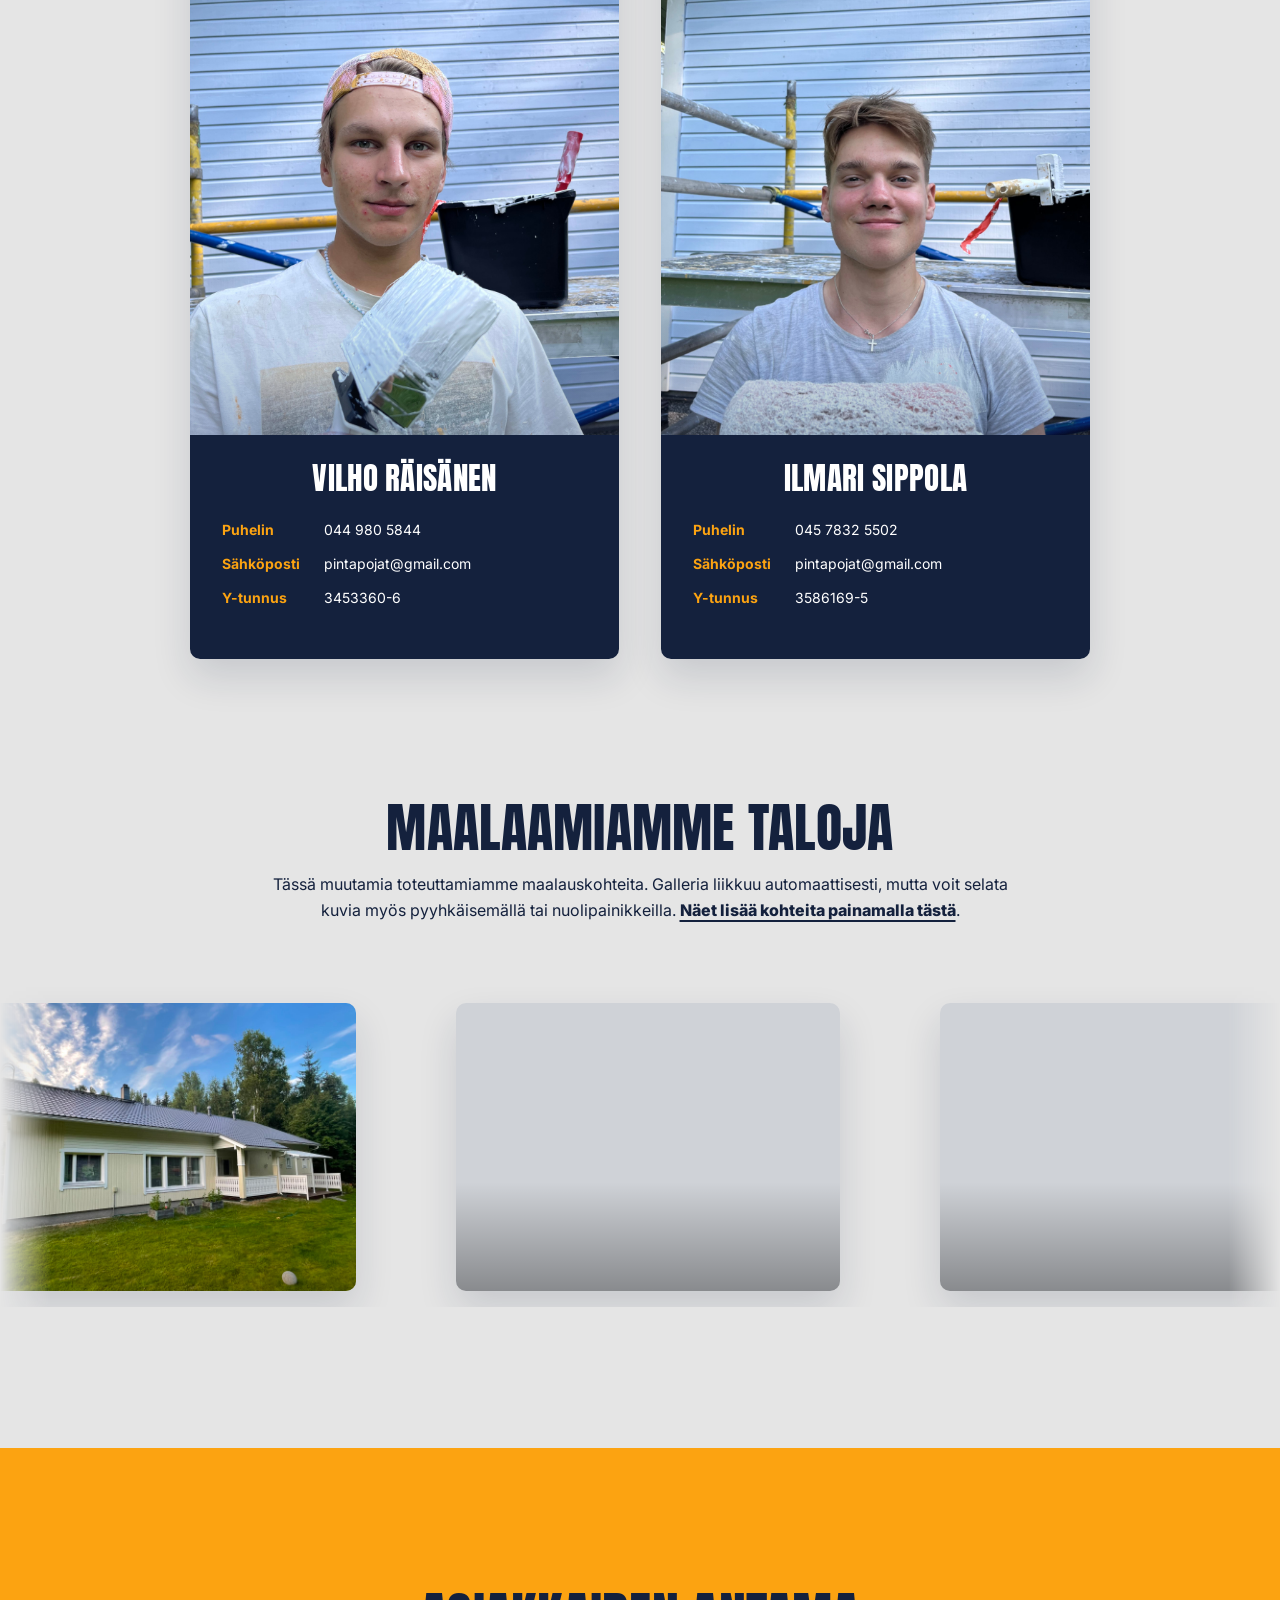
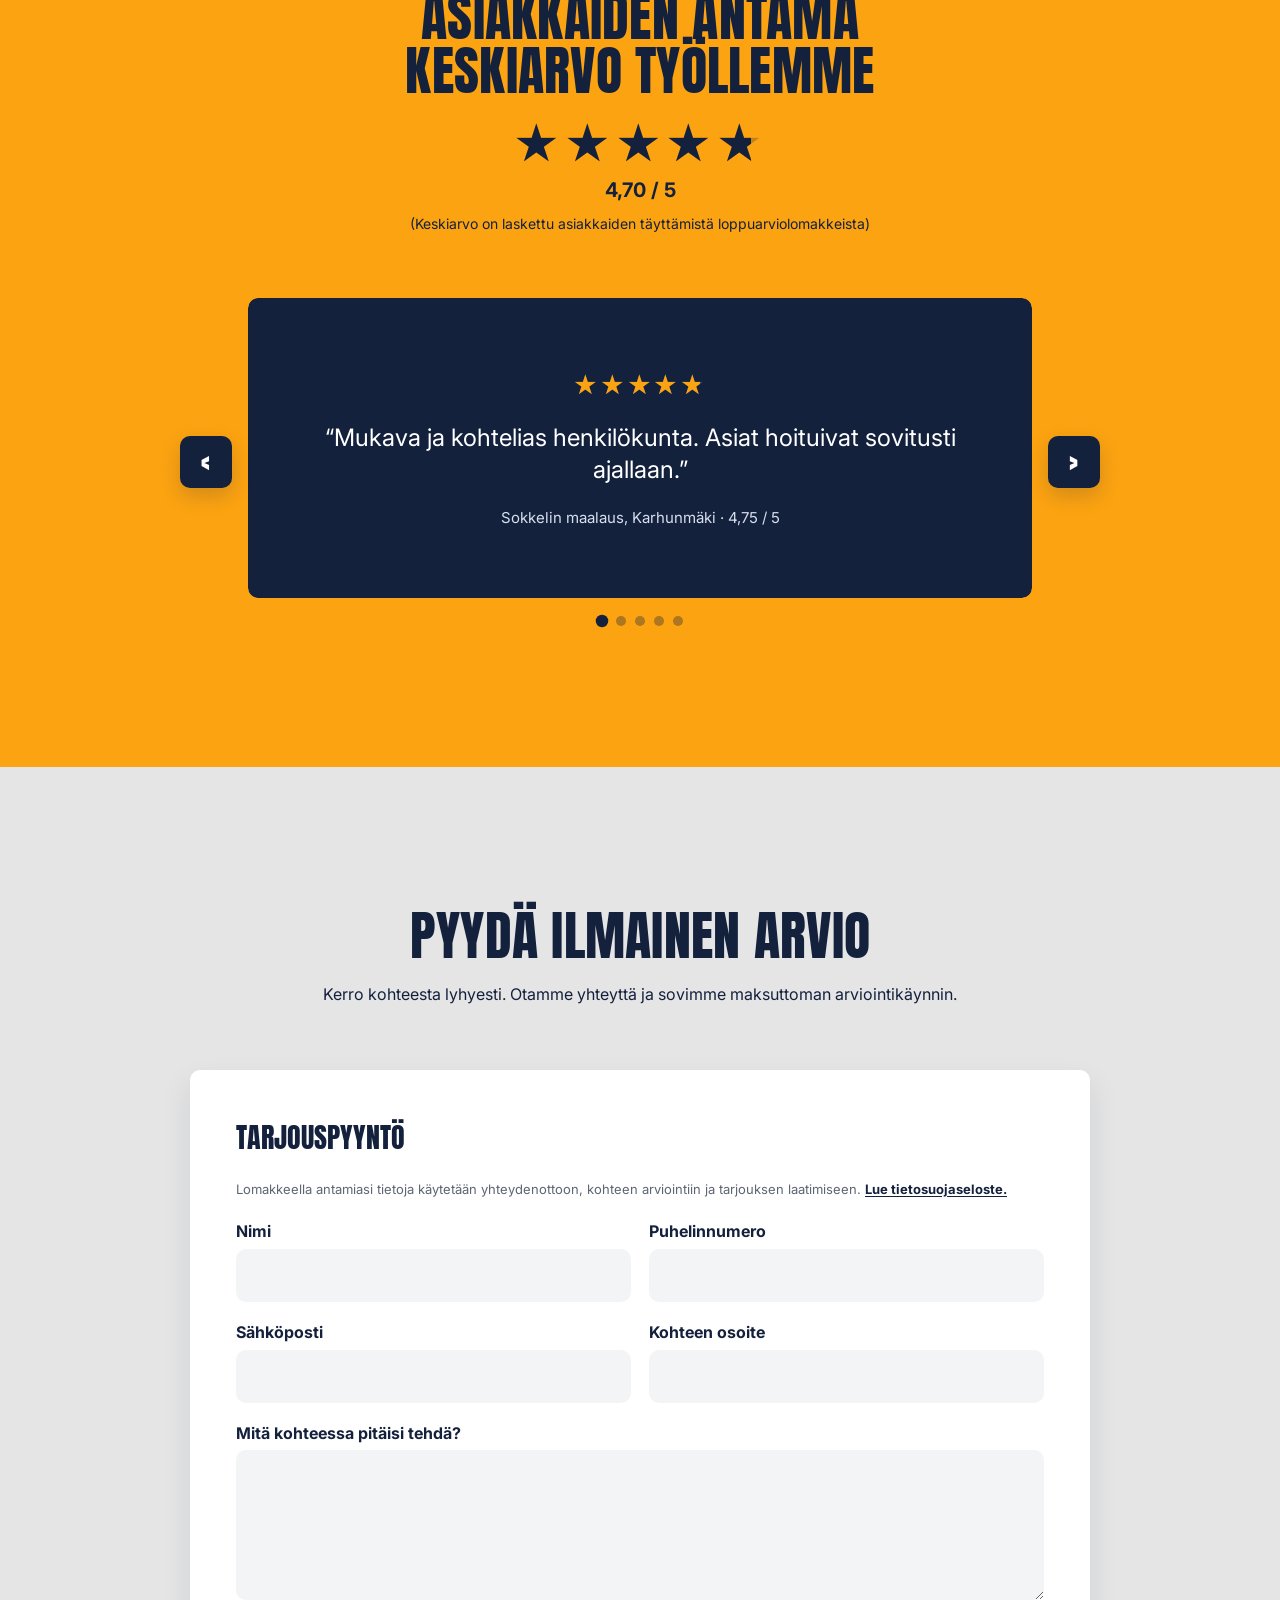
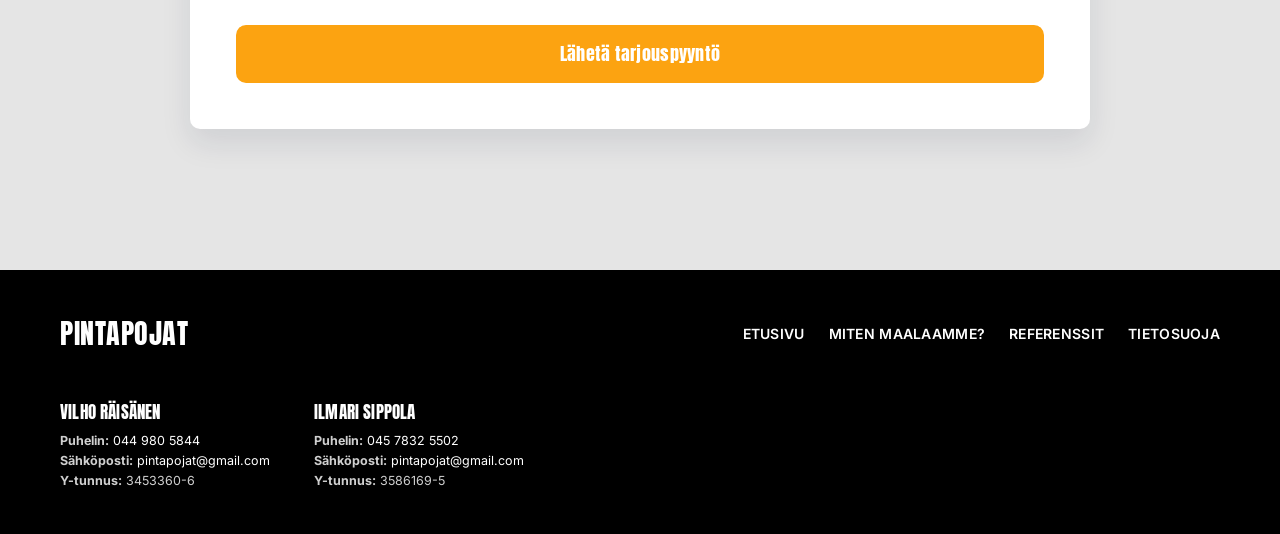
==== commit 56d22e7b: "Update index.html" ====
--- a/index.html
+++ b/index.html
@@ -94,8 +94,8 @@
   ]
 }
   </script>
-<link rel="icon" type="image/png" href="assets/LogoValkoinen.png">
-  <link rel="apple-touch-icon" href="assets/LogoValkoinen.png">
+<link rel="icon" type="image/png" href="assets/LogoValkoinenMustaTausta.png">
+  <link rel="apple-touch-icon" href="assets/LogoValkoinenMustaTausta.png">
 <meta name="theme-color" content="#000000">
 <link rel="preconnect" href="https://fonts.googleapis.com">
   <link rel="preconnect" href="https://fonts.gstatic.com" crossorigin>
